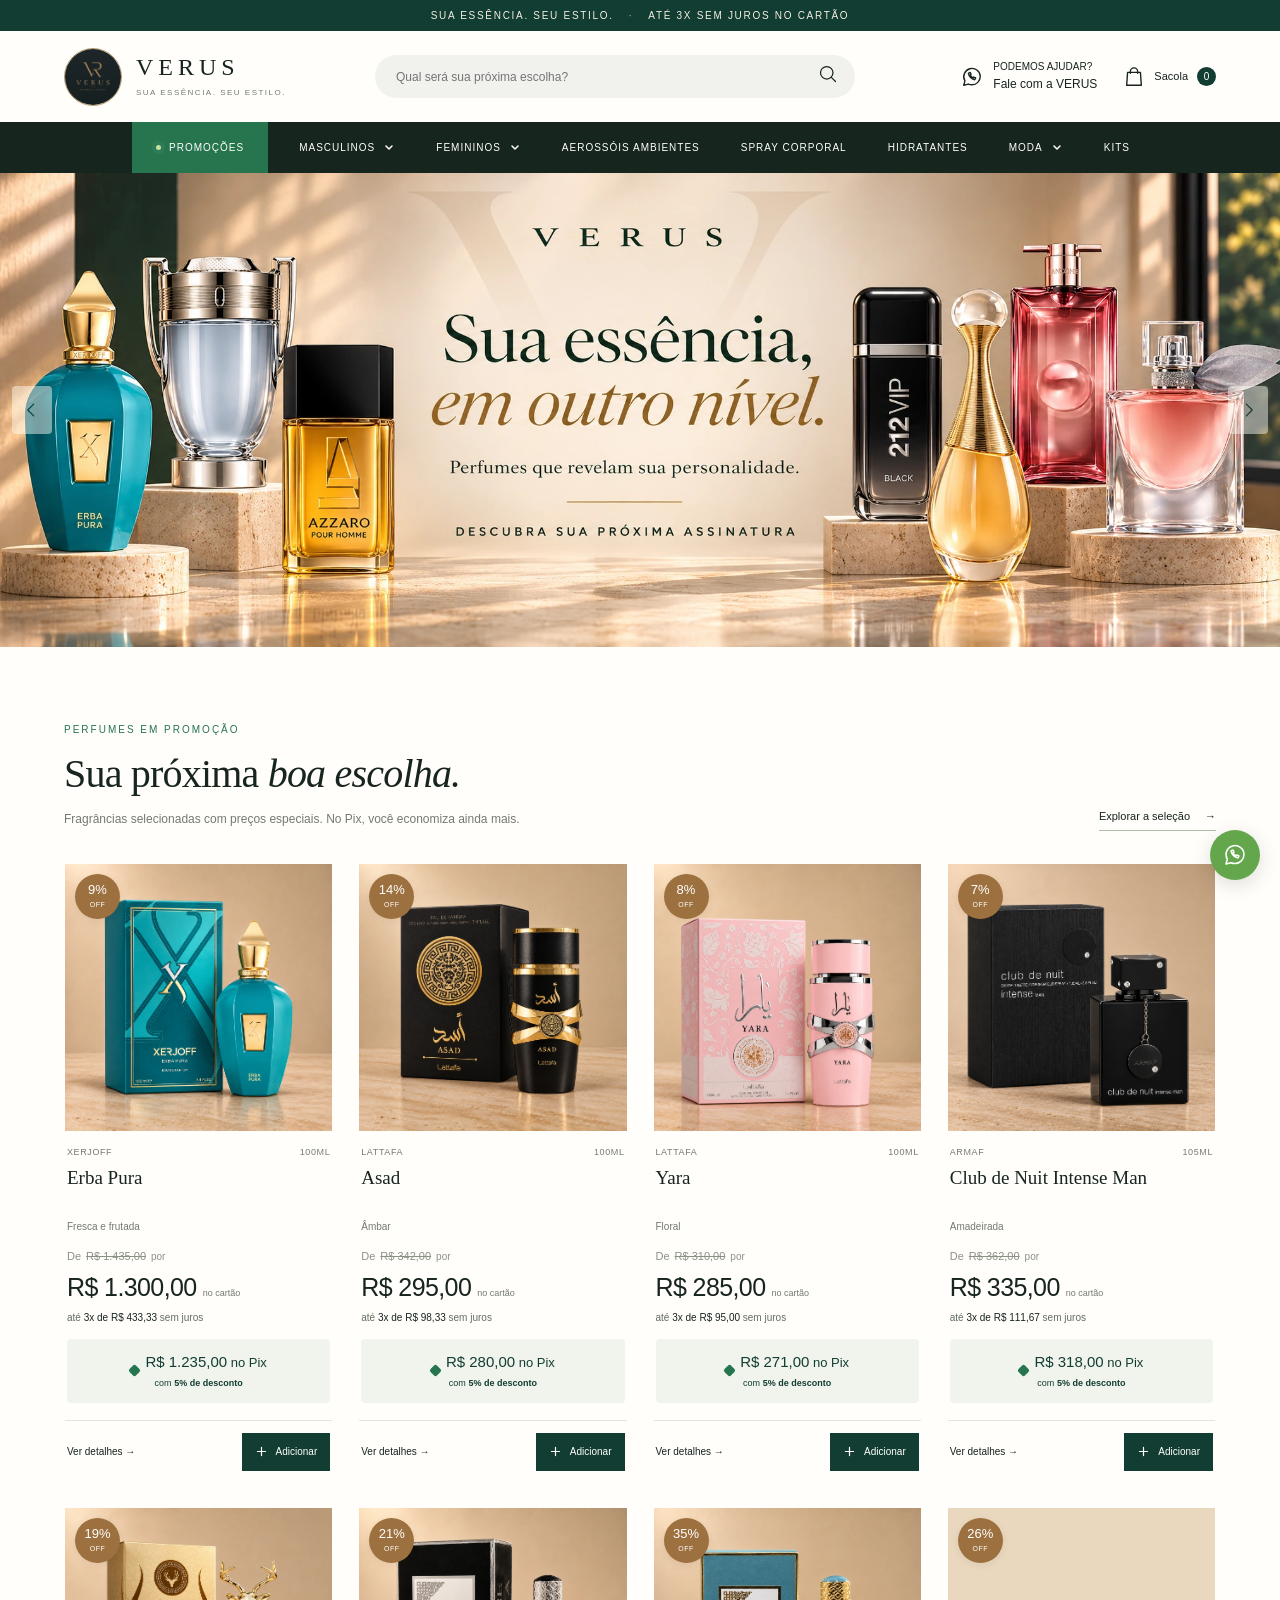
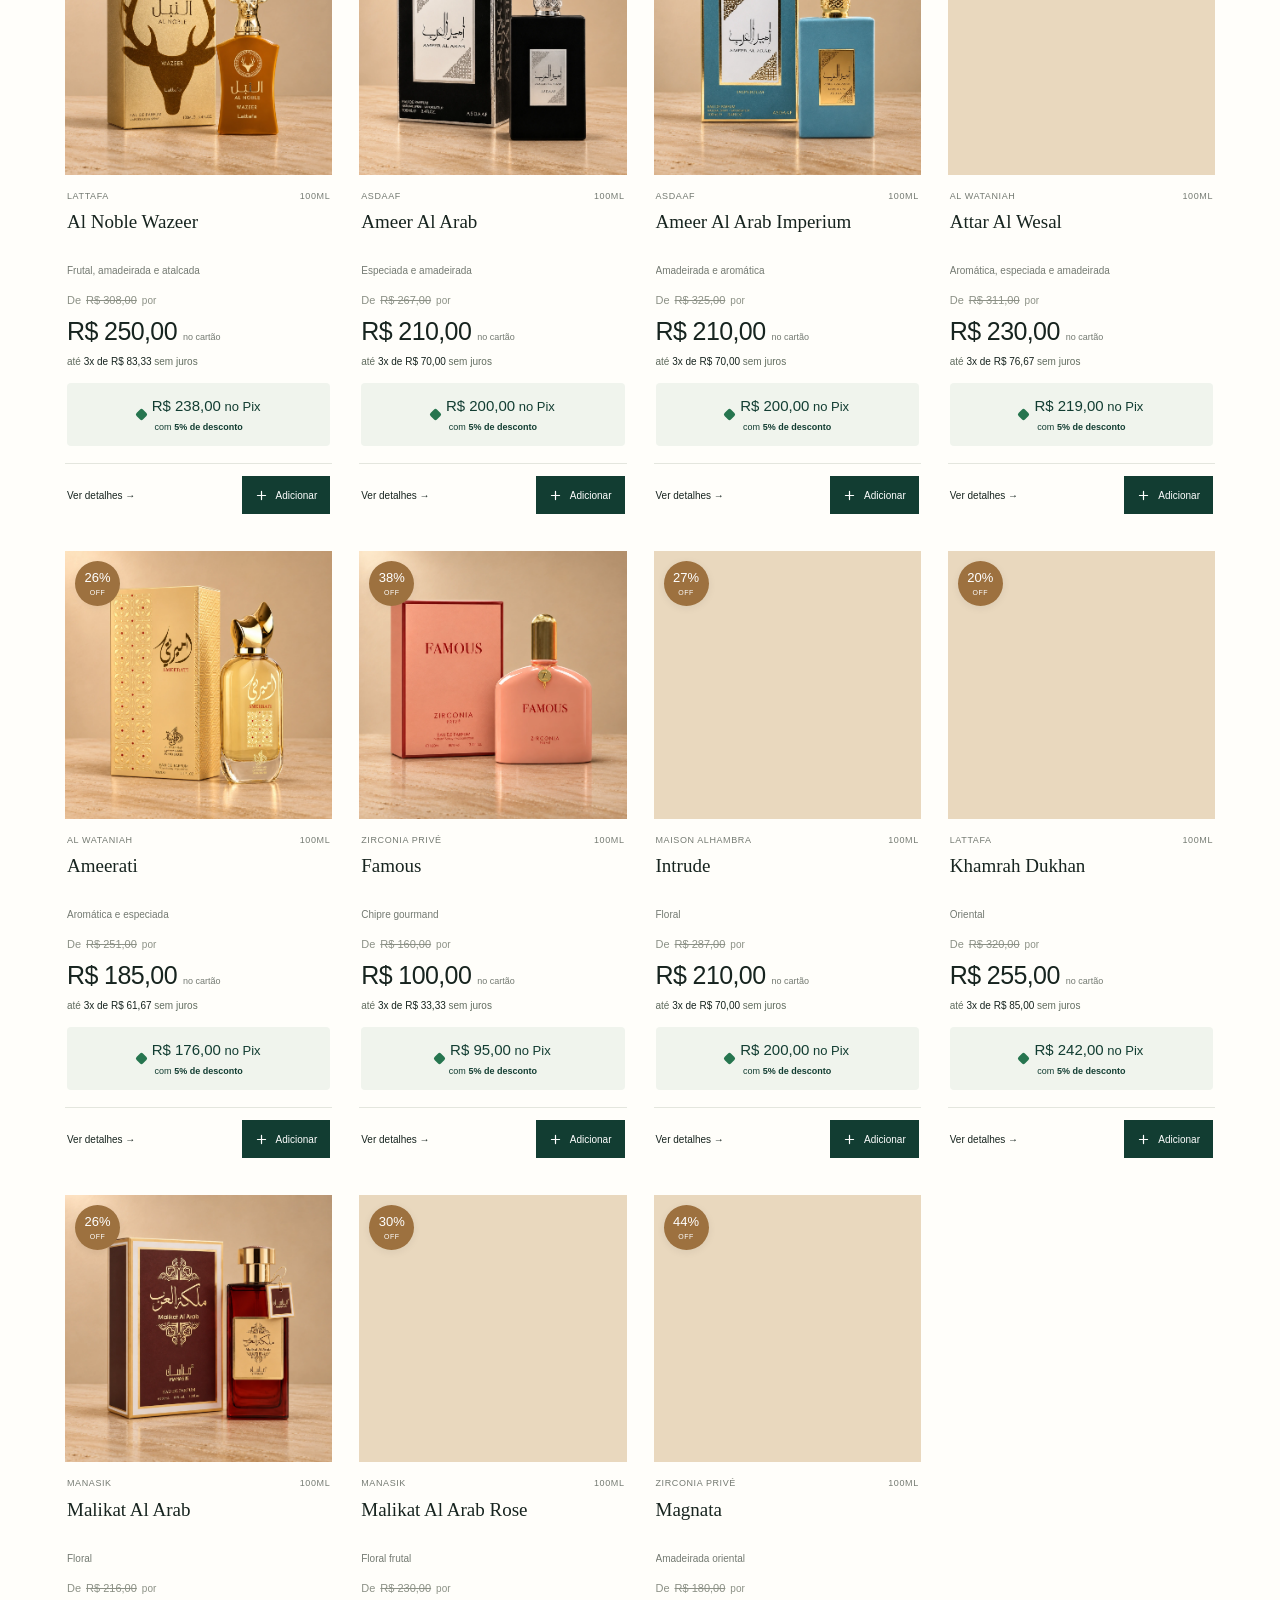
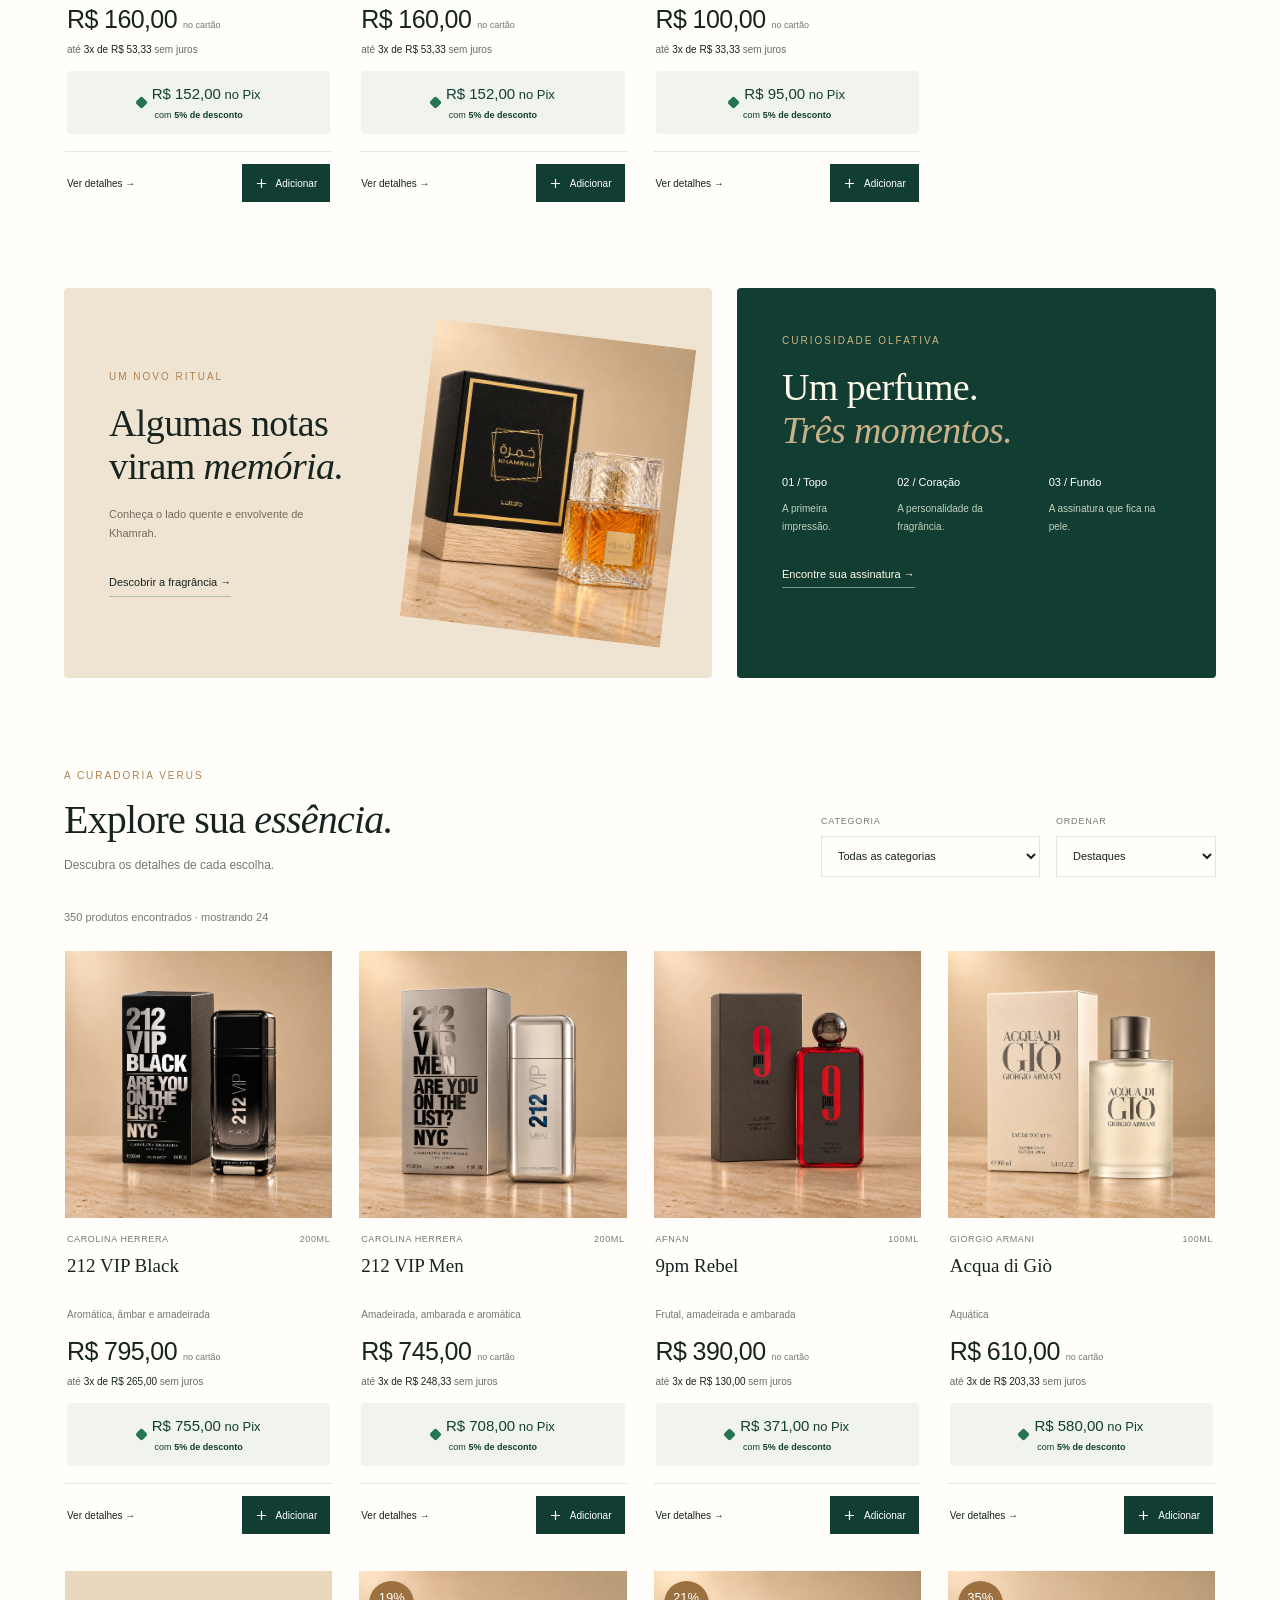
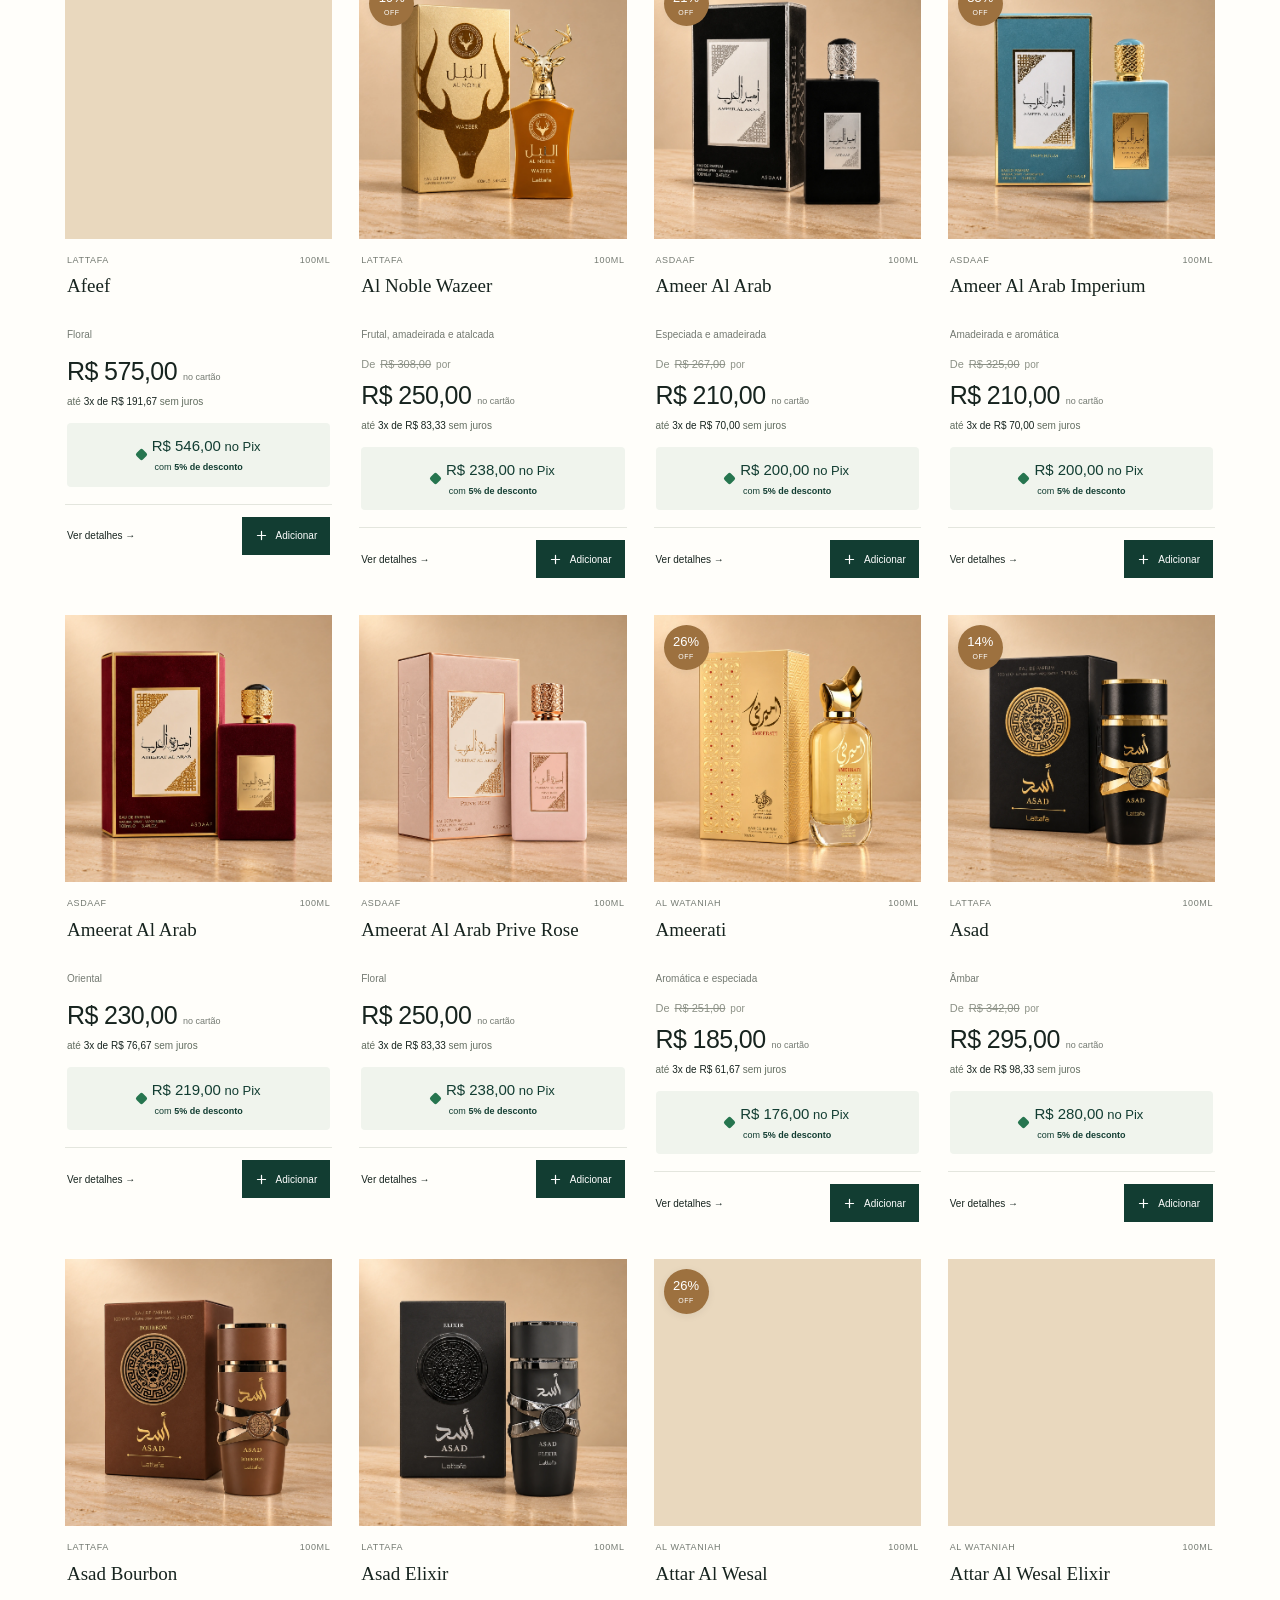
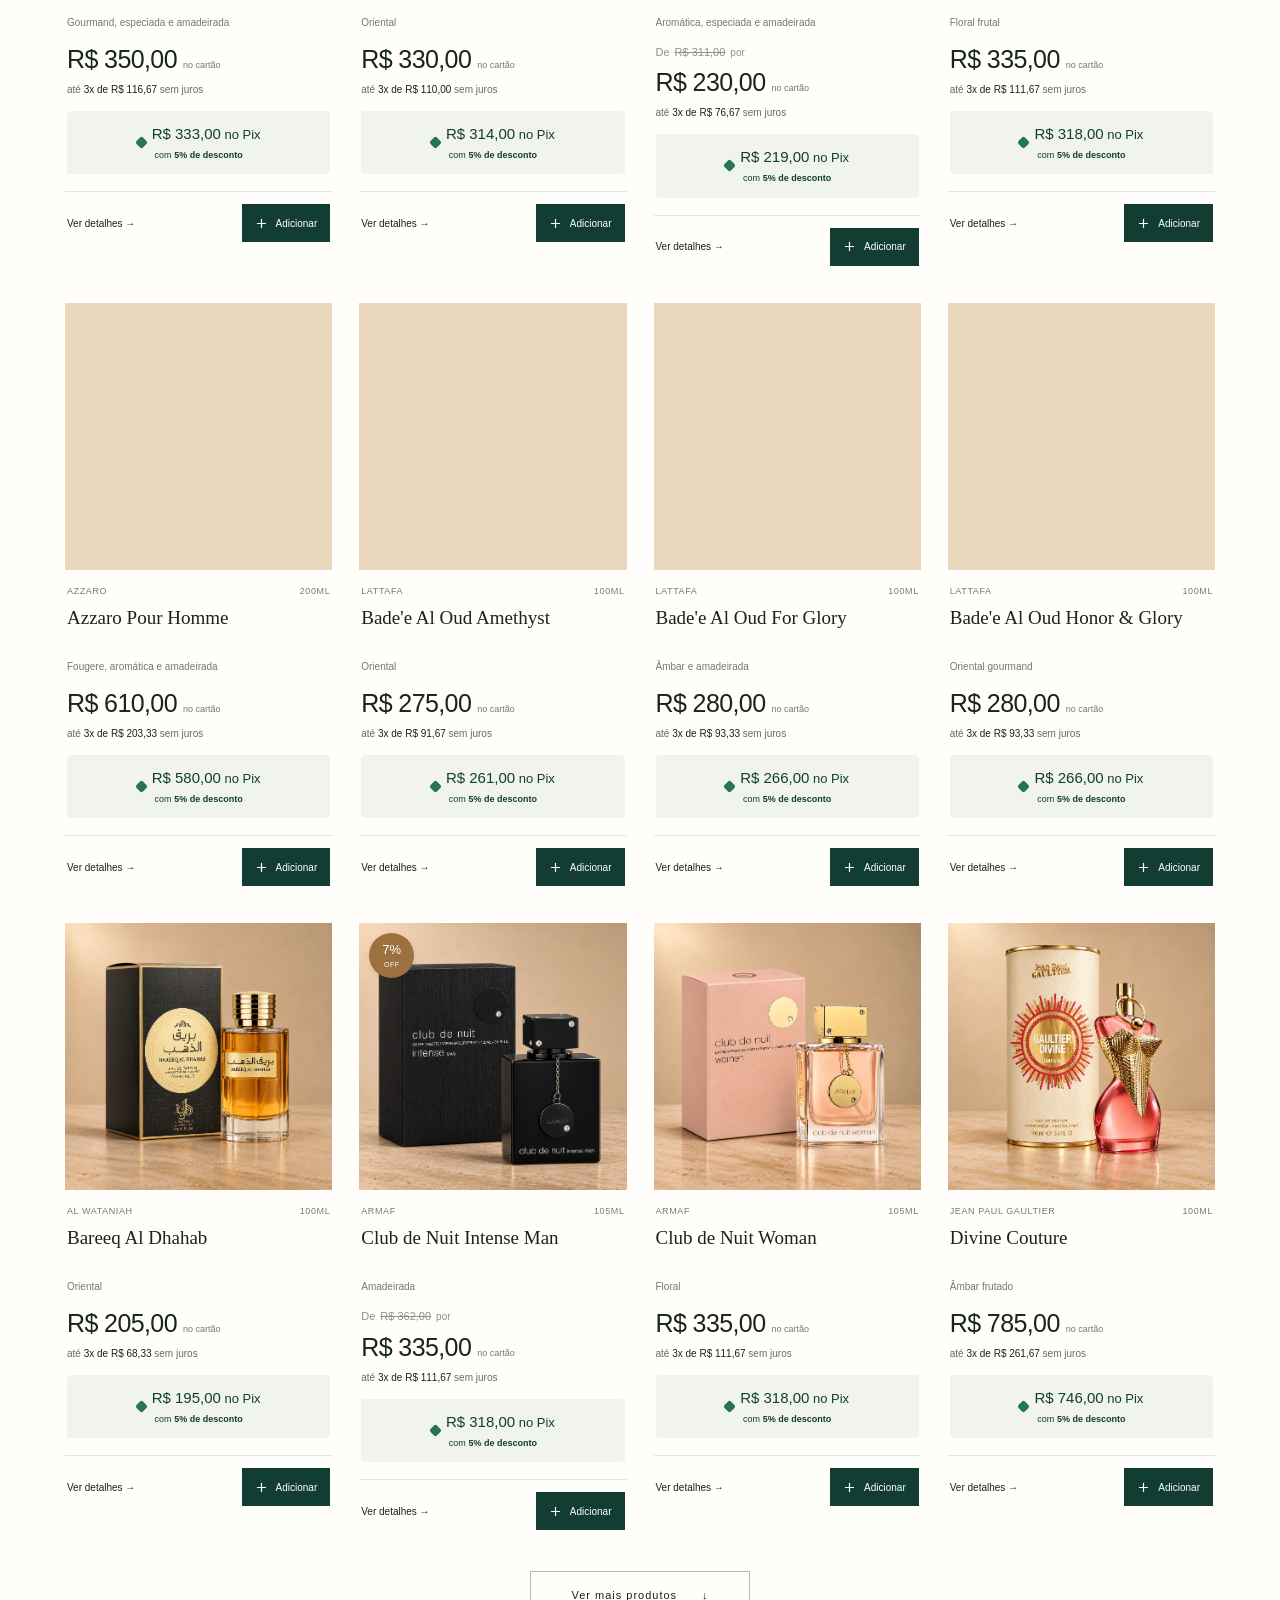
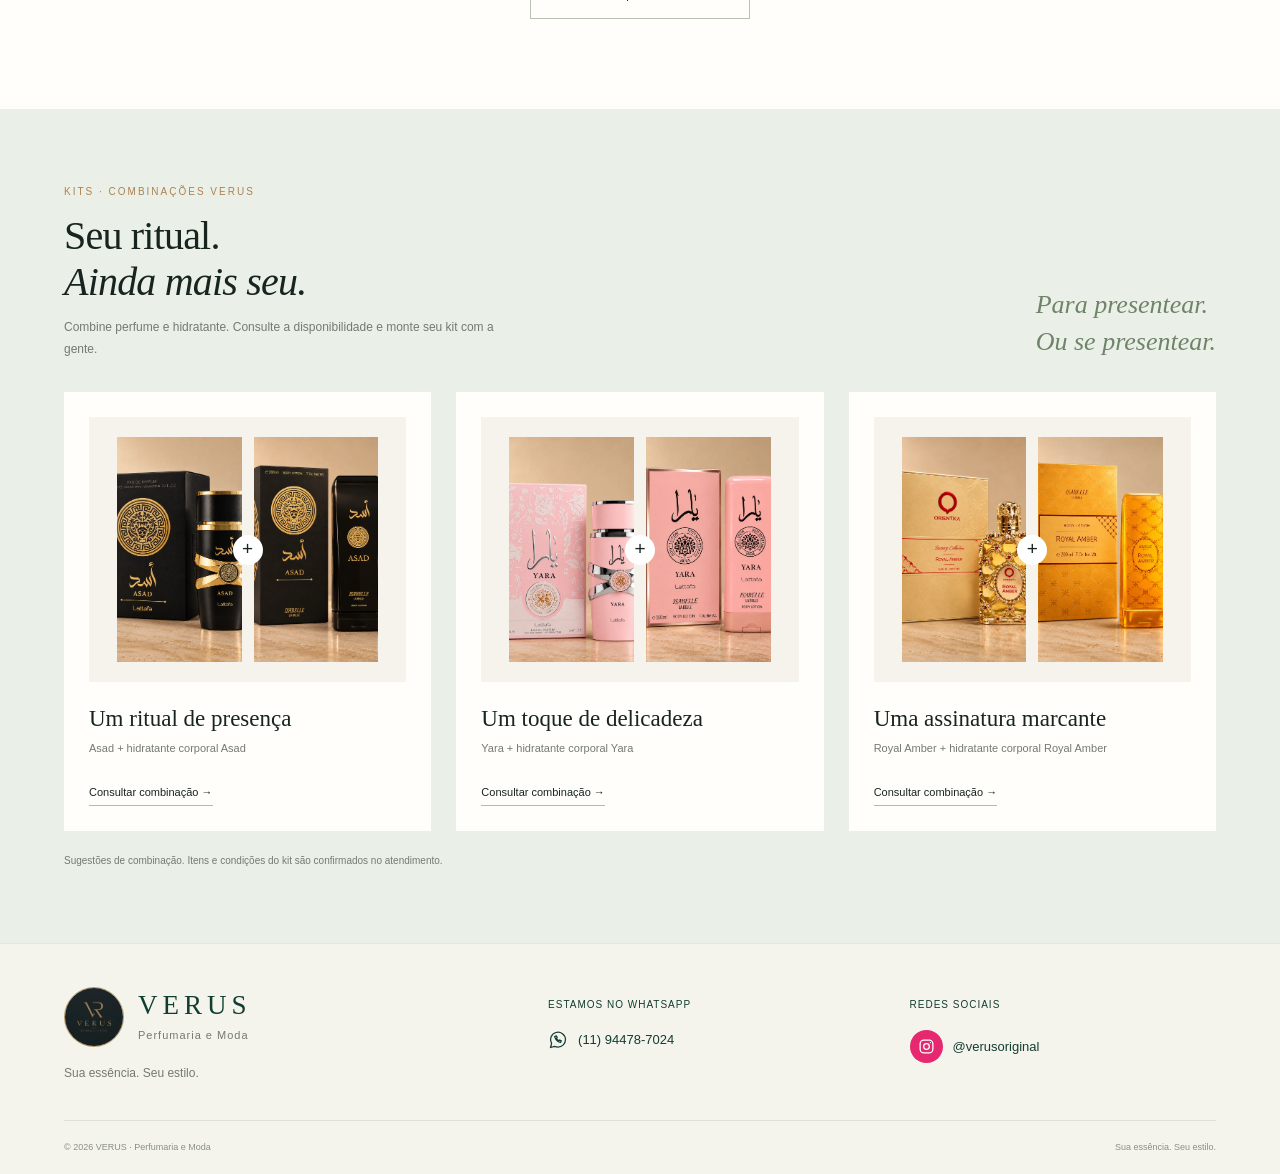
==== index.html @ 846abaea "Remove sobras douradas dos recortes das fotos de moda" ====
<!doctype html>
<html lang="pt-BR">
<head>
  <meta charset="utf-8">
  <meta name="viewport" content="width=device-width, initial-scale=1">
  <meta name="theme-color" content="#123d32">
  <meta name="description" content="Descubra a curadoria VERUS de perfumes árabes, perfumes de nicho, cuidados e moda. Sua essência. Seu estilo.">
  <title>VERUS — Sua essência. Seu estilo.</title>
  <link rel="icon" href="verus-assets/logo.webp" type="image/webp">
  <link rel="stylesheet" href="styles.css?v=galeria-frente-verso">
  <script src="products.js?v=20261105-moda-cores-tamanhos" defer></script>
  <script src="store.js?v=moda-sem-moldura" defer></script>
</head>
<body data-page="home">
  <a class="skip-link" href="#conteudo">Pular para o conteúdo</a>
  <div id="site-header"></div>
  <main id="conteudo">
    <section class="campaign" aria-roledescription="carrossel" aria-label="Inspire-se com a VERUS">
      <div id="campaign-slides"></div>
      <button class="banner-arrow banner-arrow-previous" type="button" data-action="slide-previous" aria-label="Destaque anterior"><svg viewBox="0 0 24 24" aria-hidden="true"><path d="m14 5-7 7 7 7"/></svg></button>
      <button class="banner-arrow banner-arrow-next" type="button" data-action="slide-next" aria-label="Próximo destaque"><svg viewBox="0 0 24 24" aria-hidden="true"><path d="m10 5 7 7-7 7"/></svg></button>
    </section>
    <section class="section wrap" id="promocoes" aria-labelledby="promocoes-heading">
      <div class="section-heading"><div><span class="eyebrow green">PERFUMES EM PROMOÇÃO</span><h2 id="promocoes-heading">Sua próxima <em>boa escolha.</em></h2><p>Fragrâncias selecionadas com preços especiais. No Pix, você economiza ainda mais.</p></div><a class="text-link" href="index.html?colecao=promocoes#loja">Explorar a seleção <span aria-hidden="true">→</span></a></div>
      <div class="product-grid" id="featured-grid"></div>
    </section>
    <section class="editorial wrap" aria-label="Um pouco mais sobre sua essência">
      <a class="editorial-card editorial-warm" href="produto.html?id=41"><div class="editorial-copy"><span class="eyebrow">UM NOVO RITUAL</span><h2>Algumas notas<br>viram <em>memória.</em></h2><p>Conheça o lado quente e envolvente de Khamrah.</p><span class="text-link">Descobrir a fragrância →</span></div><div class="editorial-photo" data-photo="41"></div></a>
      <article class="editorial-card editorial-green"><span class="eyebrow">CURIOSIDADE OLFATIVA</span><h2>Um perfume.<br><em>Três momentos.</em></h2><div class="scent-steps"><p><b>01 / Topo</b>A primeira impressão.</p><p><b>02 / Coração</b>A personalidade da fragrância.</p><p><b>03 / Fundo</b>A assinatura que fica na pele.</p></div><a class="text-link" href="index.html?colecao=perfumes#loja">Encontre sua assinatura →</a></article>
    </section>
    <section class="section wrap catalogue" id="loja" aria-labelledby="catalogue-heading">
      <div class="section-heading"><div><span class="eyebrow">A CURADORIA VERUS</span><h2 id="catalogue-heading">Explore sua <em>essência.</em></h2><p>Descubra os detalhes de cada escolha.</p></div><div class="catalogue-controls"><label>Categoria<select id="collection" aria-label="Filtrar categoria"></select></label><label>Ordenar<select id="sort" aria-label="Ordenar produtos"><option value="featured">Destaques</option><option value="low">Menor preço no Pix</option><option value="high">Maior preço no Pix</option><option value="az">Nome de A a Z</option></select></label></div></div>
      <aside class="collection-description" id="collection-description" aria-label="Sobre a categoria" hidden></aside>
      <div class="catalogue-summary"><p id="results-summary" aria-live="polite"></p><button class="text-link" id="clear-filters" type="button" data-action="clear-filters" hidden>Limpar filtros ×</button></div>
      <div class="product-grid" id="product-grid"></div>
      <div class="load-more"><button class="button button-outline" type="button" data-action="load-more" id="load-more">Ver mais produtos <span aria-hidden="true">↓</span></button></div>
    </section>
    <section class="kit-section" id="kits" aria-labelledby="kits-heading"><div class="wrap"><div class="section-heading"><div><span class="eyebrow">KITS · COMBINAÇÕES VERUS</span><h2 id="kits-heading">Seu ritual.<br><em>Ainda mais seu.</em></h2><p>Combine perfume e hidratante. Consulte a disponibilidade e monte seu kit com a gente.</p></div><span class="kit-caption">Para presentear.<br>Ou se presentear.</span></div><div class="kit-grid" id="kit-grid"></div><p class="kit-disclaimer">Sugestões de combinação. Itens e condições do kit são confirmados no atendimento.</p></div></section>
  </main>
  <div id="site-footer"></div>
  <div id="cart-root"></div>
  <div class="toast" id="toast" role="status" aria-live="polite"></div>
  <noscript><p class="wrap">Ative o JavaScript para explorar o catálogo e a sacola. Você também pode <a href="https://wa.me/5511944787024">falar com a VERUS pelo WhatsApp</a>.</p></noscript>
</body>
</html>
---- styles.css ----
:root{--ink:#17241f;--forest:#123d32;--green:#26754f;--mint:#e9f0e9;--gold:#ae8150;--cream:#f7f5ef;--paper:#fffefa;--muted:#747a72;--line:#e4e6de;--serif:Georgia,'Times New Roman',serif;--shadow:0 18px 45px #1836290c}
*{box-sizing:border-box}html{scroll-behavior:smooth;scroll-padding-top:150px}body{margin:0;color:var(--ink);background:var(--paper);font:14px/1.5 Arial,Helvetica,sans-serif}button,input,select{font:inherit}button,a,input,select{-webkit-tap-highlight-color:transparent}button,a{touch-action:manipulation}button{cursor:pointer}button:disabled{cursor:default}a{color:inherit;text-decoration:none}button{color:inherit}img{display:block;max-width:100%}button,input,select{border-radius:0}h1,h2,h3,p{margin:0}button:focus-visible,a:focus-visible,input:focus-visible,select:focus-visible{outline:2px solid var(--green);outline-offset:5px}button svg,a svg{pointer-events:none}svg{width:22px;height:22px;fill:none;stroke:currentColor;stroke-width:1.5;stroke-linecap:round;stroke-linejoin:round}button[hidden],[hidden]{display:none!important}.wrap{width:min(1320px,90%);margin-inline:auto}.skip-link{position:fixed;top:-100px;left:20px;z-index:30;background:white;padding:15px}.skip-link:focus{top:12px}.announcement{background:var(--forest);color:#f5efe2;min-height:30px;display:flex;align-items:center;justify-content:center;gap:15px;font-size:10px;letter-spacing:1.7px;text-align:center;padding:8px 15px}.announcement span+span::before{content:'·';margin-right:15px;color:#c9ad79}.header-shell{position:sticky;top:0;background:#fffefaed;backdrop-filter:blur(15px);z-index:12}.header-main{height:91px;display:grid;grid-template-columns:270px 1fr 320px;align-items:center;gap:35px}.brand{display:flex;gap:14px;align-items:center;width:fit-content}.brand img{height:58px;width:58px;object-fit:cover;border-radius:50%;border:1px solid #b99b69;background:#10201c}.brand-name{display:block;font:24px/1.1 var(--serif);letter-spacing:5px}.brand-tagline{display:block;font-size:8px;letter-spacing:1.5px;margin-top:6px;color:var(--muted)}.search-form{display:flex;align-items:center;border:1px solid transparent;background:#f1f2ed;border-radius:30px;max-width:480px;width:100%;height:43px;margin:auto}.search-form:focus-within{border-color:var(--green)}.search-form input{width:100%;min-width:0;background:none;border:0;padding:12px 20px;font-size:12px;outline:none}.search-form button{border:0;background:none;padding:9px 16px}.search-form svg{width:20px;height:20px}.header-actions{display:flex;align-items:center;justify-content:flex-end;gap:26px}.service-link{display:flex;gap:10px;align-items:center;font-size:10px;line-height:1.6}.service-link strong{display:block;font-size:12px;font-weight:500}.bag-button{background:transparent;border:0;display:flex;align-items:center;gap:9px;font-size:11px;white-space:nowrap}.bag-count{background:var(--forest);color:white;min-width:19px;height:19px;border-radius:50%;display:grid;place-items:center;font-size:10px}.mobile-menu-toggle{display:none}.primary-navigation{background:#17251f;color:#fffefa}.nav-inner{display:flex;align-items:stretch;justify-content:center;gap:5px;min-height:51px}.nav-link,.nav-toggle{display:flex;align-items:center;justify-content:center;gap:8px;font-size:10px;letter-spacing:1px;padding:17px 18px;white-space:nowrap;border:0;background:none;color:inherit}.nav-link:hover,.nav-toggle:hover{background:#ffffff0c}.nav-promo{background:var(--green);padding-inline:24px;margin-right:8px}.nav-promo::before{content:'';width:5px;height:5px;background:#c3e2a0;border-radius:100%;box-shadow:0 0 0 4px #ffffff0b}.nav-toggle svg{width:12px;height:12px;transition:transform .25s}.nav-toggle[aria-expanded=true] svg{transform:rotate(180deg)}.nav-group{position:relative;display:flex}.submenu{position:absolute;left:0;top:100%;background:var(--paper);color:var(--ink);width:275px;box-shadow:0 15px 35px #0002;padding:18px;border-top:3px solid var(--gold);z-index:15}.submenu a{display:flex;justify-content:space-between;align-items:center;padding:14px 10px;border-bottom:1px solid var(--line);font-size:13px}.submenu a:last-child{border:0}.submenu a:hover{background:var(--mint);color:var(--forest)}.submenu small{font:italic 12px var(--serif);color:var(--muted)}
.eyebrow{font-size:10px;letter-spacing:2px;font-weight:500;color:var(--gold);display:block}.eyebrow.green{color:var(--green)}.campaign{position:relative;overflow:hidden;background:#e8dfcd;min-height:620px}.campaign-slide{position:relative;min-height:620px;display:grid;grid-template-columns:1fr 1fr;align-items:center;padding-block:55px 82px;isolation:isolate}.campaign-slide::before{content:'';position:absolute;inset:0;z-index:-1;background:radial-gradient(ellipse at 80% 50%,#e9d7b5 0,transparent 57%),linear-gradient(105deg,#f7f2e6,#d6c29e)}.campaign-slide::after{content:'V';position:absolute;right:-50px;bottom:-220px;color:#fff4;font:800px/.9 var(--serif);z-index:-1;pointer-events:none}.campaign-slide[data-theme=rose]::before{background:radial-gradient(ellipse at 80% 40%,#fae0d6 0,transparent 60%),linear-gradient(105deg,#fbf4ef,#dbb5aa)}.campaign-slide[data-theme=green]::before{background:radial-gradient(ellipse at 80% 50%,#5c7665 0,transparent 58%),linear-gradient(105deg,#102f26,#49604c)}.campaign-slide[data-theme=green]{color:#fffdf2}.campaign-slide[data-theme=green] .eyebrow{color:#d8c393}.campaign-copy{position:relative;z-index:3;padding-left:max(5vw,calc((100vw - 1320px)/2));padding-right:35px;max-width:730px}.campaign-copy h1,.campaign-copy h2{font:clamp(45px,4.7vw,74px)/1.08 var(--serif);font-weight:400;letter-spacing:-2px;margin:22px 0}.campaign-copy h1 em,.campaign-copy h2 em{font-weight:400;color:#826441}.campaign-slide[data-theme=green] h2 em{color:#d8c393}.campaign-copy p{font-size:13px;line-height:1.9;max-width:330px;opacity:.8}.campaign-copy .button{margin-top:30px}.button{display:inline-flex;align-items:center;justify-content:center;gap:25px;min-height:48px;padding:13px 24px;background:var(--forest);color:white;border:1px solid var(--forest);font-size:11px;letter-spacing:1px;transition:background .25s,transform .25s,box-shadow .25s}.button:hover{background:#205b45;border-color:#205b45;box-shadow:0 7px 18px #10382b20;transform:translateY(-2px)}.button-outline{background:none;color:var(--ink);border-color:#b9bfb2}.button-outline:hover{background:var(--forest);color:white}.campaign-slide[data-theme=green] .button{background:#efe8d7;color:var(--forest);border-color:#efe8d7}.campaign-art{height:480px;position:relative;max-width:670px;display:flex;align-items:center;justify-content:center;padding-right:6vw}.campaign-art::before{content:'';position:absolute;bottom:8px;left:6%;right:3%;height:45px;background:#102f2726;border-radius:50%;filter:blur(20px)}.campaign-photo{position:relative;height:440px;width:310px;border-radius:150px 150px 24px 24px;overflow:hidden;box-shadow:0 20px 45px #35271126;transform:rotate(5deg);z-index:2;animation:float-main 8s ease-in-out infinite}.campaign-photo .photo-window{border-radius:inherit}.campaign-photo.secondary{position:absolute;height:340px;width:240px;left:-5px;bottom:0;z-index:1;transform:rotate(-9deg);animation:float-secondary 9s ease-in-out infinite}.campaign-label{position:absolute;right:3vw;top:90px;font-size:10px;letter-spacing:2px;writing-mode:vertical-rl;opacity:.6}.campaign-controls{position:absolute;bottom:25px;left:5%;right:5%;display:flex;align-items:center;justify-content:space-between;z-index:4;color:var(--ink)}.campaign[data-current-theme=green] .campaign-controls{color:#fffdf2}.campaign-index{font-size:10px;letter-spacing:2px}.campaign-dots{display:flex;gap:10px;position:absolute;left:50%;transform:translateX(-50%)}.campaign-dots button{width:7px;height:7px;padding:0;border-radius:20px;background:currentColor;opacity:.25;border:0;transition:width .4s,opacity .4s;position:relative}.campaign-dots button::before{content:'';position:absolute;inset:-9px}.campaign-dots button[aria-pressed=true]{width:30px;opacity:.85}.campaign-arrows{display:flex;gap:8px;align-items:center}.campaign-arrows button{display:grid;place-items:center;width:34px;height:34px;border:1px solid #a6a99a6b;border-radius:50%;background:#ffffff30;color:inherit;font-size:15px}.campaign-arrows button:hover{background:#ffffff80}.campaign-arrows button:nth-child(2){font-size:10px}.benefits{display:grid;grid-template-columns:repeat(3,1fr);padding-block:28px;border-bottom:1px solid var(--line);gap:30px}.benefits>div{display:flex;gap:15px;align-items:center;justify-content:center;border-right:1px solid var(--line)}.benefits>div:last-child{border:0}.benefit-symbol{font:italic 28px var(--serif);color:var(--gold)}.benefits p{display:flex;flex-direction:column;gap:3px;font-size:10px;color:var(--muted)}.benefits strong{font-size:12px;color:var(--ink);font-weight:500}
.section{padding-block:75px}.section-heading{display:flex;justify-content:space-between;align-items:end;gap:35px;margin-bottom:32px}.section-heading h2{font:40px/1.15 var(--serif);font-weight:400;letter-spacing:-.8px;margin-top:14px}.section-heading h2 em{font-weight:400}.section-heading p{color:var(--muted);font-size:12px;max-width:510px;margin-top:12px;line-height:1.8}.text-link{display:inline-flex;gap:15px;align-items:center;font-size:11px;border:0;border-bottom:1px solid #b3bca9;padding:5px 0;background:none;white-space:nowrap;width:fit-content;transition:color .2s,gap .2s}.text-link:hover{color:var(--green);gap:22px}.product-grid{display:grid;grid-template-columns:repeat(4,minmax(0,1fr));gap:35px 25px}.product-card{position:relative;min-width:0;transition:transform .35s cubic-bezier(.2,.8,.2,1),box-shadow .35s;background:var(--paper);border:1px solid transparent}.product-picture{position:relative;display:flex;align-items:center;justify-content:center;background:#f0eee7;height:310px;padding:14px;overflow:hidden;transition:background .3s;border-radius:4px}.product-picture::after{content:'Conhecer a fragrância ↗';position:absolute;left:12px;right:12px;bottom:12px;background:#fffefaed;color:var(--forest);font-size:10px;letter-spacing:.5px;text-align:center;padding:10px;transform:translateY(60px);opacity:0;transition:transform .3s,opacity .3s;pointer-events:none}.product-card[data-kind=Roupa] .product-picture::after{content:'Ver modelo e detalhes ↗'}.product-card[data-kind=Hidratante] .product-picture::after{content:'Conhecer o hidratante ↗'}.product-card[data-kind^=Spray] .product-picture::after{content:'Ver detalhes ↗'}.product-picture .photo-window{transition:transform .5s ease}.product-card:focus-within .product-picture::after{transform:translateY(0);opacity:1}.product-card:focus-within{box-shadow:var(--shadow)}.photo-window{display:block;position:relative;aspect-ratio:705/1005;height:100%;max-width:100%;overflow:hidden;border-radius:18px;background:#c8b082}.photo-window img{position:absolute;width:283.69%;height:140.3%;max-width:none;left:-173.76%;top:-23.88%;object-fit:fill}.photo-window.fashion-photo{aspect-ratio:1;height:auto;width:100%;border-radius:10px}.photo-window.fashion-photo img{width:277.78%;height:195.83%;left:-29.86%;top:-73.33%}.photo-pending{width:100%;height:100%;display:flex;flex-direction:column;justify-content:center;align-items:center;text-align:center;gap:12px;color:#917854;background:#efebe0;font:25px var(--serif)}.photo-pending small{font:11px Arial}.product-flags{position:absolute;left:10px;top:10px;display:flex;gap:6px;z-index:2}.product-flag{color:var(--forest);background:#fafff5ed;padding:5px 9px;font-size:8px;letter-spacing:.5px;border:1px solid #d5dfcb}.product-meta{display:flex;justify-content:space-between;gap:10px;font-size:9px;color:var(--muted);padding:15px 2px 0;text-transform:uppercase;letter-spacing:.6px}.product-card h3{font:19px/1.25 var(--serif);font-weight:400;margin:7px 2px 0;min-height:48px}.product-card h3 a:hover{color:var(--green)}.product-profile{font-size:10px;color:var(--muted);margin:5px 2px 14px;min-height:15px;overflow:hidden;white-space:nowrap;text-overflow:ellipsis}.price-block{padding:0 2px}.price-pix{font-size:21px;letter-spacing:-.6px;font-weight:500;color:var(--forest)}.price-pix small{font-size:10px;letter-spacing:0;font-weight:400;color:var(--muted);margin-left:5px}.price-card{font-size:10px;color:var(--muted);margin-top:4px}.price-card b{color:#495147;font-weight:500}.pix-saving{font-size:9px;color:var(--green);margin-top:5px}.card-actions{display:flex;gap:10px;justify-content:space-between;align-items:center;margin-top:17px;padding:12px 2px 0;border-top:1px solid var(--line)}.card-actions .text-link{font-size:10px;border:0}.add-small{background:var(--forest);color:white;border:0;display:flex;gap:8px;align-items:center;justify-content:center;padding:10px 13px;font-size:10px;transition:background .25s,transform .25s;min-height:38px}.add-small svg{width:13px;height:13px}.add-small:hover{background:var(--green)}.add-small:active{transform:scale(.96)}.editorial{display:grid;grid-template-columns:1.15fr .85fr;gap:25px;padding-block:10px 15px}.editorial-card{min-height:390px;position:relative;border-radius:4px;padding:45px;overflow:hidden}.editorial-warm{background:#efe4d2;display:grid;grid-template-columns:1fr .9fr;align-items:center;gap:5px}.editorial-copy{z-index:2}.editorial-card h2{font:38px/1.12 var(--serif);font-weight:400;letter-spacing:-.6px;margin-top:18px}.editorial-card p{font-size:11px;line-height:1.8;max-width:210px;margin-top:17px;color:#746b5d}.editorial-card .text-link{margin-top:25px}.editorial-photo{height:300px;transform:rotate(7deg);position:relative;right:-12px;transition:transform .5s}.editorial-warm:hover .editorial-photo{transform:rotate(3deg) translateY(-7px)}.editorial-green{background:var(--forest);color:#fffbea}.editorial-green .eyebrow{color:#ccb483}.editorial-green h2 em{color:#c9b28b}.editorial-green .text-link{color:#fffbea;border-color:#749183}.scent-steps{display:flex;gap:25px;margin-top:22px}.scent-steps p{font-size:10px;color:#c0d0bd;margin:0}.scent-steps b{display:block;font-size:11px;font-weight:400;color:white;margin-bottom:7px}.catalogue{padding-top:75px}.catalogue-controls{display:flex;gap:16px}.catalogue-controls label{font-size:9px;letter-spacing:.8px;text-transform:uppercase;color:var(--muted);display:flex;flex-direction:column;gap:7px}.catalogue-controls select{background:var(--paper);color:var(--ink);border:1px solid var(--line);padding:12px 30px 12px 12px;font-size:11px;max-width:230px;min-height:41px}.catalogue-summary{display:flex;justify-content:space-between;align-items:center;margin-bottom:25px;color:var(--muted);font-size:11px}.catalogue-summary .text-link{font-size:10px}.load-more{text-align:center;margin-top:40px}.load-more .button{min-width:220px}.empty-state{grid-column:1/-1;padding:70px 25px;background:var(--cream);text-align:center}.empty-state h3{font:28px var(--serif);margin-bottom:10px}.empty-state p{font-size:12px;color:var(--muted);margin-bottom:20px}
.kit-section{background:#eaf0e7;padding-block:75px;margin-top:15px}.kit-section .section-heading p{max-width:430px}.kit-caption{font:italic 26px/1.4 var(--serif);color:#6f8369}.kit-grid{display:grid;grid-template-columns:repeat(3,1fr);gap:25px}.kit-card{background:var(--paper);padding:25px}.kit-pictures{height:265px;display:flex;gap:10px;align-items:center;justify-content:center;background:#f5f3ec;padding:20px;position:relative}.kit-pictures .photo-window{max-width:45%;height:100%;flex:1}.kit-plus{background:white;border-radius:50%;min-width:30px;height:30px;display:grid;place-items:center;font-size:19px;z-index:2;margin-inline:-19px}.kit-card h3{font:23px var(--serif);font-weight:400;margin-top:24px}.kit-card p{font-size:11px;color:var(--muted);margin-top:8px}.kit-card .text-link{margin-top:22px}.kit-disclaimer{font-size:10px;color:var(--muted);margin-top:22px}.footer{background:#112c24;color:#e8e7d8;padding-block:48px 20px}.footer-main{display:grid;grid-template-columns:1.5fr 1fr 1fr;gap:60px;padding-bottom:35px}.footer .brand-name{font-size:26px;color:#d2bb90}.footer .brand-tagline{color:#b7c0b0}.footer p{font-size:11px;line-height:1.9;color:#b6c0b0;max-width:280px;margin-top:18px}.footer h3{font-size:11px;letter-spacing:1px;font-weight:400;color:#e4d2ae;margin-bottom:15px}.footer-links{display:flex;gap:10px;flex-direction:column;font-size:11px;color:#b6c0b0}.footer-links a:hover{color:#e4d2ae}.footer-bottom{border-top:1px solid #ffffff15;display:flex;justify-content:space-between;gap:20px;padding-top:20px;font-size:9px;color:#a1b09b}.whatsapp-float{position:fixed;right:22px;bottom:22px;height:47px;width:47px;display:grid;place-items:center;background:var(--green);color:white;border-radius:50%;box-shadow:0 5px 20px #0002;z-index:8;transition:transform .25s}.whatsapp-float:hover{transform:translateY(-5px)}.whatsapp-float svg{width:24px;height:24px}
.product-page{min-height:50vh}.breadcrumbs{display:flex;flex-wrap:wrap;gap:9px;font-size:10px;color:var(--muted);padding-top:28px}.breadcrumbs a:hover{color:var(--forest)}.product-layout{display:grid;grid-template-columns:1fr 1fr;gap:85px;align-items:start;margin-block:30px 65px}.product-gallery{background:#f2efe5;min-height:590px;display:flex;align-items:center;justify-content:center;padding:30px;border-radius:4px;position:relative}.product-gallery>.photo-window{height:530px;max-width:100%;width:auto}.product-gallery>.fashion-photo{height:auto;width:100%;max-width:530px}.gallery-caption{position:absolute;bottom:12px;left:0;right:0;text-align:center;font-size:9px;letter-spacing:1.3px;color:#87816f}.product-info{padding-top:20px}.product-info h1{font:48px/1.1 var(--serif);font-weight:400;letter-spacing:-1px;margin-top:14px;overflow-wrap:anywhere}.product-chips{display:flex;gap:7px;flex-wrap:wrap;margin-top:20px}.chip{border:1px solid var(--line);padding:6px 11px;font-size:10px;color:#606e5e}.product-intro{font-size:13px;line-height:1.9;color:var(--muted);margin-top:23px;max-width:455px}.size-options{margin-top:23px;display:flex;align-items:center;gap:10px}.size-options span{font-size:11px;color:var(--muted);margin-right:5px}.size-options a{border:1px solid var(--line);padding:8px 15px;font-size:11px}.size-options a[aria-current=page]{border-color:var(--forest);background:var(--mint);color:var(--forest)}.product-buy-box{border-top:1px solid var(--line);margin-top:26px;padding-top:25px}.product-buy-box .price-block{padding:0}.product-buy-box .price-pix{font-size:34px;letter-spacing:-1px}.product-buy-box .price-pix small{font-size:12px}.product-buy-box .price-card{font-size:12px;margin-top:9px}.product-buy-box .pix-saving{font-size:11px;margin-top:10px}.product-purchase-actions{display:flex;gap:12px;margin-top:25px}.quantity{display:flex;align-items:center;justify-content:center;border:1px solid #c9cfc2;min-height:49px;min-width:105px}.quantity button{width:33px;background:none;border:0;font-size:19px;min-height:45px}.quantity output{min-width:24px;text-align:center;font-size:12px}.product-purchase-actions .button{flex:1;letter-spacing:.6px}.purchase-note{color:var(--muted);font-size:10px;line-height:1.8;margin-top:14px}.product-help{display:flex;align-items:center;gap:10px;margin-top:22px;font-size:11px;color:var(--forest)}.product-help svg{height:19px;width:19px}.fragrance-story{padding-block:55px 0;border-top:1px solid var(--line)}.fragrance-story .section-heading{margin-bottom:30px}.notes-grid{display:grid;grid-template-columns:repeat(3,1fr);gap:22px}.note-card{padding:30px;background:#f6f5ee;position:relative;min-height:185px;overflow:hidden}.note-number{font:italic 46px var(--serif);color:#c8d0bd;position:absolute;right:18px;top:12px}.note-card h3{font:23px var(--serif);font-weight:400;margin-block:20px 13px}.note-card p{font-size:12px;color:#68725e;line-height:1.8;max-width:300px}.occasion{display:grid;grid-template-columns:.8fr 1.2fr;gap:50px;align-items:center;margin-top:25px;padding:45px;background:var(--forest);color:var(--paper)}.occasion .eyebrow{color:#ccb484}.occasion h2{font:34px var(--serif);font-weight:400;margin-top:13px}.occasion p{font-size:13px;line-height:1.9;color:#d5dfcf}.product-description{max-width:900px;padding:35px;background:var(--cream);font-size:14px;line-height:2;color:#64715e}.product-description h3{font:25px var(--serif);color:var(--ink);margin-bottom:15px}.size-tags{display:flex;flex-wrap:wrap;gap:10px;margin-top:20px}.size-tags span{border:1px solid #cbd3c1;padding:8px 13px;color:var(--forest);font-size:12px;background:white}.variants-copy{font-size:12px;line-height:2;margin-top:20px}.related-section{padding-block:70px}.error-page{text-align:center;padding:100px 20px}.error-page h1{font:40px var(--serif)}.error-page p{margin:20px 0;color:var(--muted)}
.cart-panel{position:fixed;inset:0 0 0 auto;margin:0;width:min(440px,100%);height:100dvh;max-height:100dvh;max-width:100%;border:0;background:var(--paper);padding:26px;box-shadow:-20px 0 60px #0001}.cart-panel::backdrop{background:#0b201b80;backdrop-filter:blur(3px)}.cart-heading{display:flex;align-items:center;justify-content:space-between;border-bottom:1px solid var(--line);padding-bottom:20px}.cart-heading h2{font:26px var(--serif);font-weight:400}.icon-button{border:0;background:none;display:grid;place-items:center;padding:5px;min-width:35px;min-height:35px}.cart-line{padding-block:18px;border-bottom:1px solid var(--line);display:grid;grid-template-columns:70px 1fr;gap:16px}.cart-photo{height:98px;display:flex;align-items:center;justify-content:center;background:var(--cream)}.cart-photo .photo-window{max-width:100%}.cart-photo .fashion-photo{height:70px;width:70px}.cart-photo .photo-pending{font-size:10px;gap:3px}.cart-photo .photo-pending small{font-size:8px}.cart-line h3{font:17px var(--serif);font-weight:400;margin-bottom:5px}.cart-line p{font-size:10px;color:var(--muted);margin-top:5px}.cart-line .quantity{min-height:30px;width:95px;min-width:95px;margin-top:12px}.cart-line .quantity button{min-height:28px;font-size:15px}.cart-line .quantity output{font-size:11px}.cart-line-actions{display:flex;justify-content:space-between;align-items:center;gap:10px}.remove-item{background:none;border:0;font-size:10px;color:var(--muted);text-decoration:underline}.cart-total{display:flex;justify-content:space-between;align-items:center;margin-block:25px 15px;font-size:13px}.cart-total b{font-size:22px;font-weight:500}.cart-panel .button{width:100%}.cart-notice{font-size:10px;color:var(--muted);line-height:1.8;margin-top:14px}.cart-empty{text-align:center;padding:60px 0}.cart-empty p{color:var(--muted);font-size:12px;margin-top:12px}.toast{position:fixed;bottom:25px;left:50%;transform:translate(-50%,15px);opacity:0;background:var(--forest);color:white;padding:13px 23px;z-index:25;font-size:12px;pointer-events:none;transition:opacity .25s,transform .25s}.toast.visible{opacity:1;transform:translate(-50%,0)}body:has(dialog[open]){overflow:hidden}.reveal-ready{opacity:0;transform:translateY(18px);transition:opacity .8s,transform .8s}.reveal-ready.is-visible{opacity:1;transform:translateY(0)}
@keyframes float-main{0%,100%{transform:rotate(5deg) translateY(0)}50%{transform:rotate(3deg) translateY(-10px)}}@keyframes float-secondary{0%,100%{transform:rotate(-9deg) translateY(0)}50%{transform:rotate(-7deg) translateY(-12px)}}
@media(hover:hover){.product-card:hover{transform:translateY(-7px);box-shadow:var(--shadow)}.product-card:hover .product-picture{background:#e9ebdf}.product-card:hover .product-picture .photo-window{transform:rotate(-1.5deg) translateY(-3px)}.product-card:hover .product-picture::after{transform:translateY(0);opacity:1}.product-card[data-kind=Roupa]:hover .fashion-photo img{left:-147.92%}}
@media(min-width:1500px){.campaign-copy{padding-left:max(5vw,calc((100vw - 1320px)/2))}.campaign-art{max-width:740px}.campaign-photo{height:470px;width:330px}.campaign-photo.secondary{height:370px;width:260px}}
@media(max-width:1150px){.header-main{grid-template-columns:230px 1fr 230px;gap:20px}.header-actions{gap:14px}.service-link{font-size:9px}.service-link strong{font-size:10px}.nav-link,.nav-toggle{padding-inline:12px;font-size:9px}.nav-promo{padding-inline:17px}.campaign-photo{height:400px;width:280px}.campaign-photo.secondary{height:300px;width:210px;left:-5px}.campaign-art{height:440px}.campaign-slide,.campaign{min-height:570px}.product-picture{height:275px}.product-grid{gap:30px 18px}.editorial-card{padding:30px}.editorial-card h2{font-size:33px}.editorial-photo{height:270px;right:0}.product-layout{gap:45px}.product-gallery{min-height:520px}.product-gallery>.photo-window{height:460px}.product-gallery>.fashion-photo{height:auto}.product-info h1{font-size:40px}.kit-pictures{height:225px;padding:12px}.kit-card{padding:18px}}
@media(max-width:1000px){html{scroll-padding-top:155px}.header-main{grid-template-columns:1fr auto;height:auto;min-height:125px;padding-block:15px;gap:13px}.brand img{width:47px;height:47px}.brand-name{font-size:21px}.brand-tagline{font-size:7px}.header-actions .service-link{display:none}.header-actions{gap:17px}.mobile-menu-toggle{display:grid;place-items:center;background:none;border:0;padding:5px}.mobile-menu-toggle svg{width:24px;height:24px}.search-form{grid-row:2;grid-column:1/-1;max-width:none;height:38px}.search-form input{font-size:12px}.primary-navigation{display:none;max-height:calc(100dvh - 125px);overflow:auto}.primary-navigation[data-open=true]{display:block}.nav-inner{display:flex;flex-direction:column;padding-block:8px 15px;width:90%;gap:0}.nav-group{display:block}.nav-link,.nav-toggle{font-size:11px;min-height:46px;padding:13px 15px;width:100%;justify-content:space-between;border-bottom:1px solid #ffffff12}.nav-promo{margin-right:0;justify-content:flex-start;gap:12px;margin-bottom:4px}.submenu{position:static;width:100%;box-shadow:none;background:#e9ede3;border-top:0;padding:8px 15px}.submenu a{padding:13px 15px}.campaign-slide,.campaign{min-height:540px}.campaign-copy{padding-left:5vw;padding-right:15px}.campaign-copy h1,.campaign-copy h2{font-size:49px;letter-spacing:-1px}.campaign-copy p{max-width:270px;font-size:12px}.campaign-art{height:390px;padding-right:0}.campaign-photo{height:340px;width:239px}.campaign-photo.secondary{height:260px;width:182px;left:-15px}.campaign-label{display:none}.campaign-copy .button{font-size:10px;padding:12px 16px;gap:15px}.benefits{gap:15px;padding-block:22px}.benefits>div{gap:10px;justify-content:flex-start}.benefit-symbol{font-size:23px}.benefits strong{font-size:10px}.benefits p{font-size:9px}.section{padding-block:55px}.section-heading h2{font-size:34px}.product-grid{grid-template-columns:repeat(3,minmax(0,1fr));gap:30px 17px}.product-picture{height:265px;padding:10px}.product-card h3{font-size:17px}.product-meta{font-size:8px}.product-profile{font-size:9px}.price-pix{font-size:19px}.card-actions{gap:5px}.add-small{padding:10px;font-size:9px}.editorial{gap:18px;grid-template-columns:1fr 1fr}.editorial-warm{grid-template-columns:1fr}.editorial-photo{position:absolute;right:-25px;bottom:-35px;height:230px;opacity:.35}.editorial-copy{align-self:start}.editorial-card h2{font-size:34px}.editorial-card{min-height:360px;padding:25px}.scent-steps{flex-direction:column;gap:10px}.scent-steps p{font-size:10px;margin:0}.scent-steps b{margin-bottom:2px}.catalogue-controls{gap:9px}.catalogue-controls select{max-width:185px;font-size:10px;padding:10px}.section-heading{gap:25px}.kit-grid{gap:15px}.kit-card{padding:12px}.kit-pictures{height:180px;padding:8px;gap:0}.kit-card h3{font-size:21px}.kit-card p{font-size:10px}.kit-card .text-link{font-size:10px}.kit-section{padding-block:55px}.footer-main{gap:35px}.footer p{font-size:10px}.product-layout{gap:28px;margin-top:25px}.product-gallery{min-height:440px;padding:20px}.product-gallery>.photo-window{height:390px}.product-gallery>.fashion-photo{height:auto}.product-info{padding-top:0}.product-info h1{font-size:36px}.product-buy-box .price-pix{font-size:30px}.product-purchase-actions{flex-wrap:wrap}.product-purchase-actions .button{padding:13px 12px;font-size:10px}.quantity{min-width:95px}.product-intro{font-size:12px}.note-card{padding:22px}.note-card h3{font-size:21px}.occasion{padding:32px;gap:30px}.occasion h2{font-size:29px}.occasion p{font-size:12px}.announcement{font-size:8px;letter-spacing:1px}}
@media(max-width:600px){.wrap{width:90%}.announcement{padding:7px 10px;min-height:27px;gap:9px;font-size:8px;letter-spacing:.7px}.announcement span+span::before{margin-right:9px}.header-main{padding-block:12px;min-height:116px}.brand img{height:44px;width:44px}.brand{gap:10px}.brand-name{font-size:21px}.bag-button{gap:6px}.bag-label{display:none}.header-actions{gap:13px}.campaign{min-height:700px}.campaign-slide{min-height:700px;grid-template-columns:1fr;padding-top:30px;padding-bottom:66px;align-content:start}.campaign-slide::after{font-size:580px;bottom:-130px;right:-80px}.campaign-copy{padding-inline:6%;max-width:100%;text-align:center}.campaign-copy .eyebrow{font-size:8px;letter-spacing:1.6px}.campaign-copy h1,.campaign-copy h2{font-size:43px;letter-spacing:-1px;margin-block:14px}.campaign-copy p{max-width:290px;margin:auto;font-size:11px;line-height:1.8}.campaign-copy .button{margin-top:18px;min-height:41px;font-size:9px;gap:18px}.campaign-art{height:310px;max-width:380px;width:100%;margin:auto;padding:0 0 0 25px}.campaign-photo{height:278px;width:195px;transform:rotate(5deg);margin-left:50px}.campaign-photo.secondary{height:225px;width:160px;left:28px;bottom:5px}.campaign-controls{bottom:16px}.campaign-arrows button{width:30px;height:30px}.campaign-index{font-size:8px}.campaign-dots{gap:9px}.benefits{grid-template-columns:1fr;gap:12px;padding-block:20px}.benefits>div{justify-content:flex-start;border:0;gap:14px}.benefit-symbol{font-size:22px;min-width:27px}.benefits strong{font-size:11px}.benefits p{font-size:10px;gap:1px}.section{padding-block:45px}.section-heading{flex-wrap:wrap;gap:18px;margin-bottom:26px;align-items:flex-start}.eyebrow{font-size:8px;letter-spacing:1.5px}.section-heading h2{font-size:32px;margin-top:10px;letter-spacing:-.7px}.section-heading p{font-size:11px;margin-top:10px;max-width:320px}.section-heading>.text-link{font-size:10px}.product-grid{grid-template-columns:repeat(2,minmax(0,1fr));gap:28px 12px}.product-picture{height:224px;padding:9px 6px;border-radius:3px}.photo-window{border-radius:12px}.product-picture::after{display:none}.product-flags{top:7px;left:5px}.product-flag{padding:4px 6px;font-size:7px;letter-spacing:0}.product-meta{font-size:7px;letter-spacing:.3px;padding-top:12px;gap:5px}.product-meta span:last-child{white-space:nowrap}.product-card h3{font-size:17px;min-height:43px;margin-top:6px}.product-profile{font-size:8px;margin-block:5px 10px}.price-pix{font-size:19px}.price-pix small{font-size:8px;margin-left:3px}.price-card{font-size:8px;line-height:1.8}.pix-saving{font-size:8px;line-height:1.7}.card-actions{margin-top:12px;padding-top:10px;gap:6px}.card-actions .text-link{font-size:9px}.add-small{padding:9px 8px;font-size:8px;gap:4px;min-height:34px}.add-small svg{width:11px;height:11px}.editorial{grid-template-columns:1fr;padding-block:10px;gap:15px}.editorial-card{min-height:310px;padding:30px}.editorial-warm{grid-template-columns:1.1fr .9fr;gap:0}.editorial-card h2{font-size:34px}.editorial-card p{font-size:10px}.editorial-photo{position:relative;right:-5px;bottom:auto;opacity:1;height:235px}.editorial-card .text-link{font-size:10px;margin-top:18px}.scent-steps{flex-direction:row;gap:15px;margin-top:25px}.editorial-green h2{font-size:38px}.scent-steps p{font-size:9px}.scent-steps b{font-size:10px;margin-bottom:5px}.catalogue-controls{width:100%;display:grid;grid-template-columns:1fr 1fr;gap:10px}.catalogue-controls label{min-width:0;font-size:8px}.catalogue-controls select{max-width:none;width:100%;padding:11px 8px;font-size:10px}.catalogue-summary{font-size:10px;gap:15px;align-items:flex-start}.catalogue-summary .text-link{font-size:9px}.load-more{margin-top:30px}.load-more .button{font-size:10px;min-height:44px;min-width:200px}.kit-section{padding-block:45px;margin-top:0}.kit-section .section-heading{flex-wrap:nowrap;gap:15px}.kit-caption{font-size:19px;min-width:90px;padding-top:20px}.kit-grid{grid-template-columns:1fr;gap:17px}.kit-card{padding:22px}.kit-pictures{height:270px;padding:15px;gap:10px}.kit-card h3{font-size:25px;margin-top:20px}.kit-card p{font-size:11px}.kit-card .text-link{font-size:11px;margin-top:17px}.kit-disclaimer{font-size:9px;line-height:1.8}.footer{padding-top:35px}.footer-main{grid-template-columns:1fr 1fr;gap:30px;padding-bottom:28px}.footer-main>div:first-child{grid-column:1/-1}.footer p{font-size:11px;margin-top:14px}.footer-links{font-size:10px}.footer h3{font-size:10px}.footer-bottom{font-size:8px;flex-direction:column;gap:10px}.whatsapp-float{right:15px;bottom:15px;height:43px;width:43px}.breadcrumbs{font-size:9px;padding-top:22px;gap:7px}.product-layout{grid-template-columns:1fr;gap:27px;margin-block:20px 40px}.product-gallery{min-height:440px;padding:20px}.product-gallery>.photo-window{height:400px}.product-gallery>.fashion-photo{height:auto;max-width:100%;width:100%}.product-info h1{font-size:39px;letter-spacing:-.7px}.product-chips{margin-top:17px}.product-intro{font-size:12px;margin-top:18px;max-width:none}.product-buy-box{margin-top:22px;padding-top:22px}.product-buy-box .price-pix{font-size:32px}.product-purchase-actions{flex-wrap:nowrap}.product-purchase-actions .button{font-size:10px;min-height:49px}.quantity{min-width:102px}.product-help{font-size:11px}.purchase-note{font-size:9px}.fragrance-story{padding-top:35px}.notes-grid{grid-template-columns:1fr;gap:13px}.note-card{padding:25px;min-height:140px}.note-card h3{font-size:23px;margin-top:10px}.note-card p{max-width:none;font-size:12px}.note-number{font-size:45px}.occasion{grid-template-columns:1fr;padding:28px;gap:20px;margin-top:18px}.occasion h2{font-size:30px}.occasion p{font-size:12px}.related-section{padding-block:45px}.product-description{padding:25px;font-size:12px}.variants-copy{font-size:11px}.cart-panel{padding:22px}.cart-heading h2{font-size:25px}.cart-line h3{font-size:17px}.toast{width:90%;text-align:center;bottom:20px;font-size:11px}.empty-state{padding:45px 20px}.empty-state h3{font-size:25px}}
@media(max-width:360px){.brand-tagline{display:none}.brand-name{font-size:19px;letter-spacing:3px}.header-actions{gap:9px}.campaign-copy h1,.campaign-copy h2{font-size:38px}.product-picture{height:195px}.price-pix{font-size:17px}.card-actions .text-link{font-size:8px}.add-small{padding:9px 6px}.kit-caption{font-size:16px;min-width:75px}.editorial-card{padding:24px}.editorial-card h2{font-size:29px}.product-buy-box .price-pix{font-size:29px}.product-purchase-actions .button{font-size:9px;padding-inline:8px}}
@media(prefers-reduced-motion:reduce){html{scroll-behavior:auto}*,*::before,*::after{animation:none!important;transition:none!important}.reveal-ready{opacity:1;transform:none}}
#site-header{position:sticky;top:-31px;z-index:12}.header-shell{position:static}.photo-window-link{display:block;height:100%;max-width:45%;flex:1}.kit-pictures .photo-window-link>.photo-window{width:100%;max-width:100%;height:100%}.product-purchase-actions .button svg{width:17px;height:17px;flex-shrink:0}.button:disabled{opacity:.45;pointer-events:none}.cart-panel[open]{animation:cart-enter .25s ease-out}@keyframes cart-enter{from{transform:translateX(100%)}to{transform:translateX(0)}}
.kit-grid{grid-template-columns:repeat(3,minmax(0,1fr))}.kit-card,.photo-window-link{min-width:0}@media(max-width:600px){.kit-grid{grid-template-columns:minmax(0,1fr)}}
/* Product photos follow the original photograph's silhouette, with no gold corners. */
.photo-window{border-radius:25% / 17.5%;background:transparent}
.photo-window:not(.fashion-photo) img{width:287.356%;height:141.141%;left:-176.724%;top:-24.424%}
.photo-window.fashion-photo{border-radius:10px}
.product-picture{background:#faf9f5;padding:12px}
.product-gallery{background:#faf9f5}
.product-card:hover .product-picture{background:#f6f7ef}
.price-main{font-size:25px;font-weight:500;letter-spacing:-.6px;color:var(--ink);display:flex;align-items:baseline;flex-wrap:wrap;gap:6px;line-height:1.2}
.price-main small{font-size:9px;letter-spacing:0;color:var(--muted);font-weight:400;white-space:nowrap}
.price-installment{font-size:10px;color:#626d60;margin-top:8px;line-height:1.6}
.price-installment b{font-weight:500;color:var(--ink)}
.pix-offer{background:#f0f4ed;color:var(--forest);padding:12px 8px;margin-top:13px;text-align:center;border-radius:4px;line-height:1.5}
.pix-offer>span{font-size:13px;display:block}
.pix-offer b{font-weight:500;font-size:15px}
.pix-offer>small{display:block;font-size:9px;margin-top:2px}
.pix-offer strong{font-weight:600}
.pix-symbol{display:inline-block;width:9px;height:9px;transform:rotate(45deg);background:var(--green);border-radius:2px;font-size:0;vertical-align:1px;margin-right:6px}
.discount-badge{height:45px;width:45px;border-radius:50%;background:#9d713f;color:white;display:flex;align-items:center;justify-content:center;flex-direction:column;font-size:12px;line-height:1.15;box-shadow:0 2px 8px #0001}
.discount-badge b{font-size:13px;font-weight:500}
.discount-badge small{font-size:7px;margin-top:3px;letter-spacing:.5px}
.product-buy-box .price-main{font-size:38px;letter-spacing:-1px}
.product-buy-box .price-main small{font-size:11px}
.product-buy-box .price-installment{font-size:12px;margin-top:10px}
.product-buy-box .pix-offer{padding:16px;text-align:left;margin-top:18px}
.product-buy-box .pix-offer>span{font-size:14px}
.product-buy-box .pix-offer b{font-size:22px}
.product-buy-box .pix-offer>small{font-size:11px}
.footer{background:#f4f4ed;color:var(--ink);border-top:1px solid var(--line);padding-top:43px}
.footer .brand-name{color:var(--forest);font-size:27px}
.footer .brand img{width:60px;height:60px}
.footer-brand-description{font-size:11px;color:var(--muted);display:block;margin-top:6px;letter-spacing:1px}
.footer .footer-main{grid-template-columns:1.4fr 1fr 1fr;gap:55px;align-items:start}
.footer h3{color:var(--forest);font-size:10px;margin-block:10px 18px}
.footer p{color:var(--muted);font-size:12px;margin-top:15px}
.footer-contact,.instagram-link{display:inline-flex;align-items:center;gap:10px;font-size:13px;color:var(--forest)}
.footer-contact svg{width:20px;height:20px}
.instagram-link svg{background:#e62870;color:white;width:33px;height:33px;padding:8px;border-radius:50%;stroke-width:1.8}
.footer-contact:hover,.instagram-link:hover{color:var(--green)}
.footer-bottom{border-top-color:#dce1d4;color:#87917f}
.whatsapp-float{bottom:calc(20px + env(safe-area-inset-bottom));right:calc(20px + env(safe-area-inset-right));background:#63a64b;height:50px;width:50px}
.toast{gap:20px;display:flex;align-items:center;justify-content:center;line-height:1.6;max-width:90vw}
.toast.visible{pointer-events:auto}
.toast a{color:#e9d7a7;text-decoration:underline;white-space:nowrap}
.cart-page{padding-bottom:70px;min-height:60vh}
.cart-page-heading{display:flex;justify-content:space-between;align-items:end;gap:25px;padding-block:38px 30px;border-bottom:1px solid var(--line)}
.cart-page-heading h1{font:44px/1.15 var(--serif);font-weight:400;letter-spacing:-1px;margin-top:13px}
.cart-page-heading p{font-size:11px;color:var(--muted)}
.cart-layout{display:grid;grid-template-columns:minmax(0,1.7fr) minmax(300px,1fr);gap:45px;margin-top:30px;align-items:start}
.cart-page-item{display:grid;grid-template-columns:105px minmax(0,1fr) 130px;gap:22px;padding-block:25px;border-bottom:1px solid var(--line);align-items:start}
.cart-item-photo{height:150px;background:#faf9f5;display:flex;justify-content:center;padding:5px;overflow:hidden}
.cart-item-photo .photo-window{max-width:100%;height:100%}
.cart-item-photo .fashion-photo{width:100%;height:auto;align-self:center}
.cart-item-photo .photo-pending{font-size:13px;gap:6px}
.cart-item-photo .photo-pending small{font-size:8px}
.cart-item-description .eyebrow{font-size:8px;letter-spacing:1px}
.cart-item-description h2{font:23px/1.15 var(--serif);font-weight:400;margin-top:8px}
.cart-item-description>p{font-size:10px;color:var(--muted);margin-top:9px}
.cart-unit-price{margin-top:16px;font-size:16px;color:var(--ink)}
.cart-unit-price small{font-size:9px;color:var(--muted)}
.cart-item-description>.cart-unit-pix{color:var(--green);font-size:10px;margin-top:4px}
.cart-item-controls{display:flex;align-items:center;gap:22px;margin-top:18px}
.cart-item-controls .quantity{min-height:36px;min-width:95px}
.cart-item-controls .quantity button{min-height:34px;font-size:16px}
.cart-item-subtotal{text-align:right;padding-top:25px}
.cart-item-subtotal small{display:block;font-size:9px;color:var(--muted);margin-bottom:8px}
.cart-item-subtotal b{font-size:18px;font-weight:500}
.cart-bottom-actions{display:flex;align-items:center;justify-content:space-between;gap:20px;padding-top:25px}
.cart-summary{background:#f6f6ef;padding:30px;position:sticky;top:170px;border:1px solid var(--line)}
.cart-summary h2{font:28px var(--serif);font-weight:400;margin-top:13px}
.cart-summary-row{display:flex;justify-content:space-between;gap:15px;font-size:12px;color:var(--muted);border-bottom:1px solid #dce0d2;padding-block:25px 20px}
.cart-summary-total{padding-top:22px;display:flex;flex-direction:column;gap:8px}
.cart-summary-total>span{font-size:11px;color:var(--muted)}
.cart-summary-total strong{font-size:31px;font-weight:500;letter-spacing:-1px}
.cart-summary-total small{font-size:11px;color:var(--muted)}
.cart-summary .pix-offer{background:#e7eddf;padding:15px;margin-top:25px}
.cart-summary .pix-offer b{font-size:20px}
.cart-summary .pix-offer>small{font-size:10px;margin-top:5px}
.cart-summary>.button{width:100%;font-size:10px;padding:16px 10px;letter-spacing:.4px;margin-top:25px;min-height:50px;gap:10px}
.cart-summary-note{font-size:10px;color:var(--muted);line-height:1.8;margin-top:15px}
.cart-empty-page{text-align:center;padding:80px 20px}
.cart-empty-page h2{font:38px var(--serif);font-weight:400;margin-top:15px}
.cart-empty-page p{font-size:13px;color:var(--muted);margin-top:15px}
.cart-empty-page .button{margin-top:30px}
@media(max-width:1000px){.cart-layout{gap:25px;grid-template-columns:minmax(0,1.5fr) minmax(280px,1fr)}.cart-page-item{grid-template-columns:85px minmax(0,1fr);gap:18px}.cart-item-subtotal{grid-column:2;padding-top:0;text-align:left}.cart-item-photo{height:125px}.cart-summary{padding:23px}.footer .footer-main{gap:30px}.footer-contact,.instagram-link{font-size:12px}}
@media(max-width:1000px){.footer .footer-main{grid-template-columns:1.2fr 1fr;gap:35px}.footer .footer-main>div:first-child{grid-row:1/3}.cart-layout{grid-template-columns:1fr}.cart-summary{position:static;max-width:none;margin-top:10px}.cart-page-item{grid-template-columns:100px minmax(0,1fr) 150px}.cart-item-subtotal{grid-column:auto;text-align:right;padding-top:25px}.cart-item-photo{height:143px}.price-main{font-size:23px}}
@media(max-width:600px){.price-main{font-size:21px;gap:4px}.price-main small{font-size:8px}.price-installment{font-size:9px;margin-top:7px}.pix-offer{padding:10px 5px;margin-top:10px}.pix-offer>span{font-size:10px}.pix-offer b{font-size:12px}.pix-offer>small{font-size:8px}.pix-symbol{width:7px;height:7px;margin-right:4px}.discount-badge{height:38px;width:38px}.discount-badge b{font-size:11px}.discount-badge small{font-size:6px}.product-picture{padding:10px 6px}.product-buy-box .price-main{font-size:34px}.product-buy-box .price-main small{font-size:10px}.product-buy-box .price-installment{font-size:11px}.product-buy-box .pix-offer b{font-size:20px}.product-buy-box .pix-offer>small{font-size:10px}.campaign-arrows{margin-right:53px}.campaign-dots{left:42%}.footer .footer-main{grid-template-columns:1fr;gap:30px}.footer .footer-main>div:first-child{grid-row:auto;grid-column:auto}.footer h3{margin-top:0}.footer .brand img{width:53px;height:53px}.footer-contact,.instagram-link{font-size:14px}.footer-bottom{gap:8px}.whatsapp-float{bottom:calc(15px + env(safe-area-inset-bottom));right:calc(15px + env(safe-area-inset-right));height:46px;width:46px}.cart-page-heading{padding-block:30px 25px;gap:15px}.cart-page-heading h1{font-size:38px}.cart-page-heading p{font-size:10px}.cart-layout{margin-top:15px;gap:20px}.cart-page-item{grid-template-columns:85px minmax(0,1fr);gap:18px;padding-block:23px}.cart-item-photo{height:125px}.cart-item-description h2{font-size:22px}.cart-item-subtotal{grid-column:2;text-align:left;padding:0}.cart-item-subtotal small{font-size:8px;margin-bottom:4px}.cart-item-subtotal b{font-size:17px}.cart-item-description .eyebrow{font-size:7px}.cart-unit-price{font-size:15px;display:flex;flex-direction:column;gap:5px}.cart-unit-price small{font-size:8px}.cart-item-controls{gap:18px;margin-top:14px}.cart-bottom-actions{gap:15px}.cart-bottom-actions .text-link{font-size:10px}.cart-summary{padding:24px}.cart-summary h2{font-size:29px}.cart-summary>.button{font-size:11px}.cart-summary .pix-offer b{font-size:21px}.cart-empty-page{padding-block:60px}.cart-empty-page h2{font-size:30px}.cart-empty-page p{font-size:12px;line-height:1.8}.toast{font-size:10px;gap:12px;padding:12px 15px}.toast a{font-size:10px}}
@media(max-width:360px){.price-main{font-size:19px}.price-main small{font-size:7px}.price-installment{font-size:8px}.pix-offer b{font-size:11px}.pix-offer>small{font-size:7px}.cart-page-heading{align-items:start;flex-direction:column}.cart-bottom-actions{align-items:start;flex-direction:column}.cart-item-controls{gap:12px}.cart-item-description h2{font-size:20px}}
.product-layout{grid-template-columns:repeat(2,minmax(0,1fr))}.product-layout>*{min-width:0}.product-gallery>.photo-window:not(.fashion-photo){width:min(100%,370px);height:auto;aspect-ratio:696/999}@media(max-width:600px){.product-layout{grid-template-columns:minmax(0,1fr)}}
/* Standalone product photographs are shown in full, with straight corners. */
.photo-window.original-photo{width:100%;height:100%;aspect-ratio:auto;border-radius:0;background:transparent;overflow:visible;display:flex;align-items:center;justify-content:center}
.photo-window.original-photo img{position:static;inset:auto;width:100%;height:100%;max-width:100%;max-height:100%;object-fit:contain;border-radius:0;clip-path:none;mask-image:none}
.product-gallery>.photo-window.original-photo{width:min(100%,370px);height:auto;aspect-ratio:var(--photo-ratio);border-radius:0}
.campaign-photo:has(.original-photo){border-radius:0;overflow:visible;background:transparent;box-shadow:none}
.price-before{font-size:11px;line-height:1.6;color:#8c9186;margin-bottom:6px;display:flex;align-items:baseline;gap:5px;flex-wrap:wrap}.price-before del{text-decoration-thickness:1px}.price-before>span{font-size:10px}.product-buy-box .price-before{font-size:14px;margin-bottom:10px}.product-buy-box .price-before>span{font-size:12px}@media(max-width:600px){.price-before{font-size:10px;gap:4px;margin-bottom:5px}.price-before>span{font-size:9px}.product-buy-box .price-before{font-size:13px}}

.collection-description{background:var(--sage,#eff3ed);border-left:3px solid #a6793e;padding:22px 26px;margin:0 0 28px;max-width:900px}.collection-description[hidden]{display:none}.collection-description h3{margin:0 0 10px;font-size:24px}.collection-description p{margin:0;line-height:1.8;font-size:14px}

/* Banners fornecidos pela VERUS: arte completa, sem recortes. */
.campaign.campaign-banners{min-height:0;height:auto;padding:0;background:#f5ede1;overflow:hidden}
.campaign-banners::before,.campaign-banners::after{display:none}
.campaign-banners .campaign-slide{display:block;min-height:0;height:auto;padding:0;width:100%;max-width:none;margin:0}
.campaign-banners .campaign-slide[hidden]{display:none}
.campaign-banner-link{display:block;width:100%}
.campaign-banner{display:block;width:100%;height:auto;aspect-ratio:2.75;object-fit:contain;background:#f5ede1}
.campaign-banners .campaign-controls{position:relative;bottom:auto;left:auto;transform:none;min-height:52px;color:#123d32}
.campaign-banners .campaign-arrows{margin-right:0}
.campaign-banners .campaign-dots{left:50%}
netlify-badge,[id*="netlify-badge"],[class*="netlify-badge"],iframe[title="Powered by Netlify"],a[aria-label="Powered by Netlify"]{display:none!important}

.campaign-banners .campaign-slide::before,.campaign-banners .campaign-slide::after{display:none}.campaign-banners .campaign-controls{width:calc(100% - 48px);max-width:1296px;margin:0 auto}

/* Navegação discreta sobre as laterais do banner. */
.campaign-banners .campaign-banner{aspect-ratio:2.7;object-fit:cover}
.banner-arrow{position:absolute;top:50%;transform:translateY(-50%);z-index:5;display:grid;place-items:center;width:40px;height:48px;padding:10px;border:0;border-radius:4px;background:#fffdf6a6;color:#123d32;cursor:pointer;opacity:.72;transition:opacity .2s,background .2s}
.banner-arrow-previous{left:12px}.banner-arrow-next{right:12px}
.banner-arrow svg{display:block;width:20px;height:20px;fill:none;stroke:currentColor;stroke-width:1.5;stroke-linecap:round;stroke-linejoin:round}
.banner-arrow:hover,.banner-arrow:focus-visible{opacity:1;background:#fffdf6ed}.banner-arrow:focus-visible{outline:2px solid #123d32;outline-offset:2px}
@media(max-width:600px){.campaign-banners .campaign-banner{aspect-ratio:2.6}.banner-arrow{width:30px;height:44px;padding:8px;background:#fffdf67a}.banner-arrow-previous{left:3px}.banner-arrow-next{right:3px}.banner-arrow svg{width:16px;height:16px}}

/* Fotos padronizadas de perfumes e hidratantes: toda a área do cartão. */
.product-picture:has(.standard-photo){padding:0;height:auto;aspect-ratio:1;border-radius:0;background:#e9d8be}
.photo-window.standard-photo{overflow:hidden;background:#e9d8be;border-radius:0}
.photo-window.standard-photo img{width:100%;height:100%;object-fit:cover}
.product-card:hover .product-picture .standard-photo{transform:none}
.product-gallery:has(>.standard-photo){padding:0;min-height:0;aspect-ratio:1;overflow:hidden;align-self:start;border-radius:0;background:#e9d8be}
.product-gallery>.photo-window.standard-photo{width:100%;height:100%;aspect-ratio:1}
.cart-item-photo:has(.standard-photo){padding:0}

/* Produtos de moda por cor, galeria e escolha de tamanho. */
.photo-window.fashion-gallery-photo{display:block;position:relative;width:100%;height:100%;aspect-ratio:1;overflow:hidden;border-radius:10px;background:#ededeb}
.photo-window.fashion-gallery-photo img{position:absolute;max-width:none;width:var(--crop-width);height:var(--crop-height);left:var(--crop-left);top:var(--crop-top);object-fit:fill}
.product-card[data-kind=Roupa] .product-picture{height:auto;aspect-ratio:1;padding:0}
.product-card[data-kind=Roupa] .card-actions{gap:10px}
.clothing-choose{white-space:nowrap;justify-content:center;font-size:10px}
.product-gallery.fashion-product-gallery{display:flex;flex-direction:column;align-items:center;justify-content:flex-start;min-height:0;padding:24px;gap:16px}
.fashion-gallery-main{width:100%;max-width:530px;aspect-ratio:1;min-width:0}
.fashion-gallery-main>.photo-window{width:100%;height:100%}
.gallery-thumbs{display:flex;gap:12px;align-items:flex-start;justify-content:center;width:100%}
.gallery-thumb{width:82px;padding:5px;border:1px solid #d1d7cc;background:white;color:var(--forest);cursor:pointer}
.gallery-thumb[aria-pressed=true]{border:2px solid var(--forest);padding:4px}
.gallery-thumb>.photo-window{height:70px;border-radius:4px;aspect-ratio:1}
.gallery-thumb>span:last-child{display:block;margin-top:6px;font-size:10px;text-align:center}
.gallery-thumb:focus-visible{outline:2px solid var(--gold);outline-offset:3px}
.photo-reference-note{font-size:10px;color:#6c7566;line-height:1.7;text-align:center;margin:0;max-width:450px}
.clothing-options{margin:23px 0 25px;min-width:0}
.current-color{font-size:13px;margin-bottom:10px}
.other-colors{display:flex;gap:8px;flex-wrap:wrap}
.other-colors a{border:1px solid #d5d9ce;padding:9px 13px;font-size:11px;line-height:1.5;transition:border-color .2s,background .2s}
.other-colors a[aria-current]{border-color:var(--forest);background:#eff3ed;color:var(--forest)}
.other-colors a:hover{border-color:var(--forest)}
.clothing-size{border:0;padding:0;margin:23px 0 0;min-width:0;overflow:visible}
.clothing-size legend{font-size:12px;margin-bottom:12px}
.clothing-size-choices{display:flex;gap:9px;flex-wrap:wrap}
.size-option{position:relative;display:inline-block}
.size-button{display:grid;place-items:center;position:relative;cursor:pointer;width:46px;height:42px;padding:0;background:transparent;border:1px solid #c7cfc3;color:var(--forest);font-size:12px;transition:background .2s,border-color .2s}
.size-button[aria-checked=true]{background:var(--forest);color:white;border-color:var(--forest)}
.size-button[aria-disabled=true]{border-color:#e3e4df;background:#f5f5f0;color:#aaa;cursor:not-allowed}
.size-button[aria-disabled=true]>span{opacity:.55;text-decoration:line-through}
.size-button:focus-visible{outline:2px solid var(--gold);outline-offset:3px}
.size-hint{position:absolute;left:0;bottom:calc(100% + 9px);z-index:10;width:max-content;max-width:190px;padding:9px 11px;background:var(--forest);color:white;font-size:10px;line-height:1.5;white-space:nowrap;border-radius:4px;box-shadow:0 4px 14px #102f2726;pointer-events:none}
.size-option:last-child .size-hint{left:auto;right:0}
.size-hint[hidden]{display:none}
.fashion-whatsapp{width:100%;margin-top:12px;gap:10px}
.fashion-whatsapp svg{width:18px;height:18px}
.button:disabled{cursor:not-allowed;opacity:.45;transform:none;box-shadow:none}
.selected-size-note{font-size:11px;line-height:1.8;color:var(--forest);margin-top:12px}
.cart-edit-link{display:inline-block;font-size:11px;margin:4px 0 12px}
.cart-needs-selection{background:#faf7ef;padding-inline:12px}
.cart-selection-note{color:#8a5a20;font-size:11px;line-height:1.7;margin-top:12px}
@media(max-width:600px){.product-card[data-kind=Roupa] .card-actions>.text-link{display:none}.clothing-choose{width:100%;font-size:10px;padding:12px 7px}.product-gallery.fashion-product-gallery{padding:12px;gap:12px}.other-colors a{font-size:10px;padding:9px 11px}.size-button{width:44px;height:44px}.size-hint{font-size:10px}.cart-needs-selection{padding-inline:8px}}

/* Dissolução suave entre os banners, sem deslocar o conteúdo da página. */
.campaign-banners #campaign-slides{display:grid}
.campaign-banners .campaign-slide{grid-area:1 / 1;opacity:0;visibility:hidden;pointer-events:none;z-index:0;transition:opacity .9s ease-in-out,visibility 0s linear .9s}
.campaign-banners .campaign-slide.is-active{opacity:1;visibility:visible;pointer-events:auto;z-index:1;transition:opacity .9s ease-in-out,visibility 0s linear 0s}
@media(prefers-reduced-motion:reduce){.campaign-banners .campaign-slide{transition:none}}

/* Artes próprias para o celular; benefícios exibidos apenas em telas maiores. */
.campaign-banner-link picture{display:block;width:100%}
.benefit-label-mobile{display:none}
@media(max-width:600px){
 .campaign-banners .campaign-banner{aspect-ratio:3 / 2;object-fit:cover}
 .benefits{display:none}
}

/* iOS evita o zoom de foco quando o campo usa pelo menos 16 px. */
@media(max-width:1000px), (hover:none) and (pointer:coarse){
 .search-form input{font-size:16px;line-height:20px;padding-block:8px}
}

/* Miniaturas ao lado da imagem no computador e abaixo no celular. */
.fashion-gallery-stage{position:relative;width:100%;min-width:0}
.fashion-gallery-main{max-width:none}
.product-gallery.fashion-product-gallery:has(.gallery-thumbs){display:grid;grid-template-columns:68px minmax(0,1fr);align-items:start;padding:16px;gap:14px}
.fashion-product-gallery:has(.gallery-thumbs) .fashion-gallery-stage{grid-column:2;grid-row:1}
.fashion-product-gallery .gallery-thumbs{grid-column:1;grid-row:1;flex-direction:column;gap:10px}
.fashion-product-gallery .gallery-thumb{width:68px;flex-shrink:0;border-radius:5px}
.fashion-product-gallery .gallery-thumb>.photo-window{width:100%;height:auto;aspect-ratio:1}
.fashion-product-gallery .photo-reference-note{grid-column:1/-1;justify-self:center}
.gallery-arrows{position:absolute;right:12px;bottom:12px;display:flex;gap:8px}
.gallery-arrows button{display:grid;place-items:center;width:36px;height:36px;padding:0;border:1px solid #153c2f18;border-radius:50%;background:#fffffff0;color:var(--forest);font-size:27px;line-height:1;cursor:pointer}
.gallery-arrows button:hover{background:#edf1e9}
.gallery-arrows button:focus-visible{outline:2px solid var(--gold);outline-offset:3px}
@media(max-width:600px){
 .product-gallery.fashion-product-gallery:has(.gallery-thumbs){grid-template-columns:minmax(0,1fr);padding:12px;gap:12px}
 .fashion-product-gallery:has(.gallery-thumbs) .fashion-gallery-stage{grid-column:1;grid-row:1}
 .fashion-product-gallery .gallery-thumbs{grid-column:1;grid-row:2;flex-direction:row;justify-content:flex-start}
}
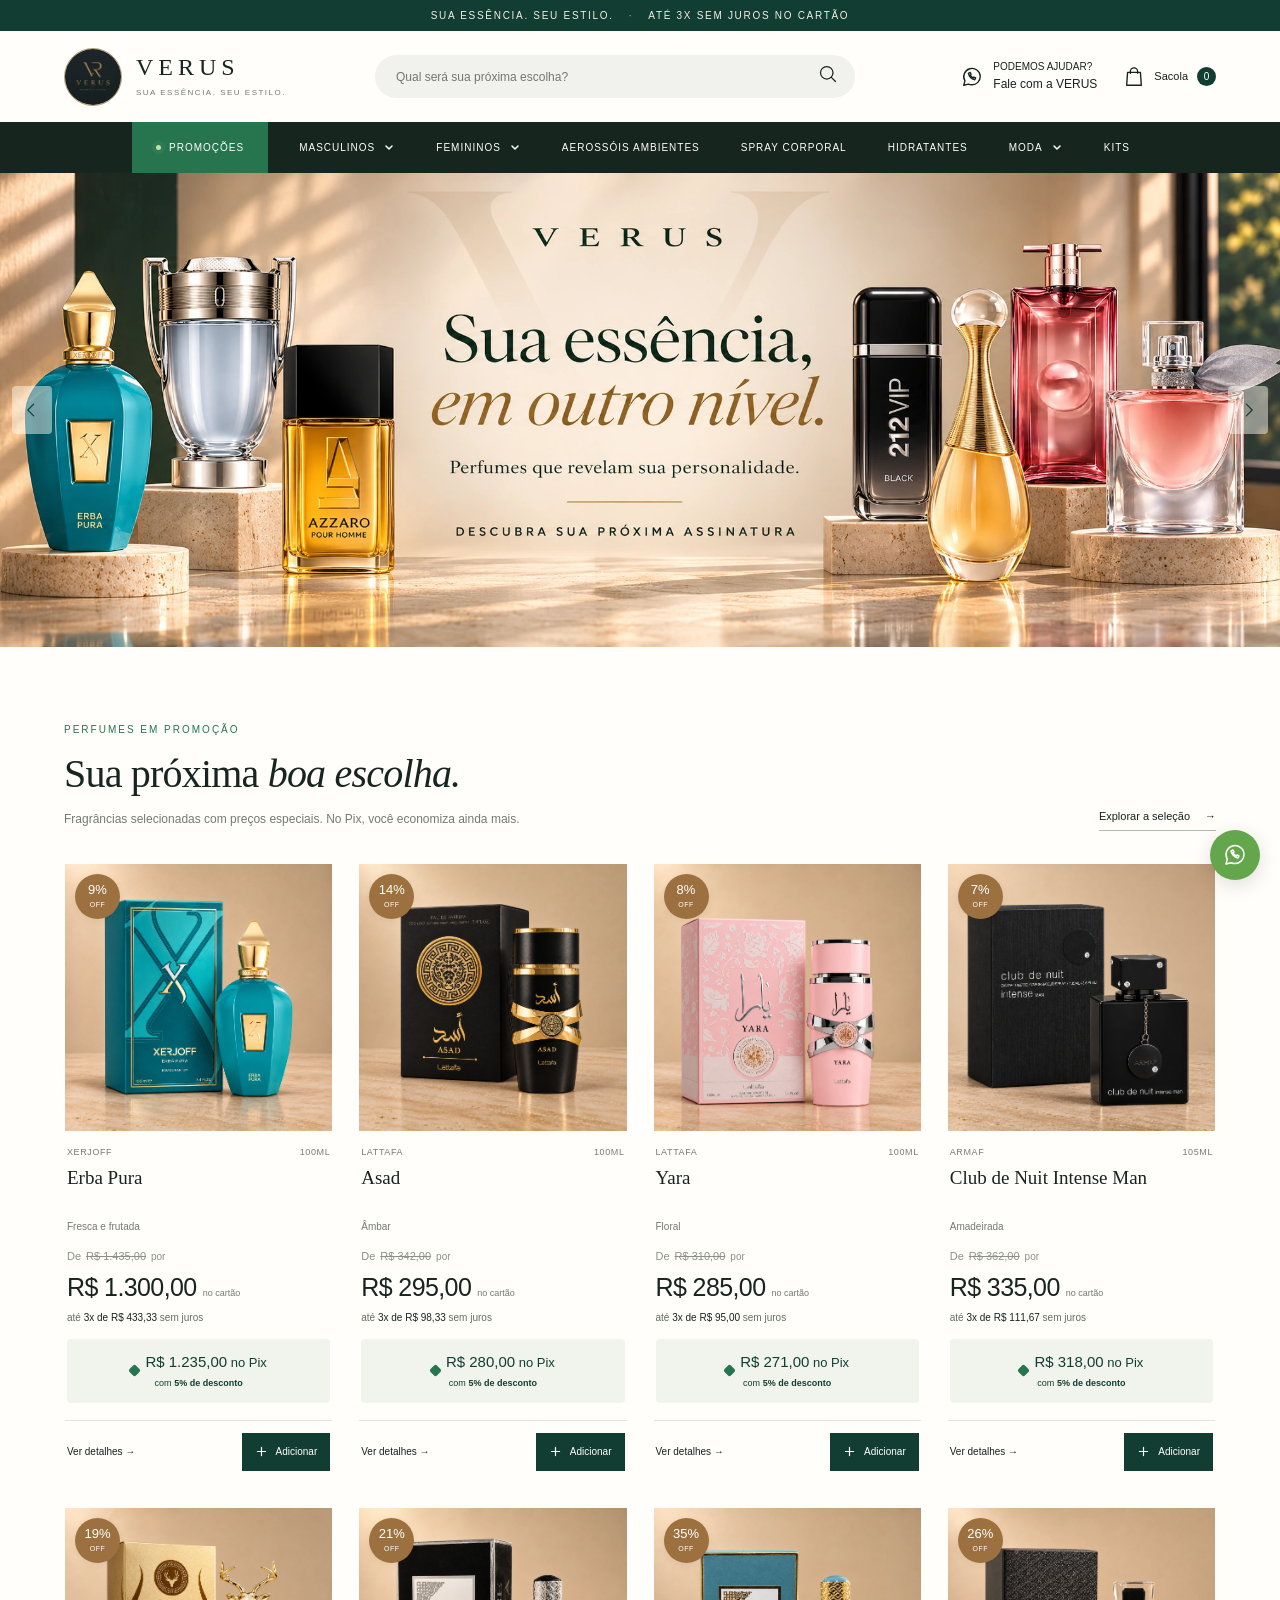
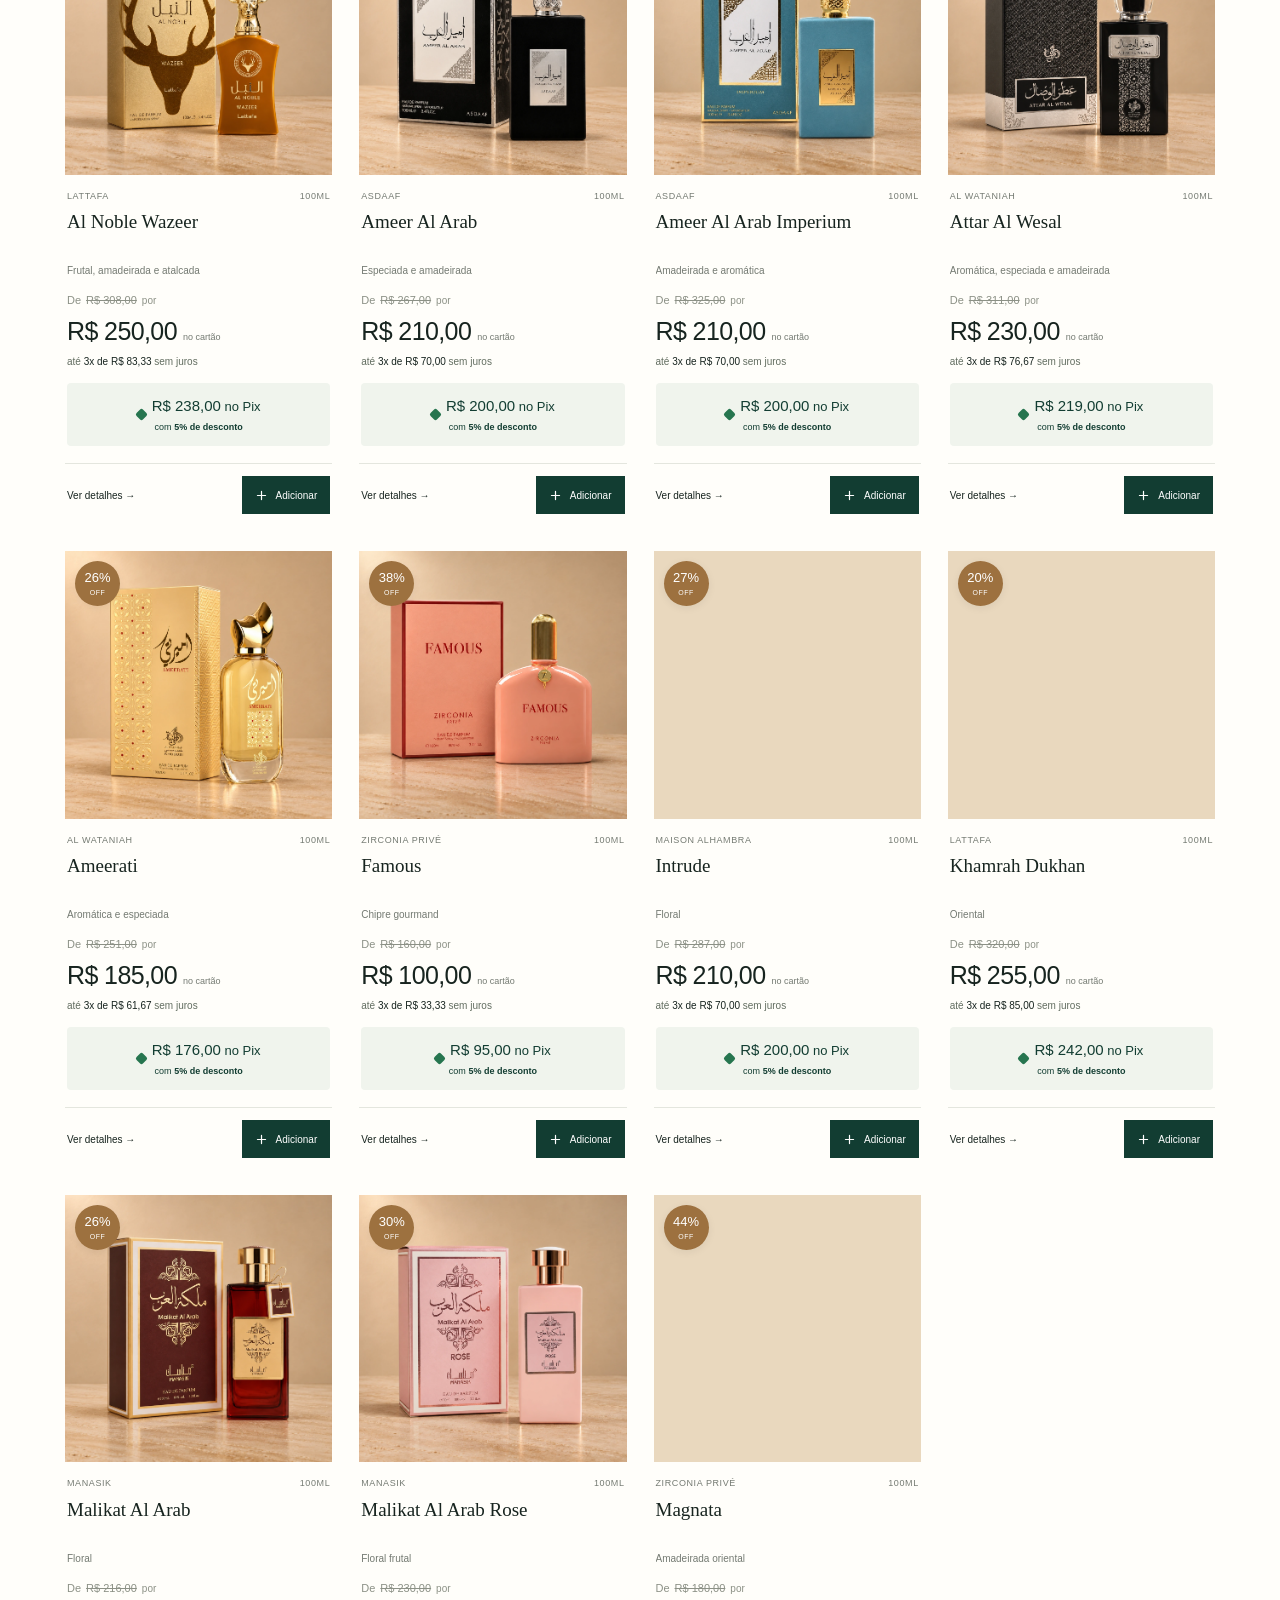
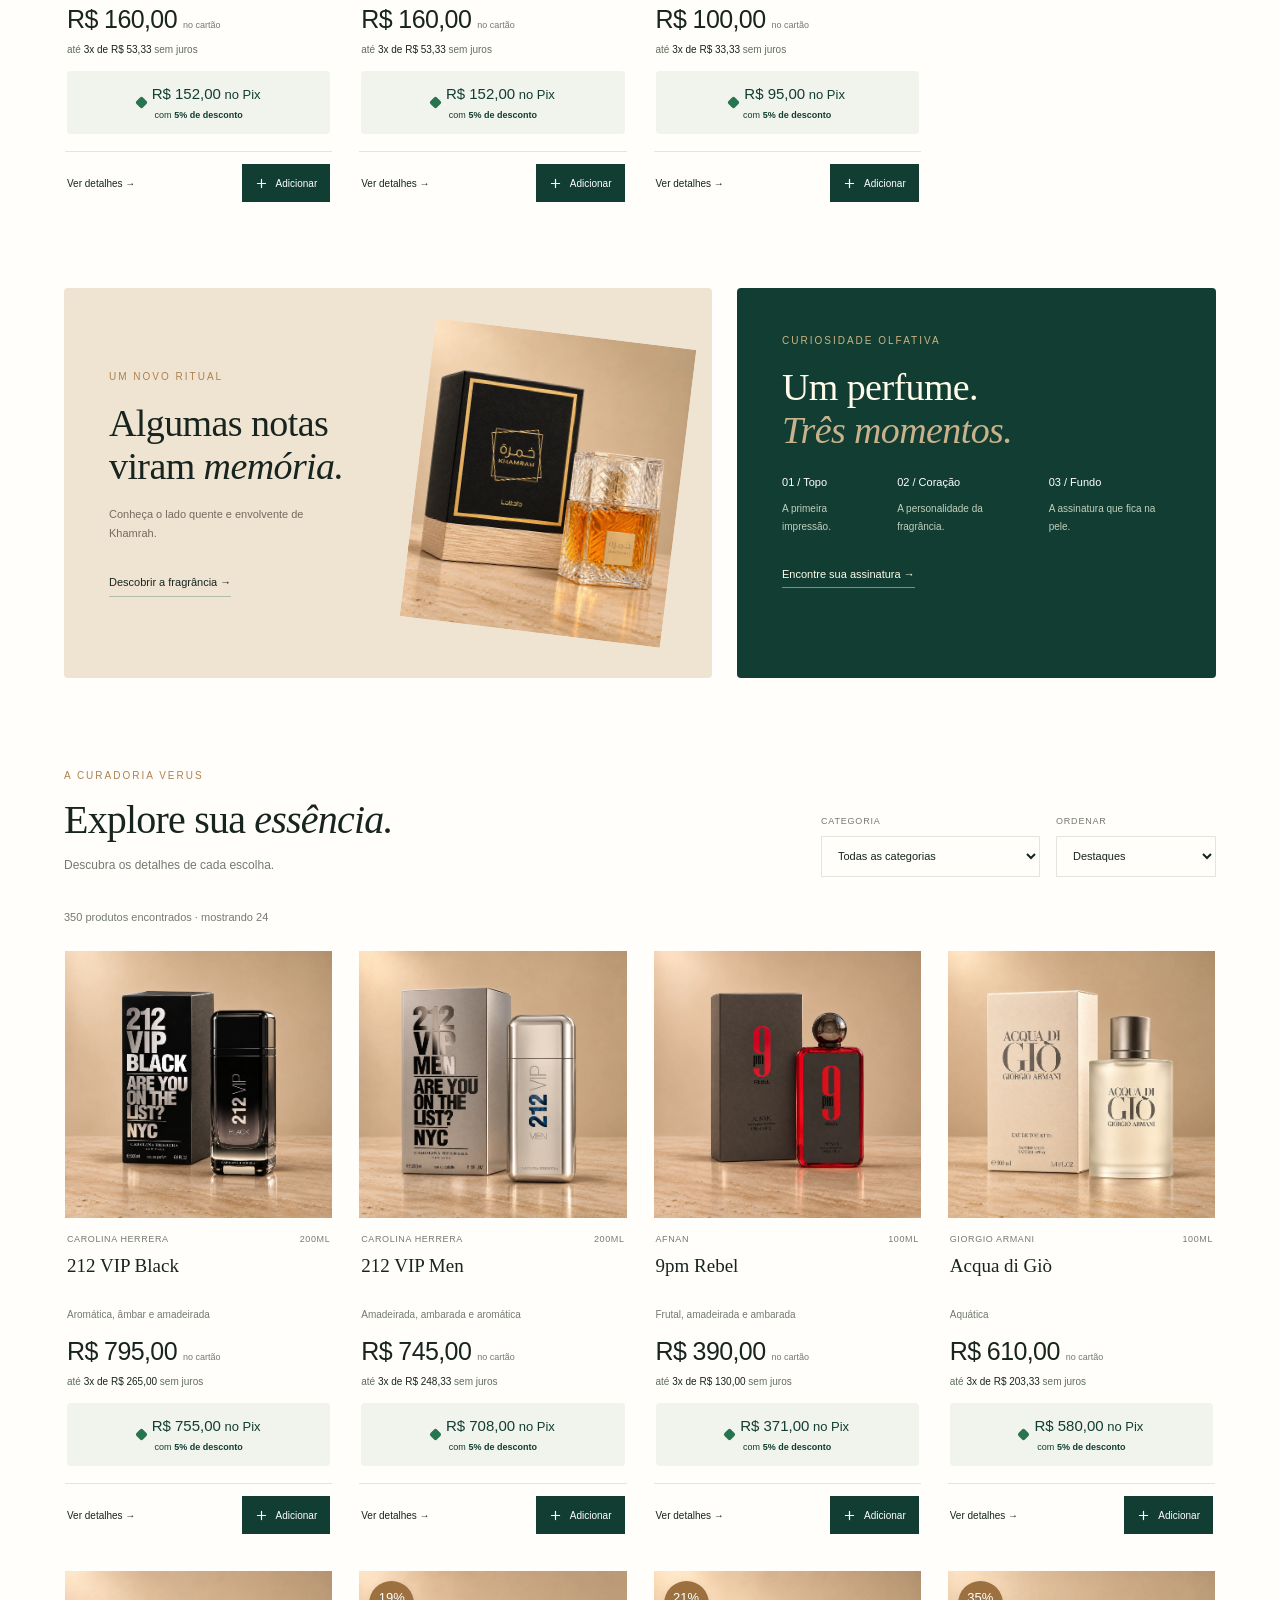
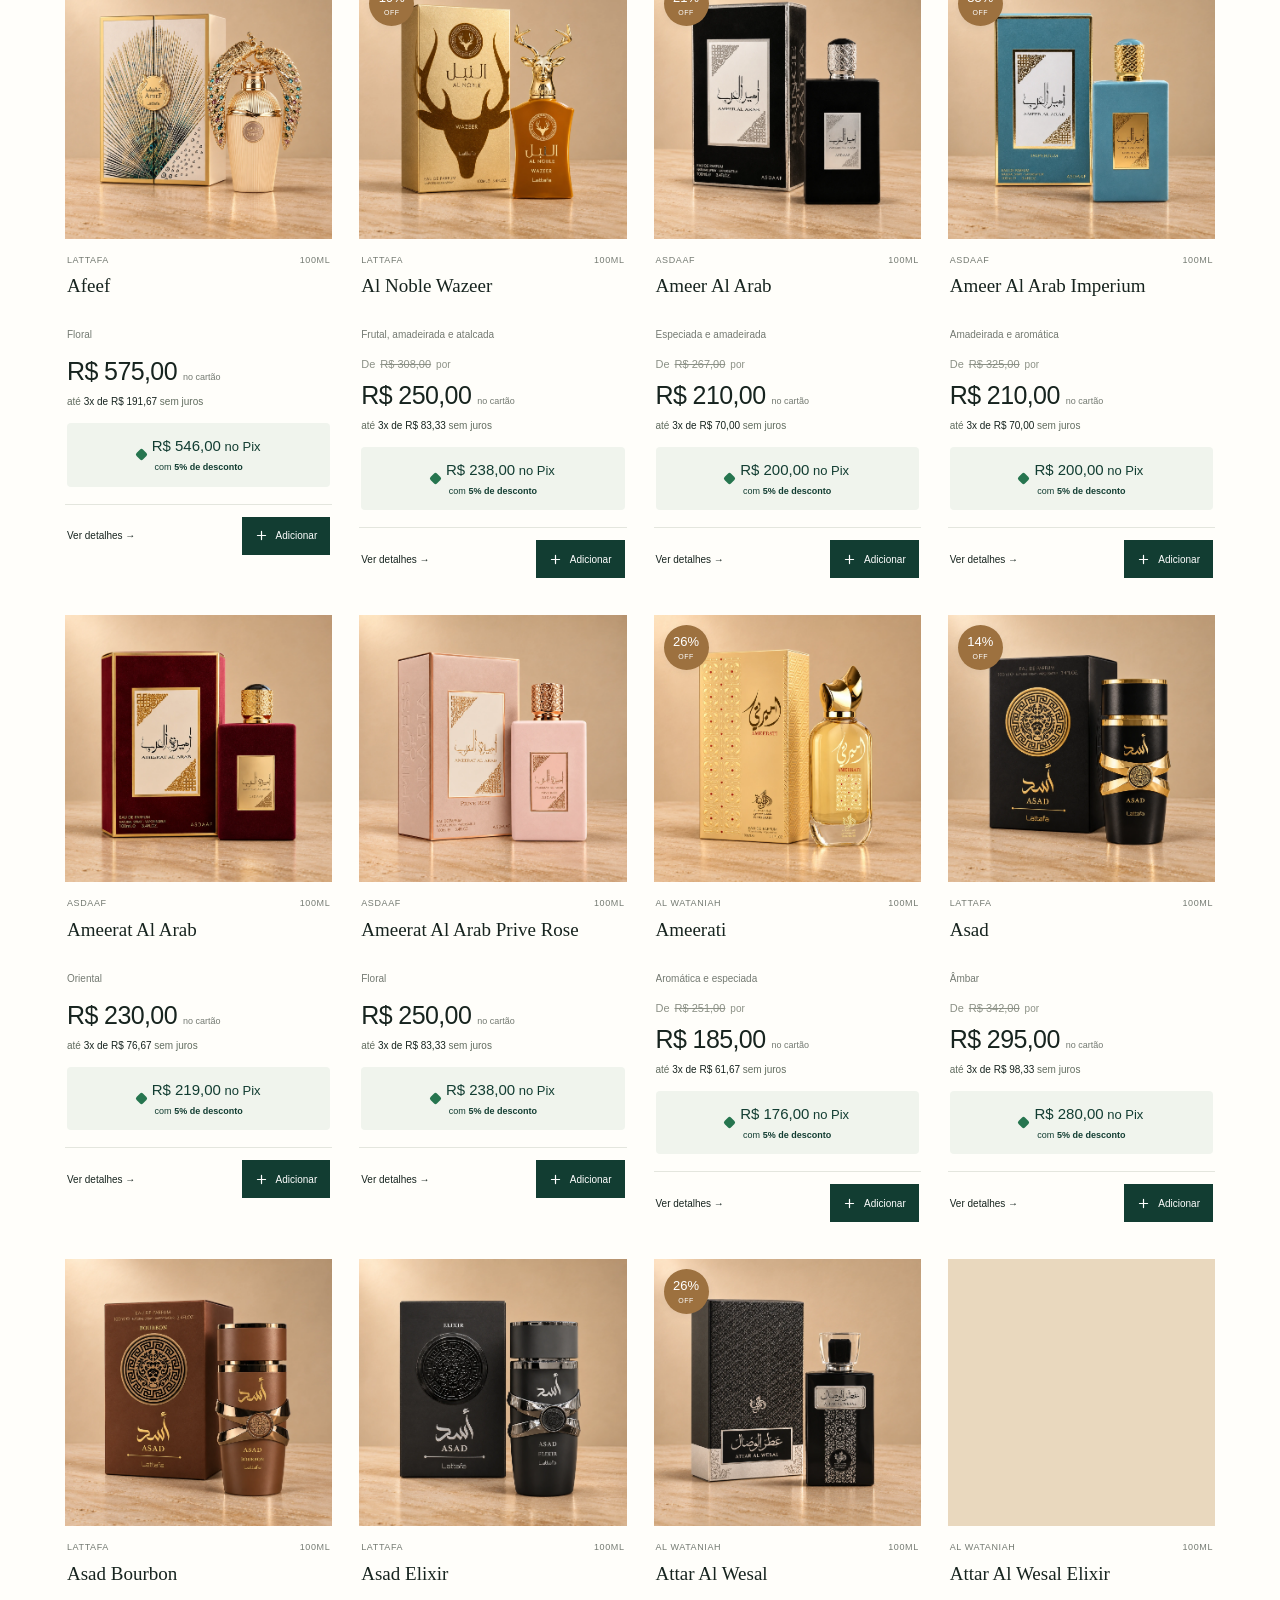
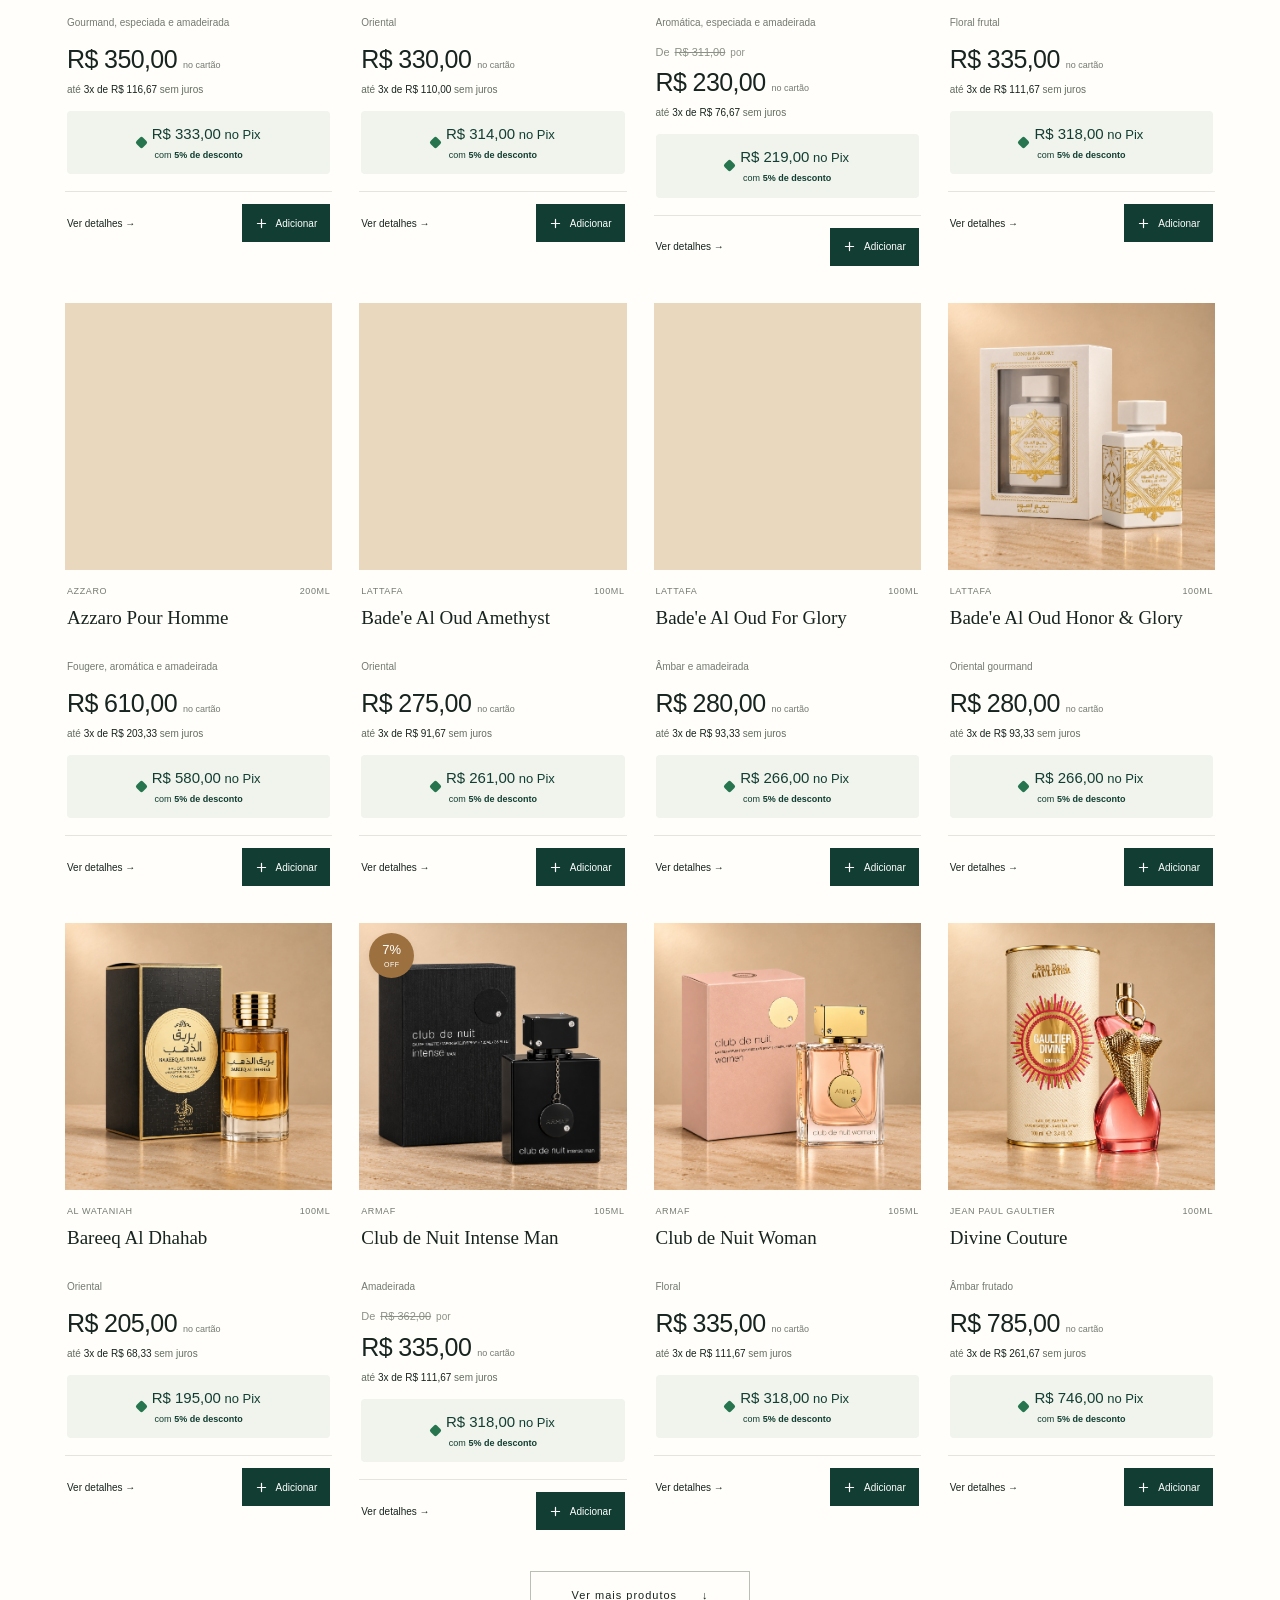
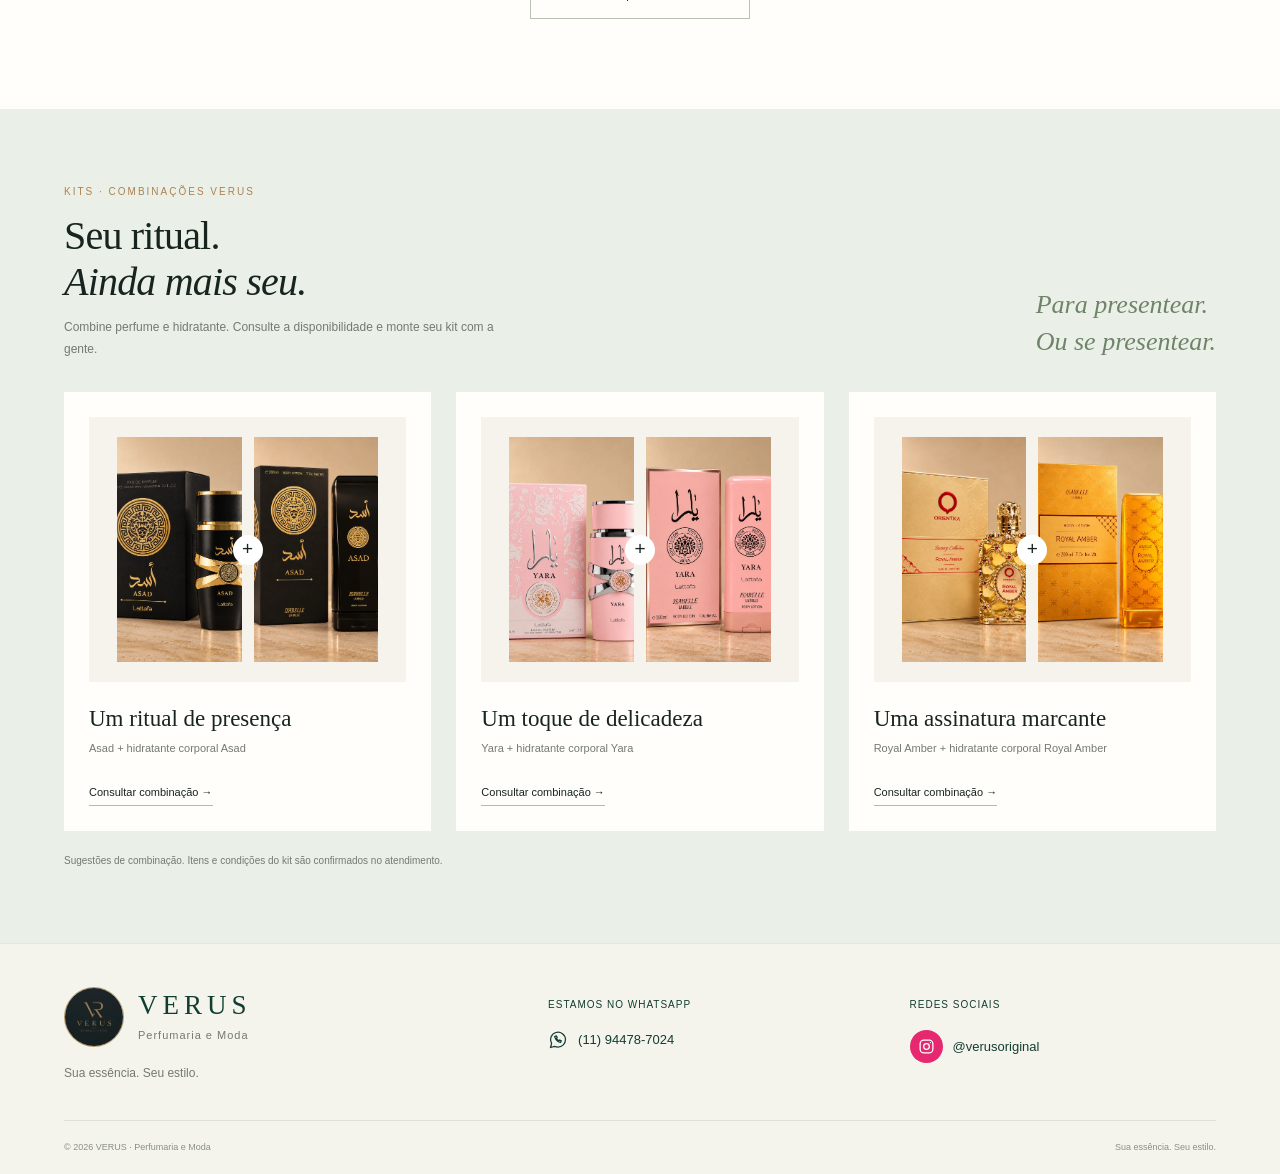
==== commit e9c85edb: "Usa fotos reais por cor e miniaturas nas camisetas do catálogo" ====
--- a/index.html
+++ b/index.html
@@ -7,9 +7,9 @@
   <meta name="description" content="Descubra a curadoria VERUS de perfumes árabes, perfumes de nicho, cuidados e moda. Sua essência. Seu estilo.">
   <title>VERUS — Sua essência. Seu estilo.</title>
   <link rel="icon" href="verus-assets/logo.webp" type="image/webp">
-  <link rel="stylesheet" href="styles.css?v=galeria-frente-verso">
-  <script src="products.js?v=20261105-moda-cores-tamanhos" defer></script>
-  <script src="store.js?v=moda-sem-moldura" defer></script>
+  <link rel="stylesheet" href="styles.css?v=cores-com-fotos">
+  <script src="products.js?v=cores-com-fotos" defer></script>
+  <script src="store.js?v=cores-com-fotos" defer></script>
 </head>
 <body data-page="home">
   <a class="skip-link" href="#conteudo">Pular para o conteúdo</a>
--- a/styles.css
+++ b/styles.css
@@ -223,3 +223,14 @@
  .fashion-product-gallery:has(.gallery-thumbs) .fashion-gallery-stage{grid-column:1;grid-row:1}
  .fashion-product-gallery .gallery-thumbs{grid-column:1;grid-row:2;flex-direction:row;justify-content:flex-start}
 }
+
+/* Fotos reais por cor, com recortes proporcionais do catálogo. */
+.photo-window.fashion-gallery-photo{display:grid;place-items:center}
+.fashion-crop-frame,.fashion-crop-image{display:block;position:relative;overflow:hidden}
+.fashion-crop-image{width:100%;height:100%}
+.other-colors{align-items:stretch;gap:9px}
+.other-colors .color-choice-photo{display:flex;flex-direction:column;align-items:center;justify-content:flex-start;width:80px;padding:4px;gap:6px;text-align:center;border-radius:4px;font-size:10px}
+.color-choice-photo>.photo-window{width:70px;height:70px;flex-shrink:0;border-radius:2px}
+.color-choice-photo>span:last-child{padding:0 2px 3px;line-height:1.35}
+.other-colors .color-choice-photo[aria-current]{outline:1px solid var(--forest)}
+.other-colors .color-choice:focus-visible{outline:2px solid var(--gold);outline-offset:3px}
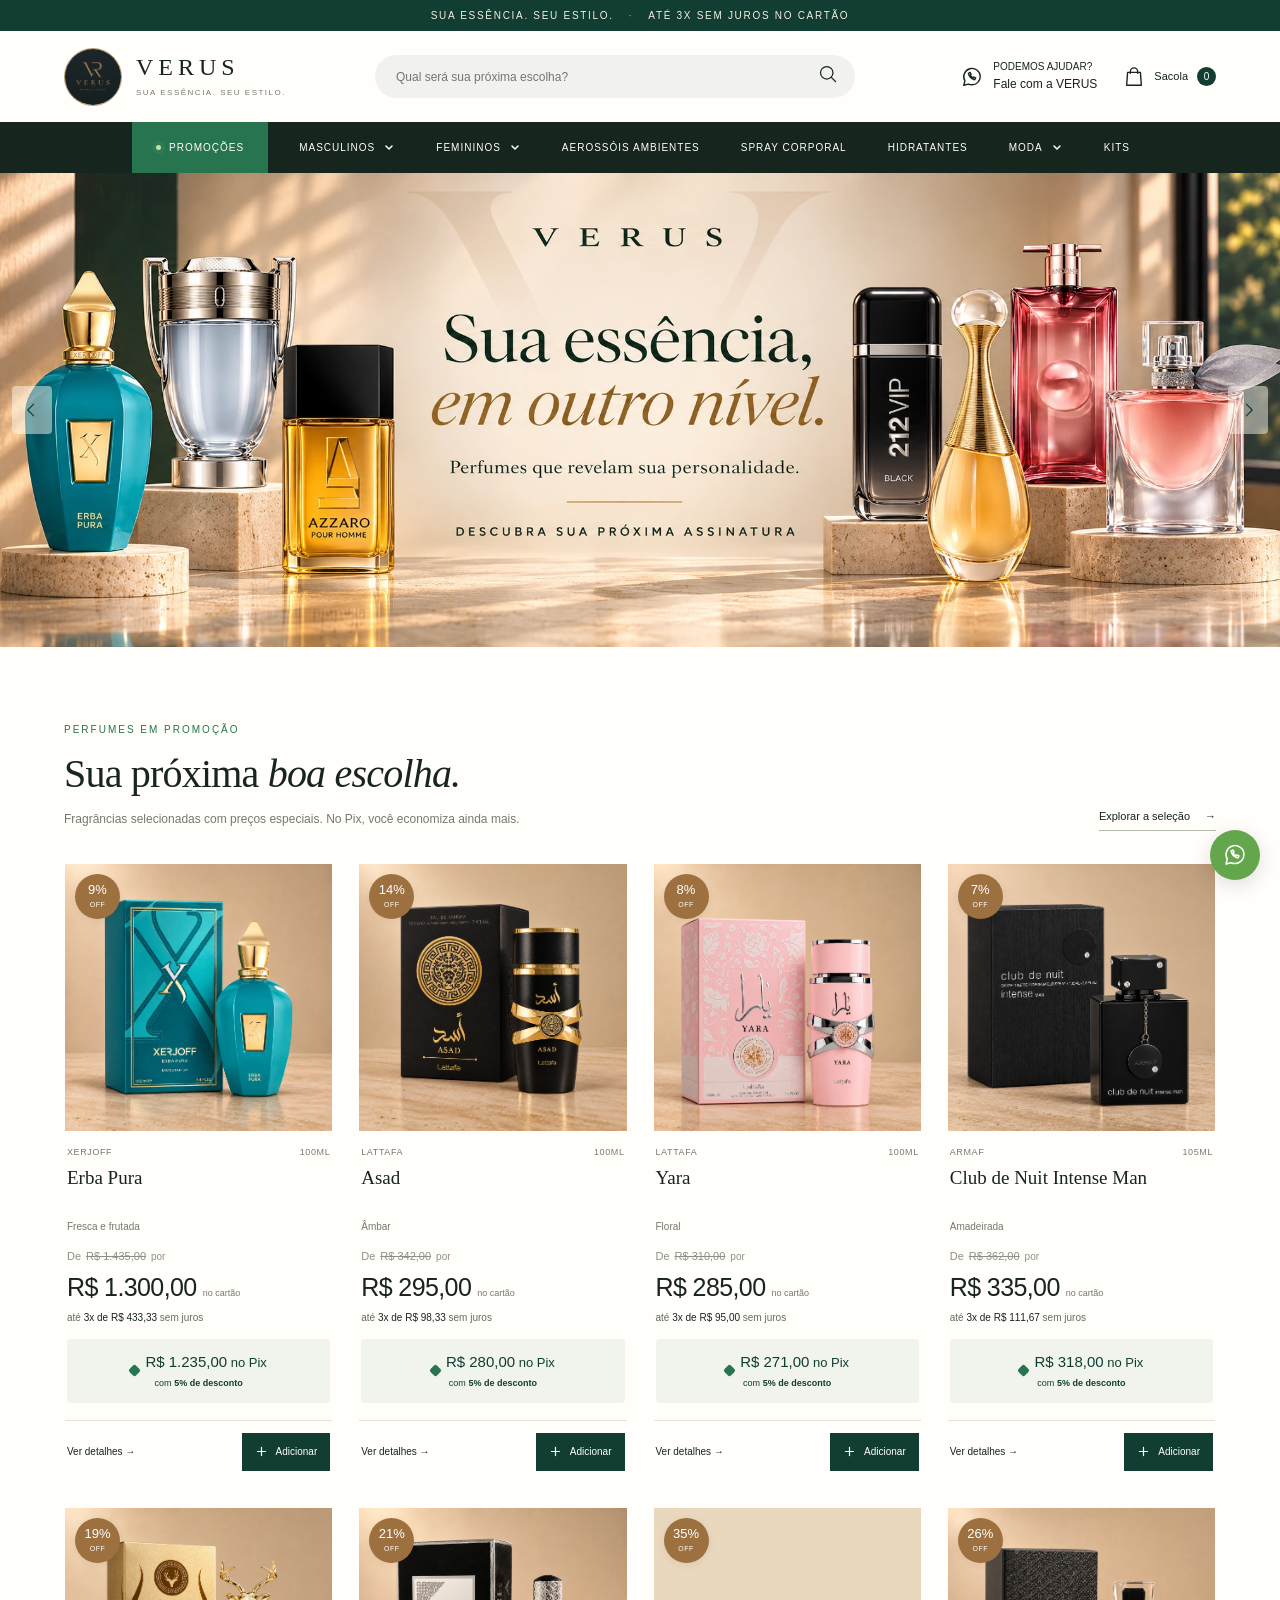
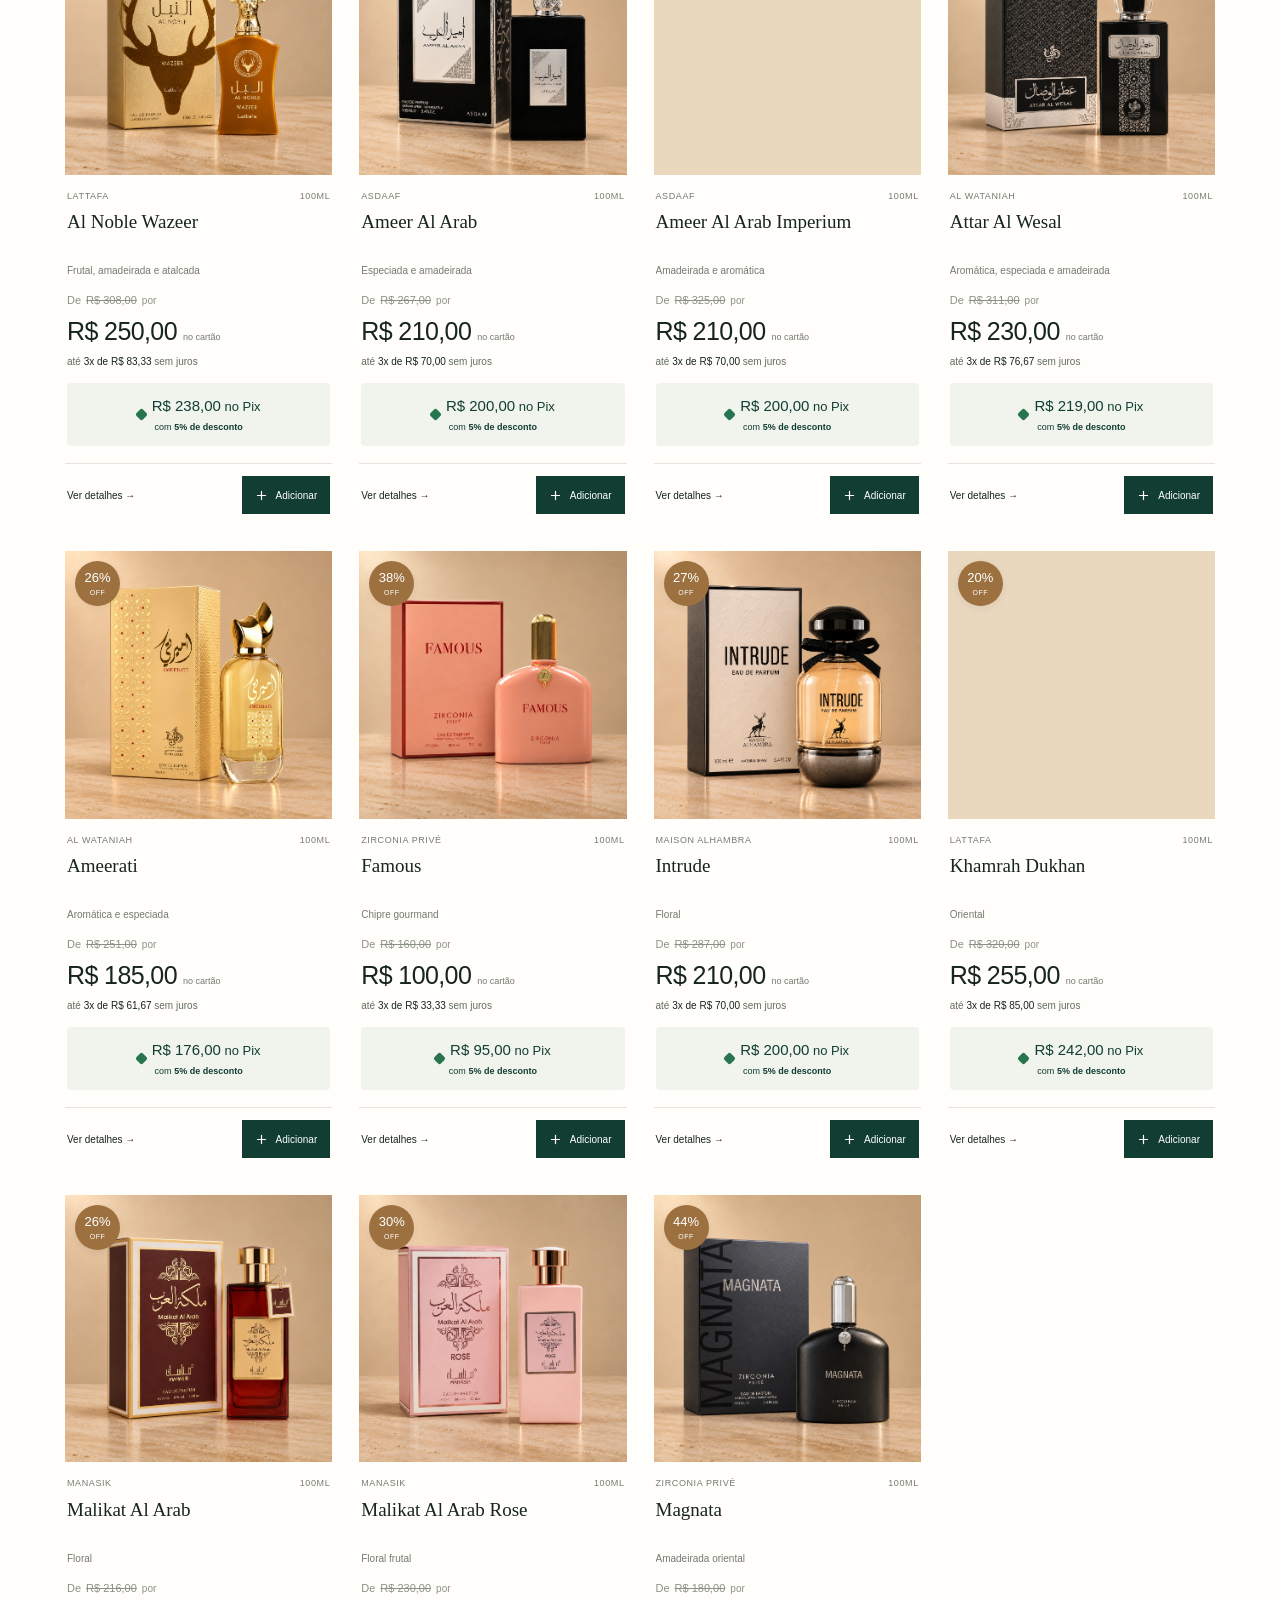
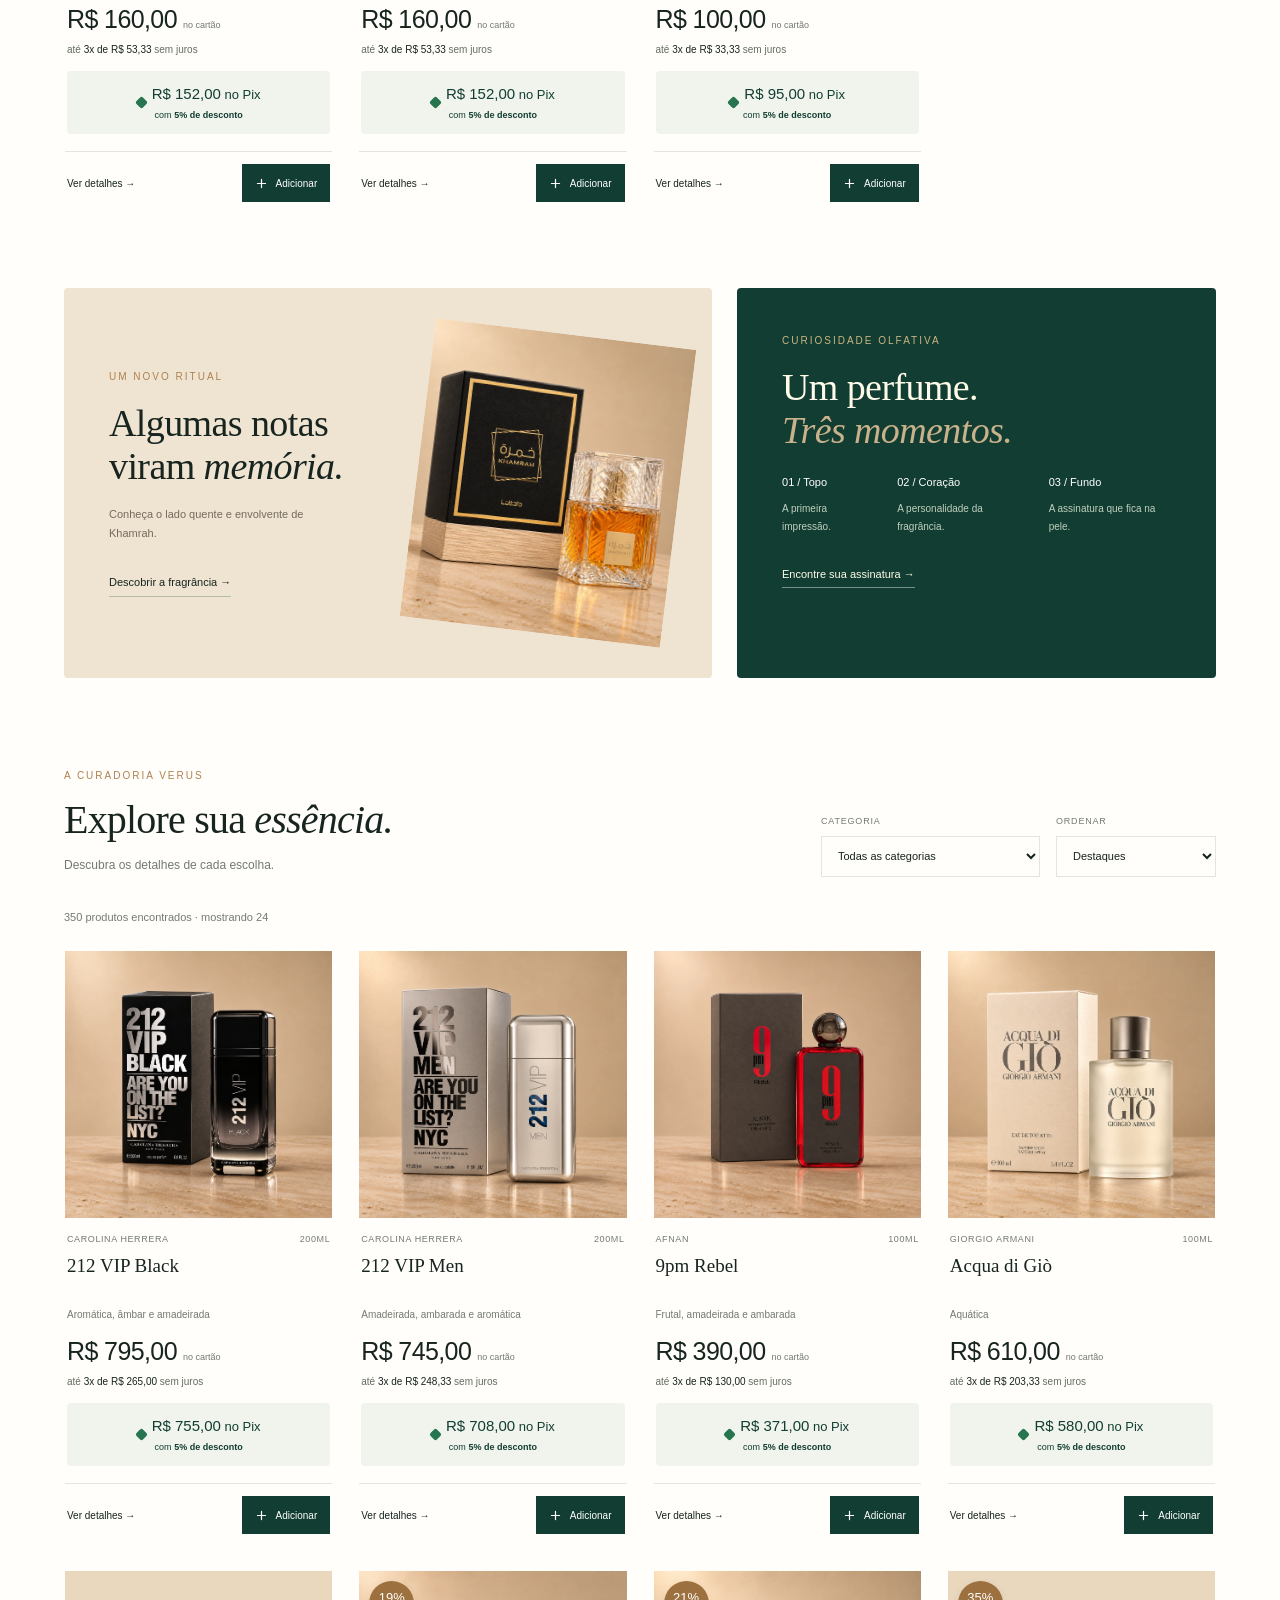
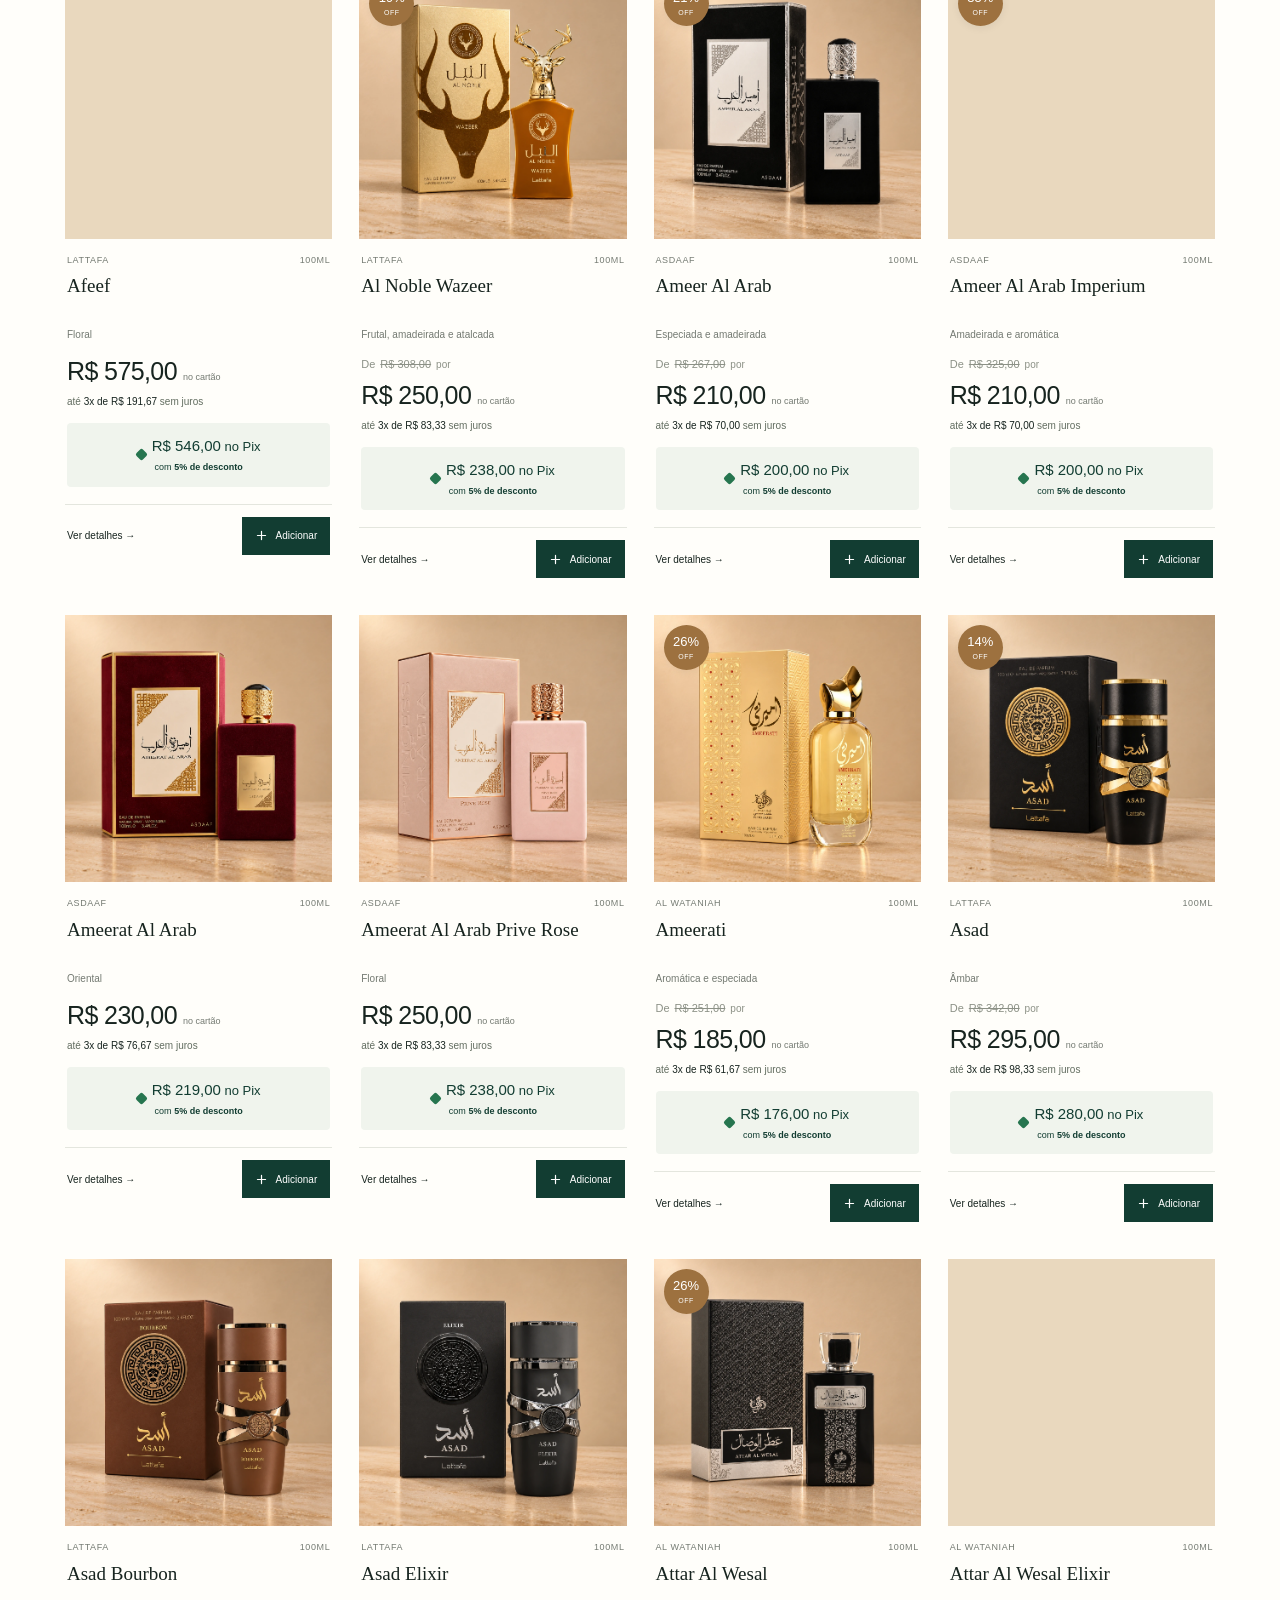
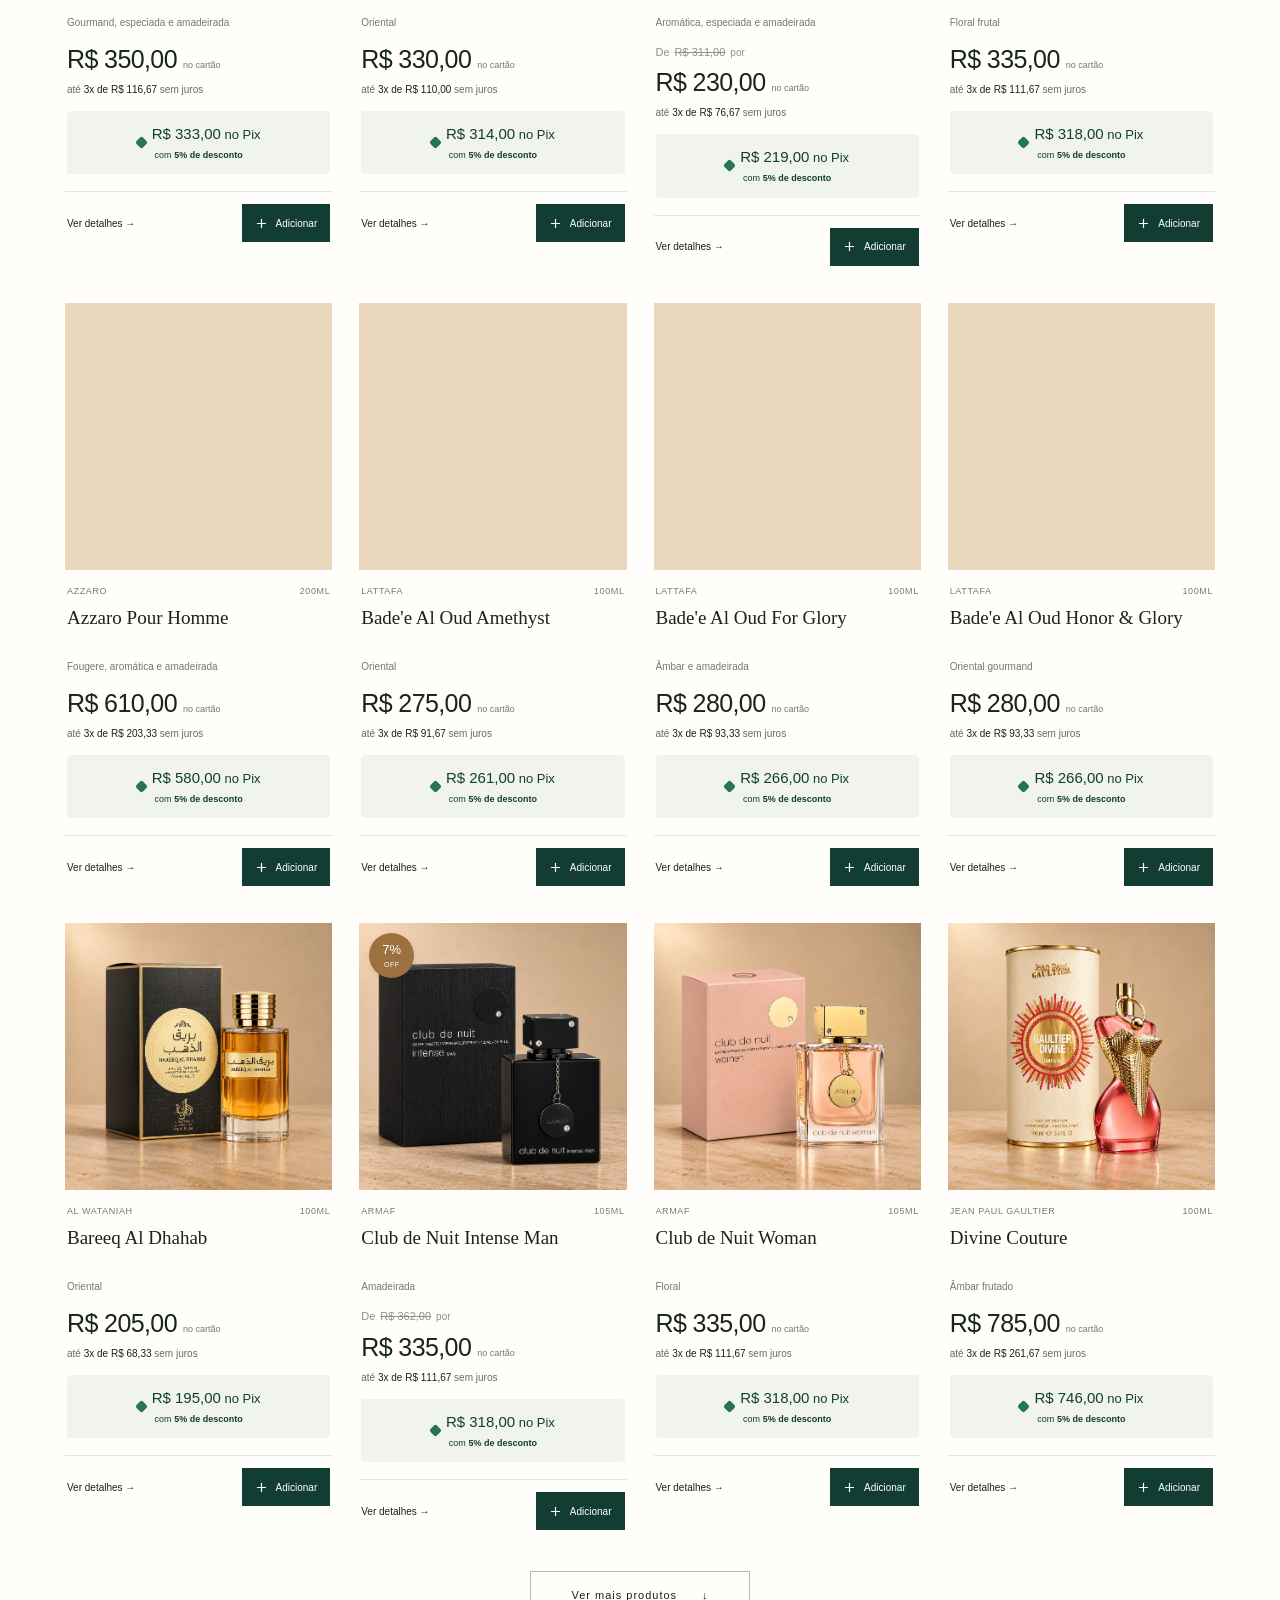
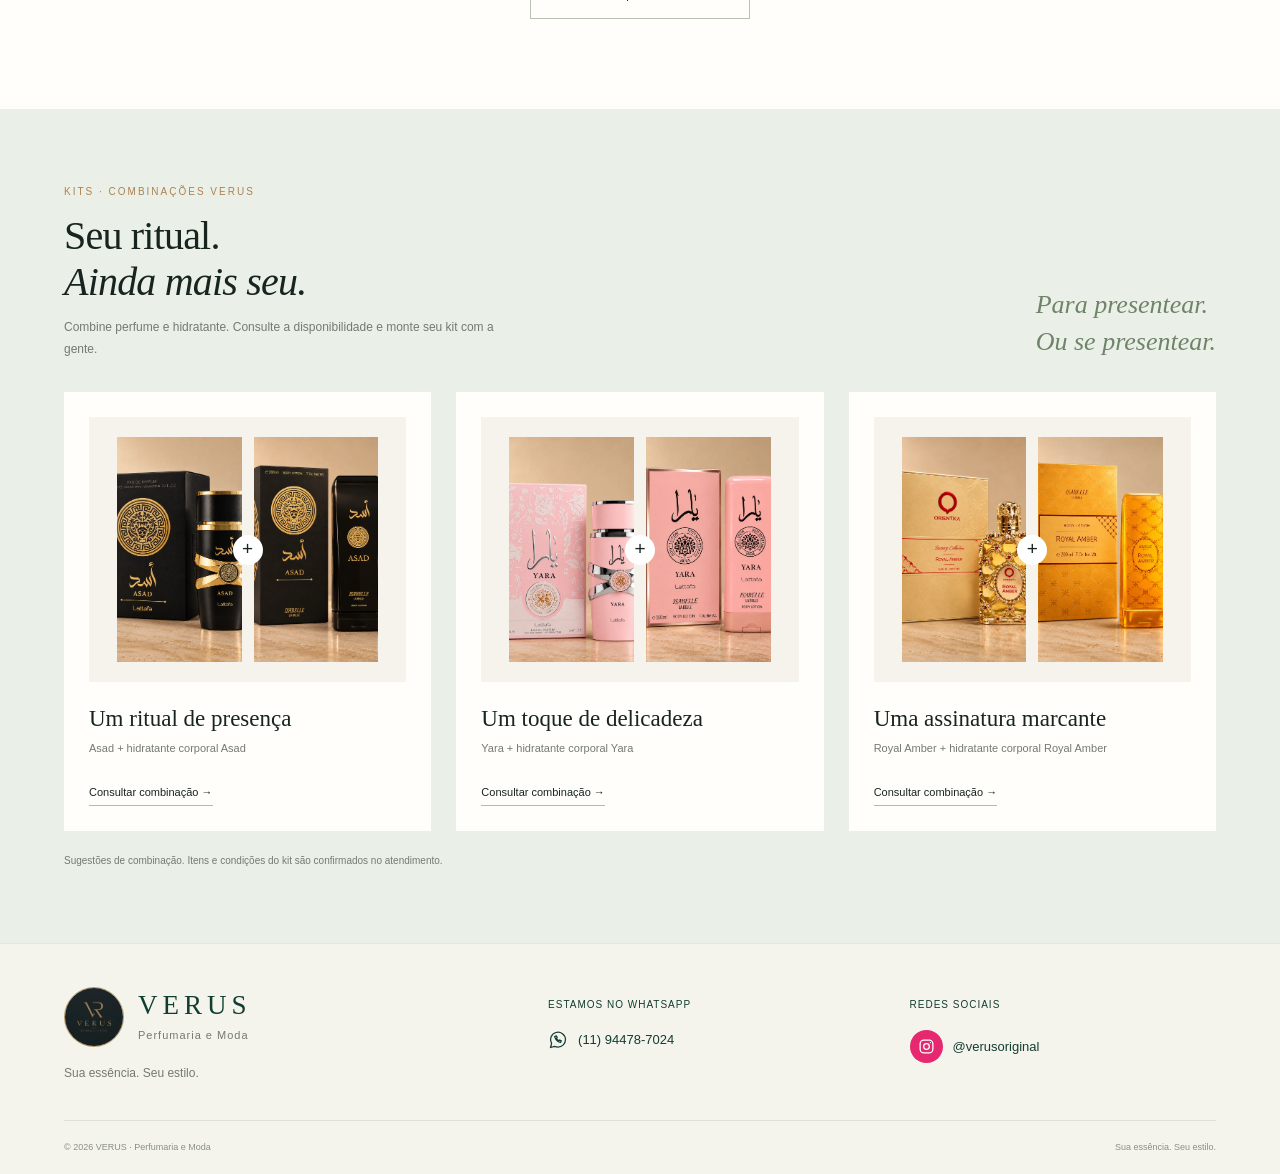
==== commit f5022ed1: "Adiciona versos lisos ilustrativos somente às camisetas sem foto traseira" ====
--- a/index.html
+++ b/index.html
@@ -7,9 +7,9 @@
   <meta name="description" content="Descubra a curadoria VERUS de perfumes árabes, perfumes de nicho, cuidados e moda. Sua essência. Seu estilo.">
   <title>VERUS — Sua essência. Seu estilo.</title>
   <link rel="icon" href="verus-assets/logo.webp" type="image/webp">
-  <link rel="stylesheet" href="styles.css?v=cores-com-fotos">
-  <script src="products.js?v=cores-com-fotos" defer></script>
-  <script src="store.js?v=cores-com-fotos" defer></script>
+  <link rel="stylesheet" href="styles.css?v=versos-ilustrativos">
+  <script src="products.js?v=versos-ilustrativos" defer></script>
+  <script src="store.js?v=versos-ilustrativos" defer></script>
 </head>
 <body data-page="home">
   <a class="skip-link" href="#conteudo">Pular para o conteúdo</a>
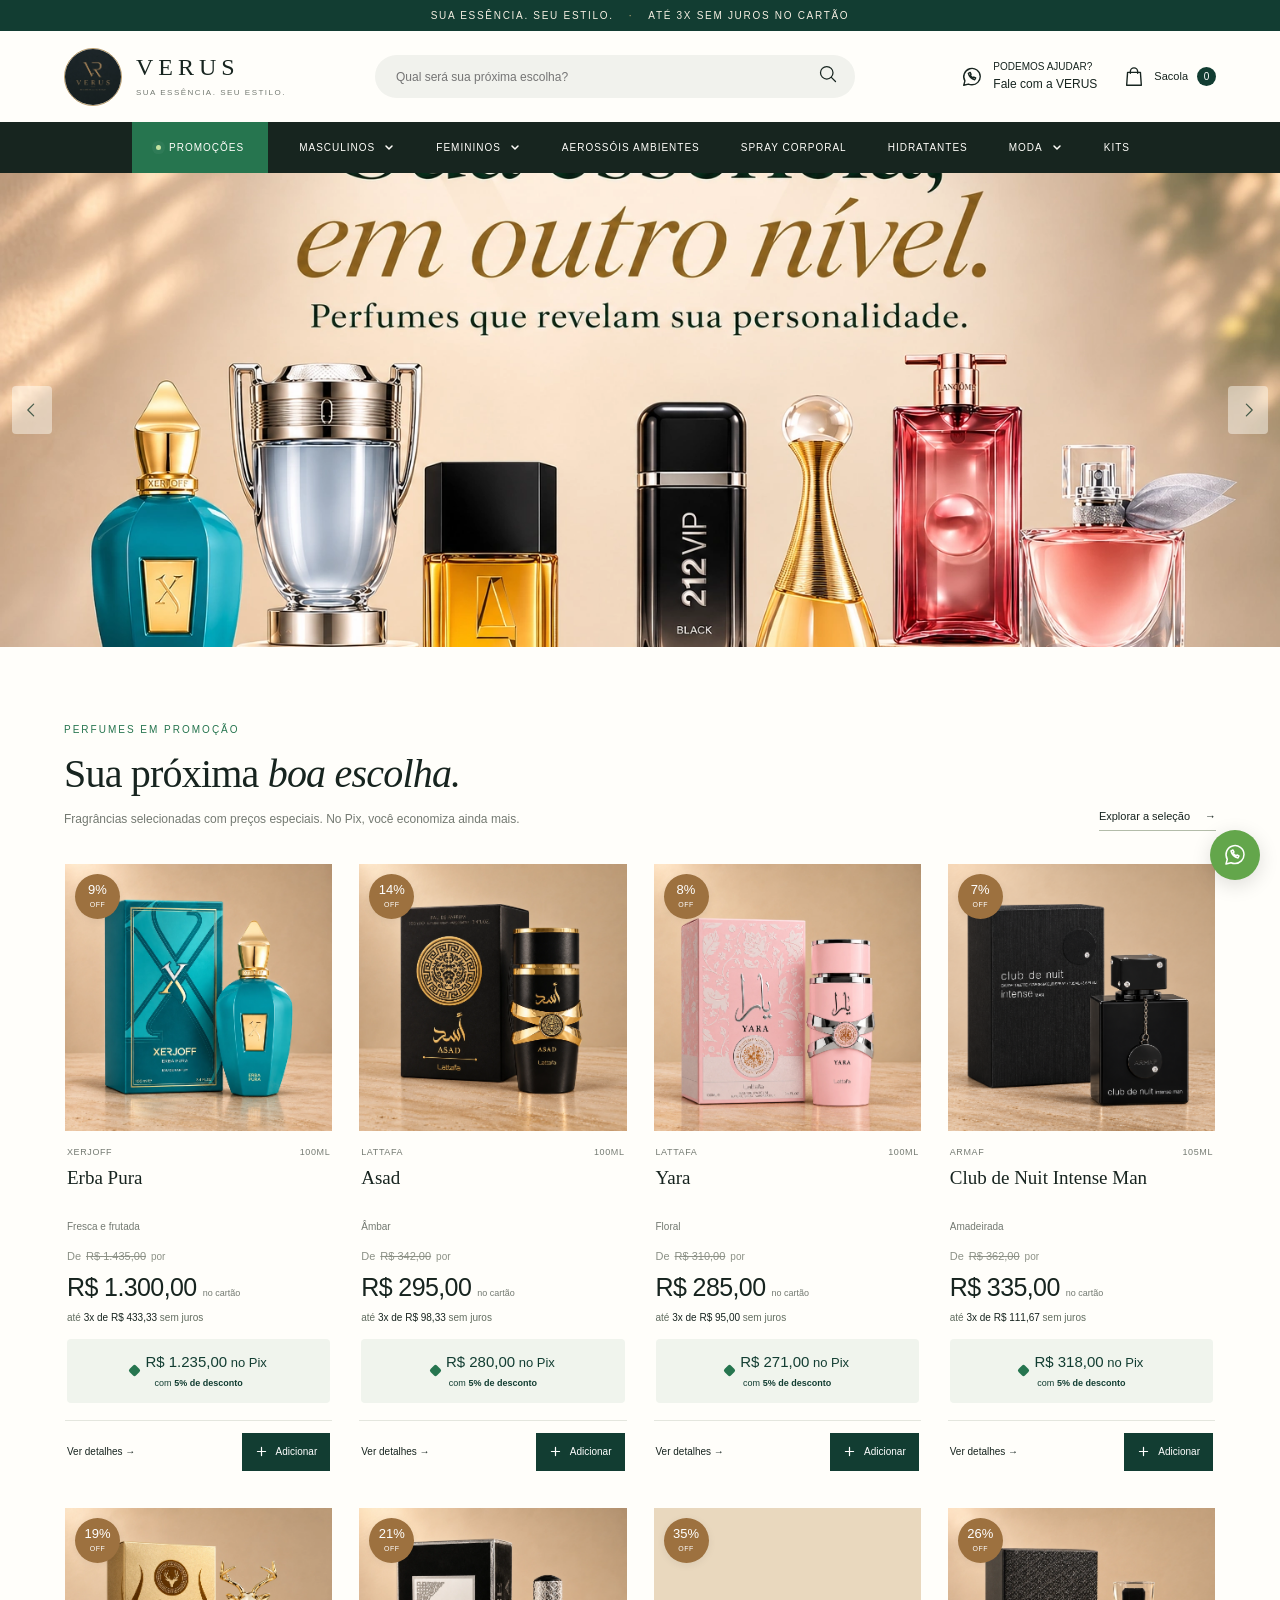
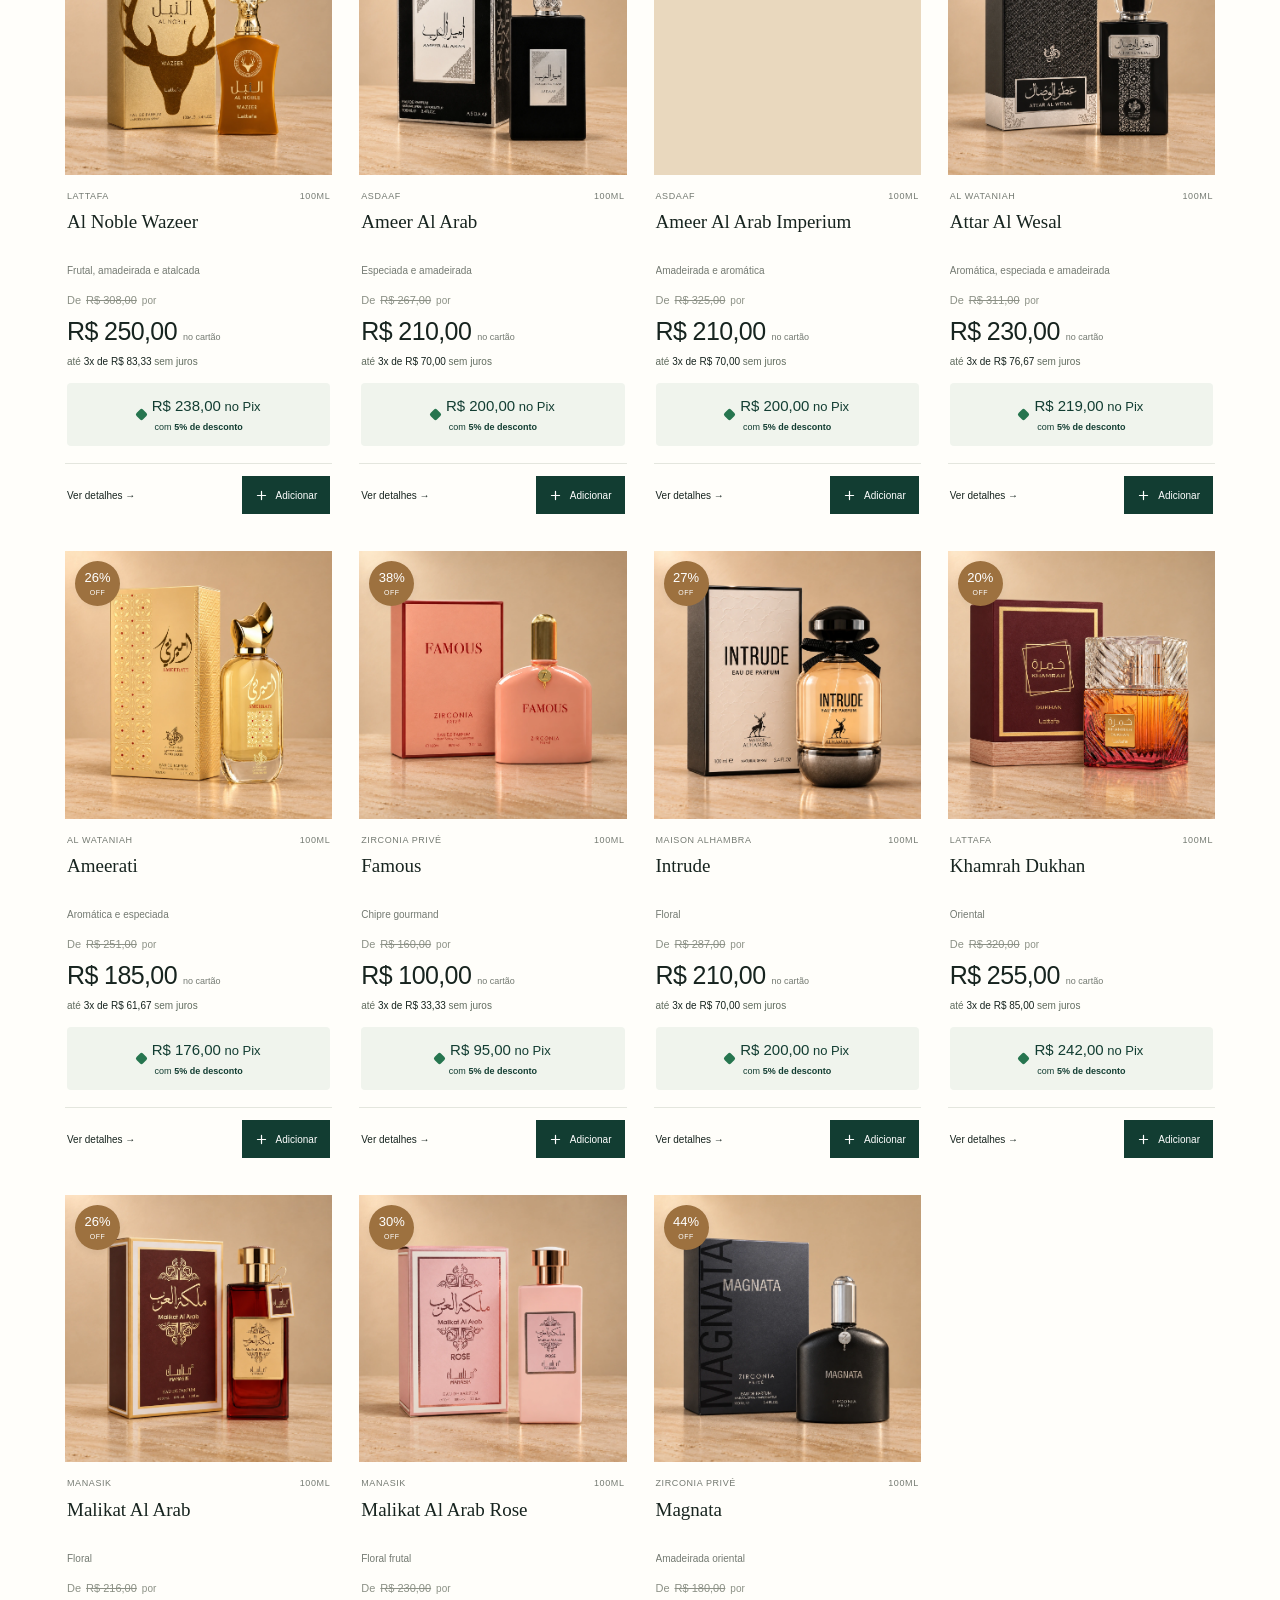
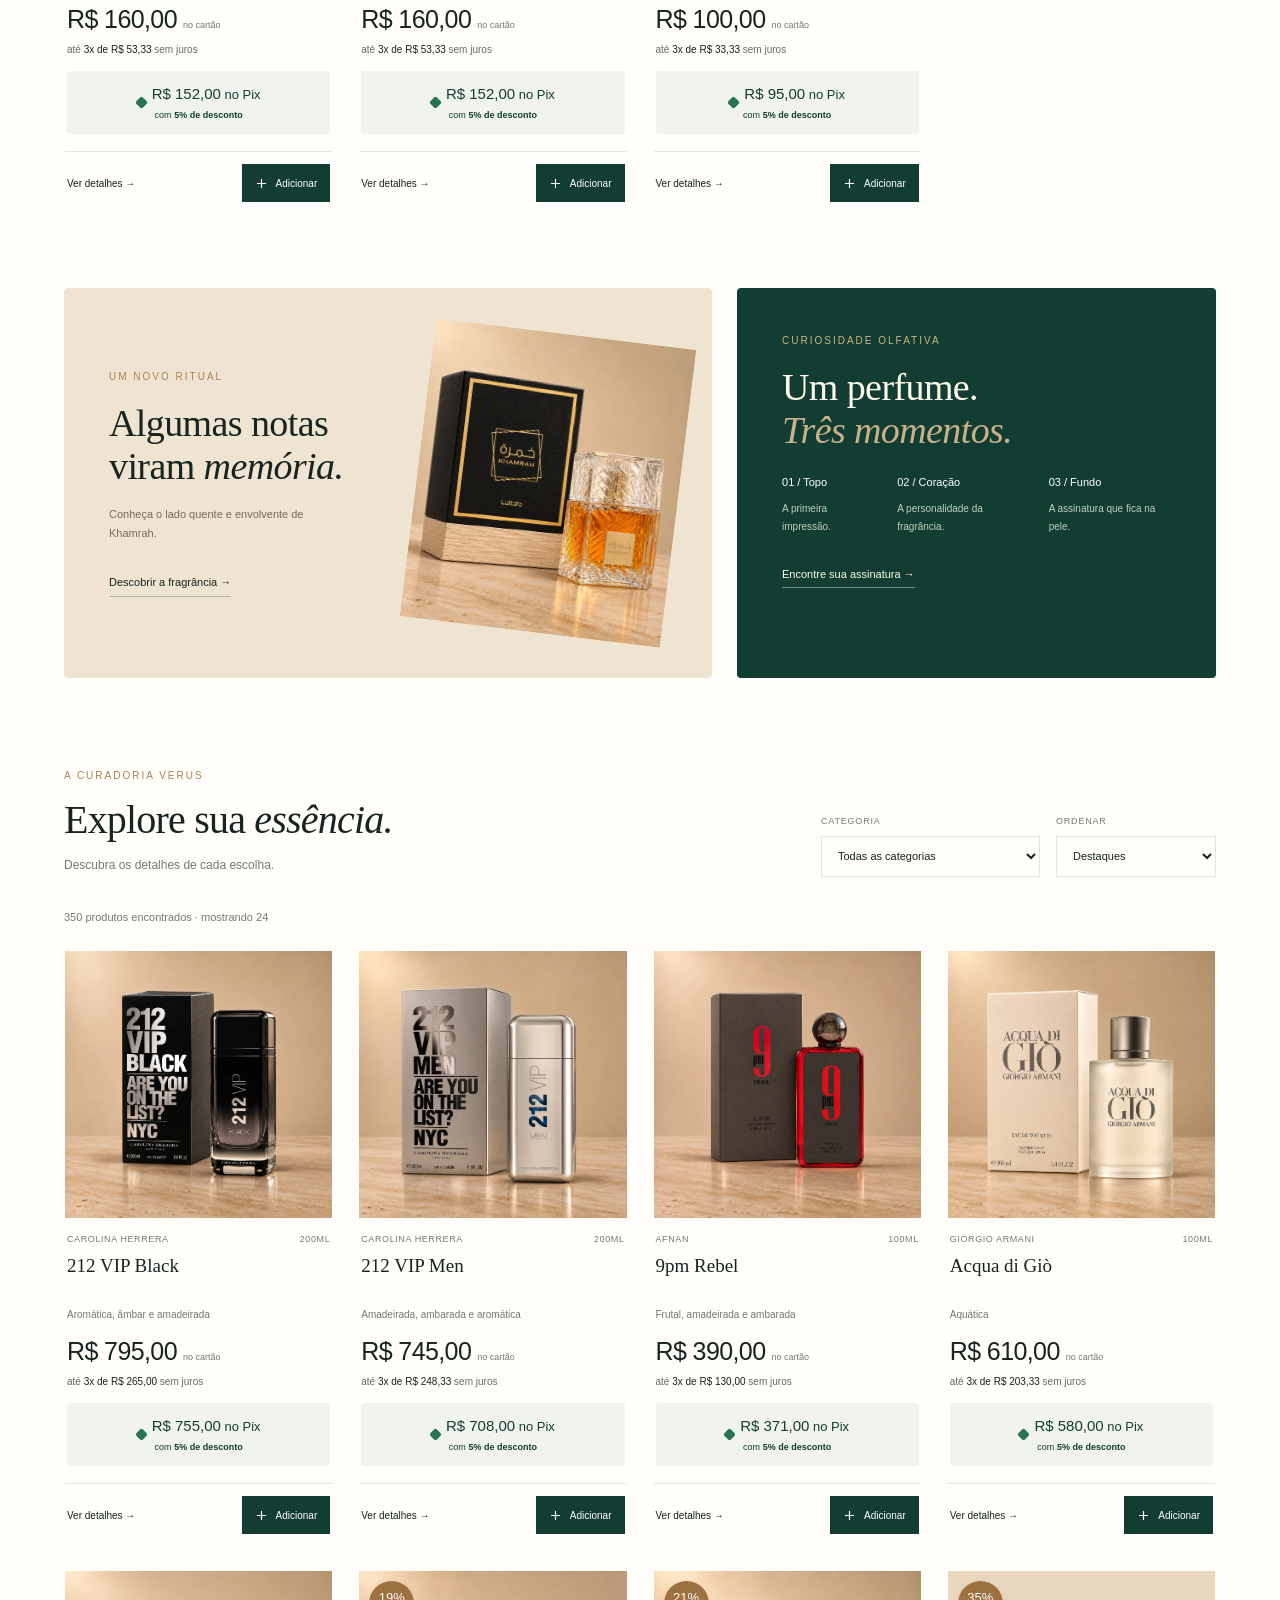
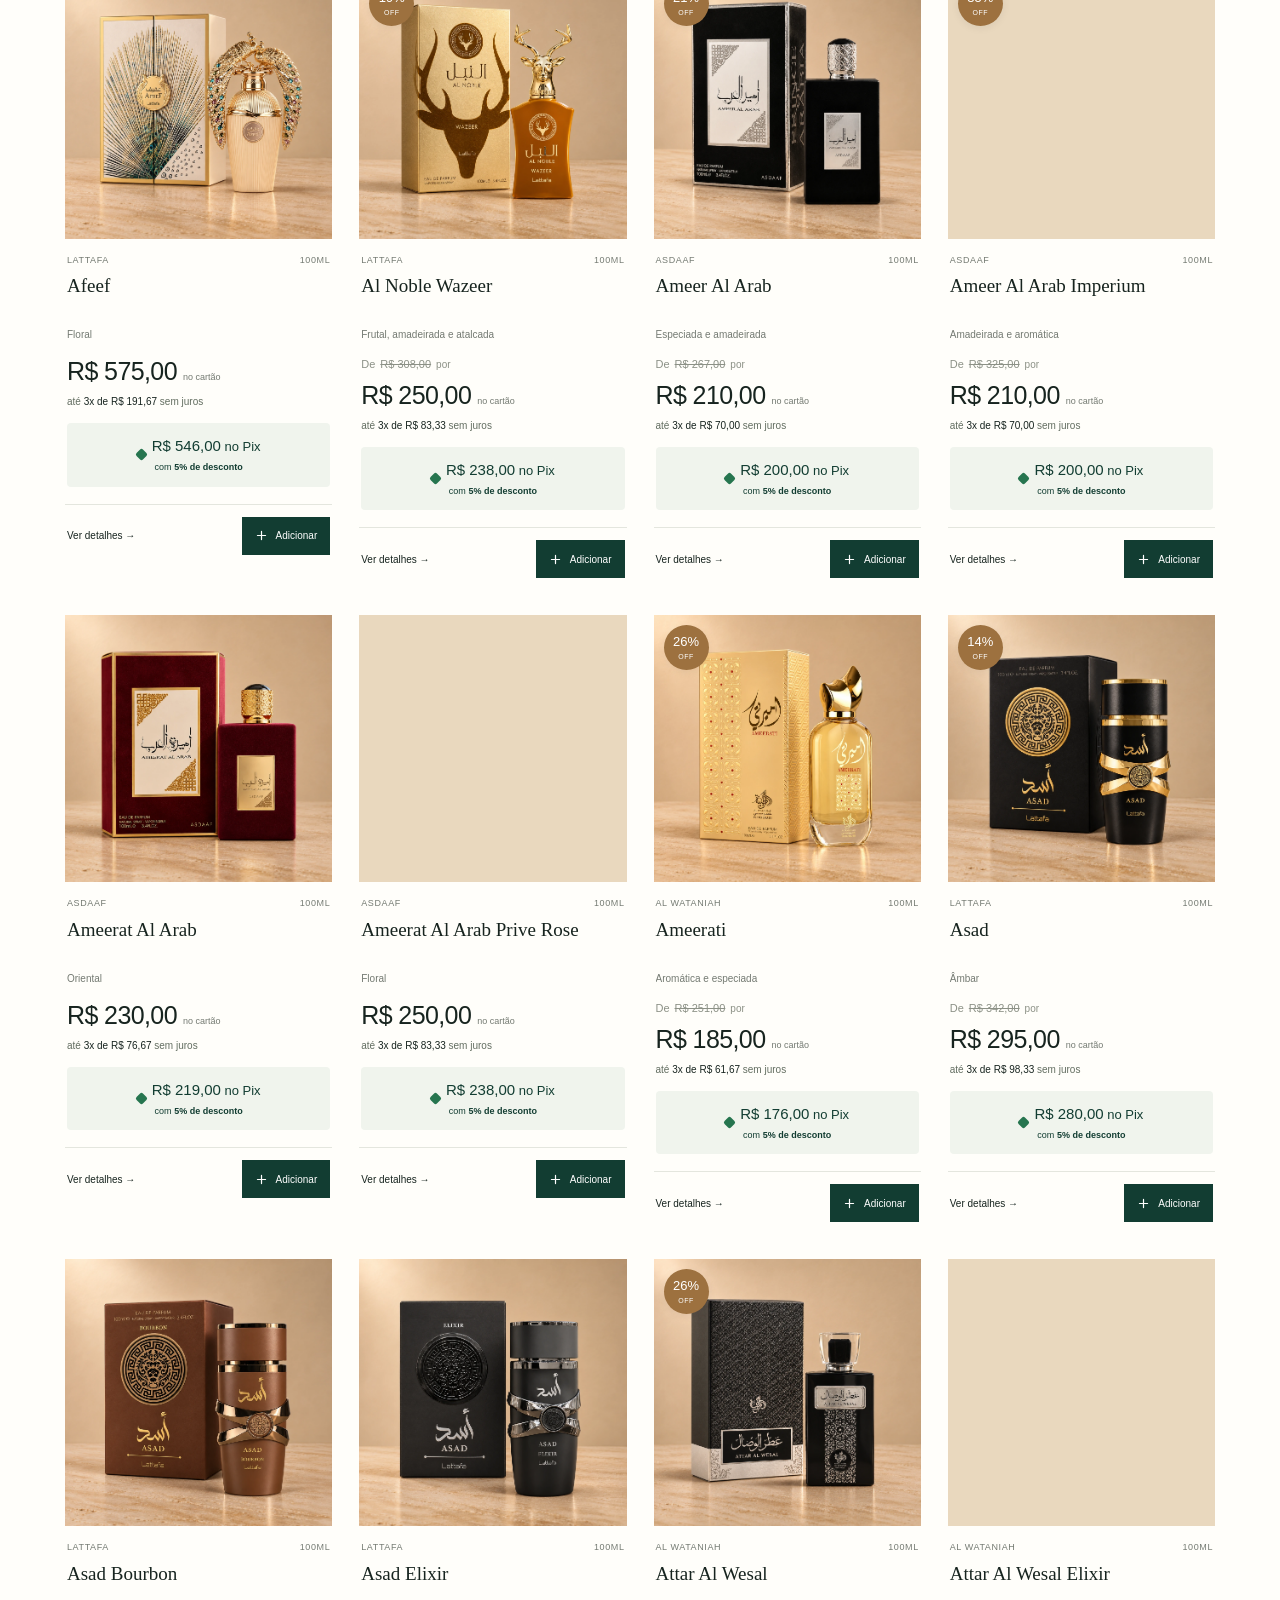
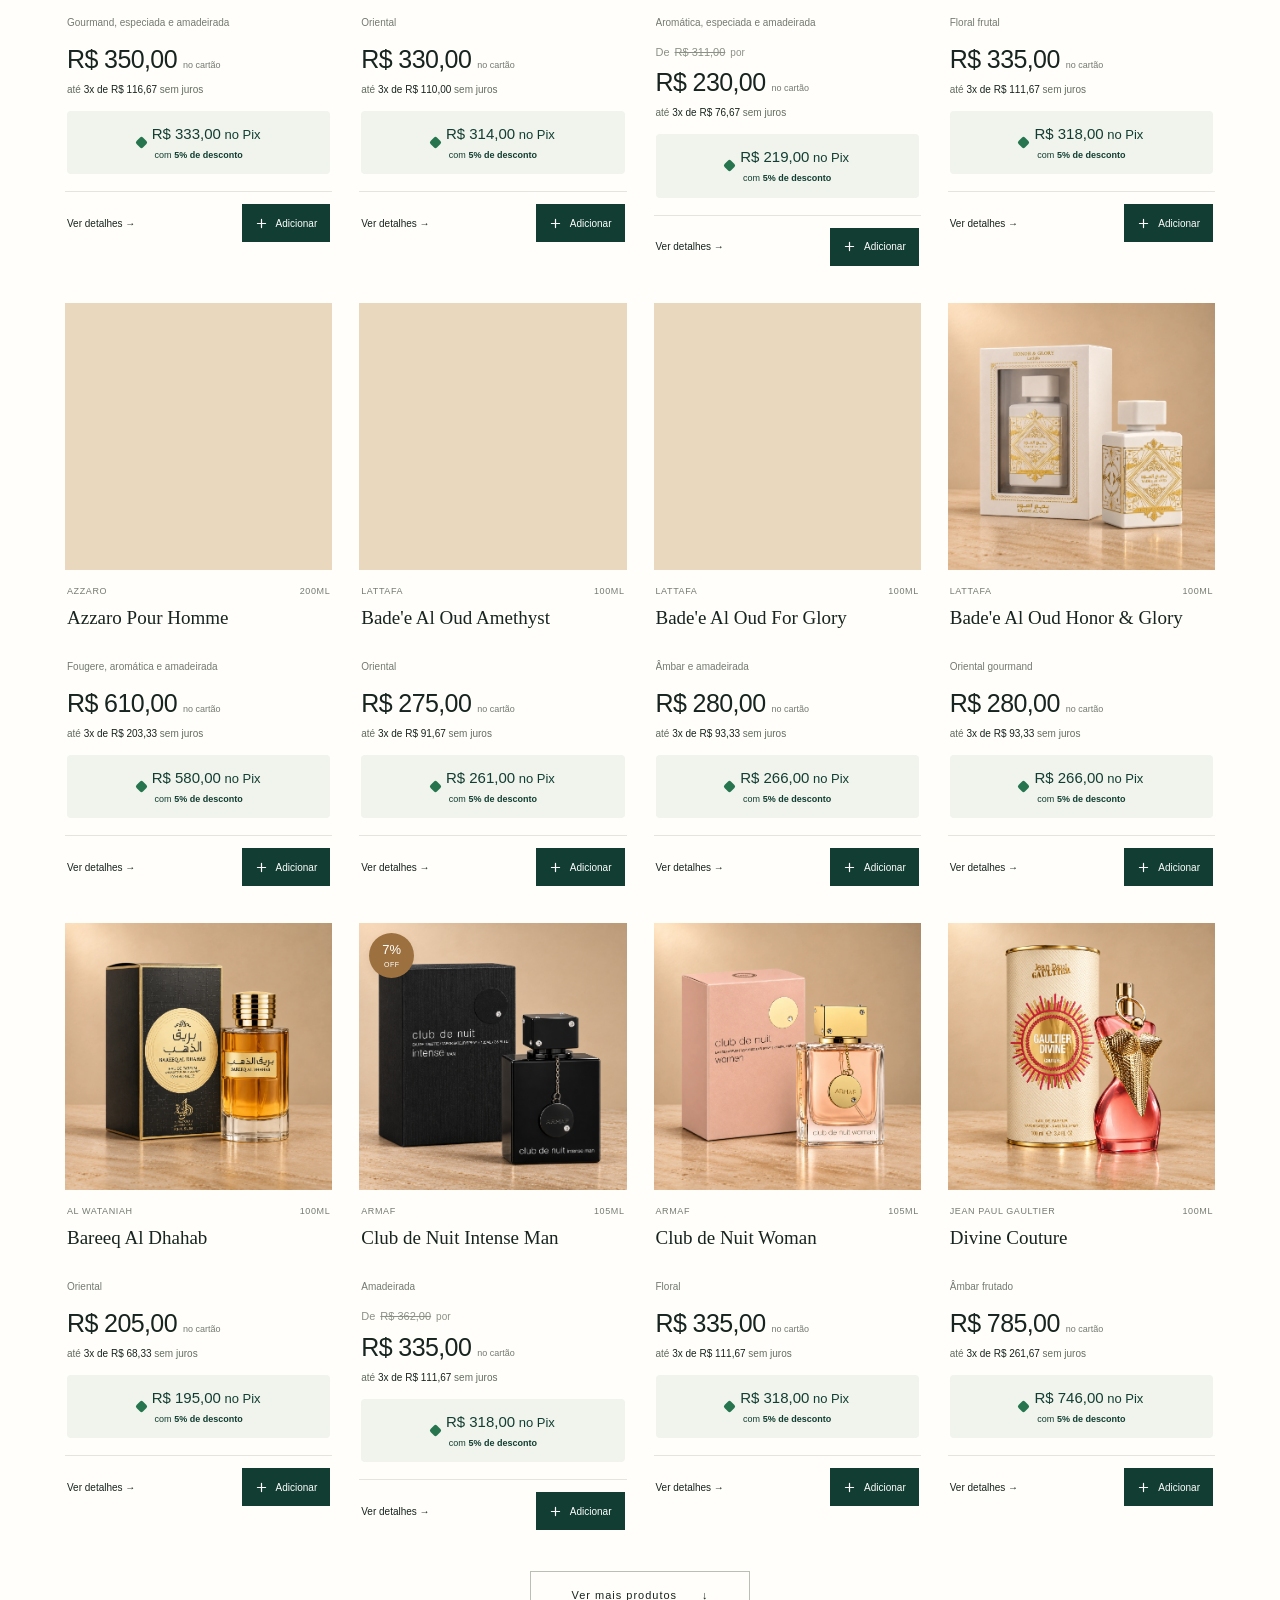
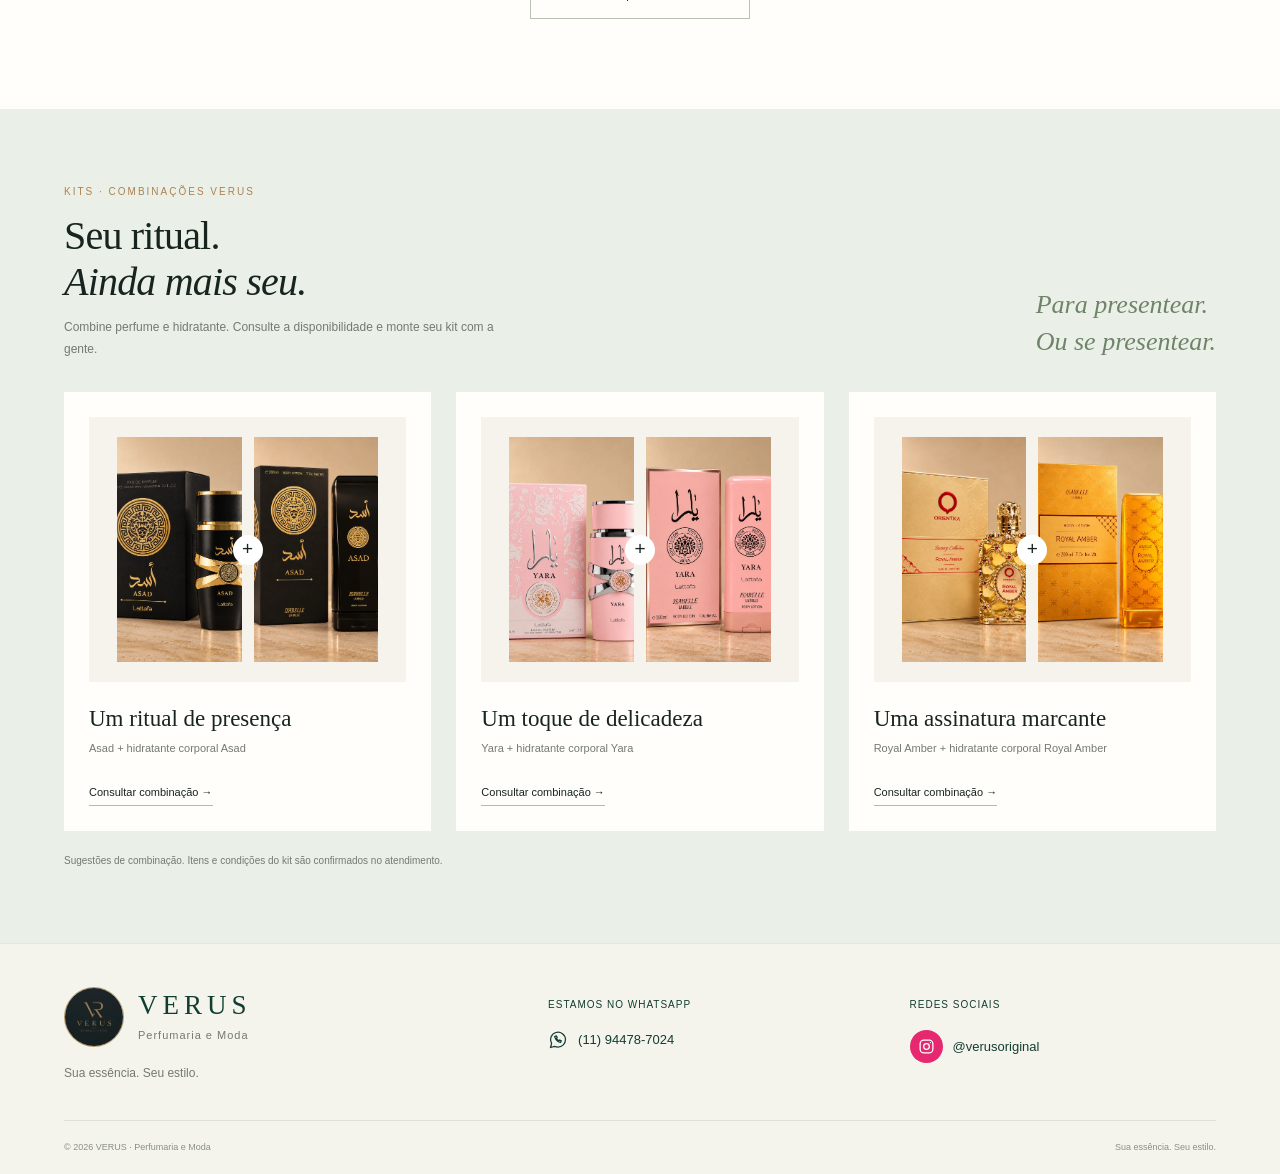
==== commit 453dcc4e: "Uniformiza áreas da moda e suaviza troca de fotos no hover" ====
--- a/index.html
+++ b/index.html
@@ -7,9 +7,9 @@
   <meta name="description" content="Descubra a curadoria VERUS de perfumes árabes, perfumes de nicho, cuidados e moda. Sua essência. Seu estilo.">
   <title>VERUS — Sua essência. Seu estilo.</title>
   <link rel="icon" href="verus-assets/logo.webp" type="image/webp">
-  <link rel="stylesheet" href="styles.css?v=versos-ilustrativos">
-  <script src="products.js?v=versos-ilustrativos" defer></script>
-  <script src="store.js?v=versos-ilustrativos" defer></script>
+  <link rel="stylesheet" href="styles.css?v=moda-fundo-uniforme">
+  <script src="products.js?v=moda-fundo-uniforme" defer></script>
+  <script src="store.js?v=moda-fundo-uniforme" defer></script>
 </head>
 <body data-page="home">
   <a class="skip-link" href="#conteudo">Pular para o conteúdo</a>
--- a/styles.css
+++ b/styles.css
@@ -234,3 +234,27 @@
 .color-choice-photo>span:last-child{padding:0 2px 3px;line-height:1.35}
 .other-colors .color-choice-photo[aria-current]{outline:1px solid var(--forest)}
 .other-colors .color-choice:focus-visible{outline:2px solid var(--gold);outline-offset:3px}
+
+/* Superfície uniforme da moda e troca discreta entre frente e verso. */
+:root{--fashion-surface:#f3f2f0;--fashion-surface-hover:#e7e5e1}
+.product-card[data-kind=Roupa] .product-picture,
+.product-gallery.fashion-product-gallery,
+.photo-window.fashion-gallery-photo,
+.photo-window.fashion-standalone-photo{background:var(--fashion-surface)}
+.product-card[data-kind=Roupa] .product-picture{display:grid;isolation:isolate;transition:background-color .45s ease;border-radius:5px;overflow:hidden}
+.fashion-card-view{display:block;grid-area:1/1;width:100%;height:100%;min-width:0;transition:opacity .45s ease}
+.fashion-card-view .fashion-gallery-photo{border-radius:0;background:transparent}
+.fashion-card-back{opacity:0;pointer-events:none}
+.product-card[data-kind=Roupa] .product-picture::after{content:'';position:absolute;inset:0;z-index:1;pointer-events:none;background:#17221b;opacity:0;transition:opacity .45s ease}
+.product-card[data-kind=Roupa] .product-picture:focus-visible{background:var(--fashion-surface-hover)}
+.product-card[data-kind=Roupa] .product-picture:focus-visible::after{opacity:.025}
+.product-card[data-kind=Roupa] .product-picture:focus-visible .fashion-card-back{opacity:1}
+.product-card[data-kind=Roupa] .product-picture:focus-visible:has(.fashion-card-back) .fashion-card-front{opacity:0}
+@media(hover:hover) and (pointer:fine){
+ .product-card[data-kind=Roupa] .product-picture:hover{background:var(--fashion-surface-hover)}
+ .product-card[data-kind=Roupa] .product-picture:hover::after{opacity:.025}
+ .product-card[data-kind=Roupa] .product-picture:hover .fashion-card-back{opacity:1}
+ .product-card[data-kind=Roupa] .product-picture:hover:has(.fashion-card-back) .fashion-card-front{opacity:0}
+}
+@media(prefers-reduced-motion:reduce){.fashion-card-view,.product-card[data-kind=Roupa] .product-picture,.product-card[data-kind=Roupa] .product-picture::after{transition:none}}
+.product-card[data-kind=Roupa]:hover .product-picture .photo-window{transform:none}
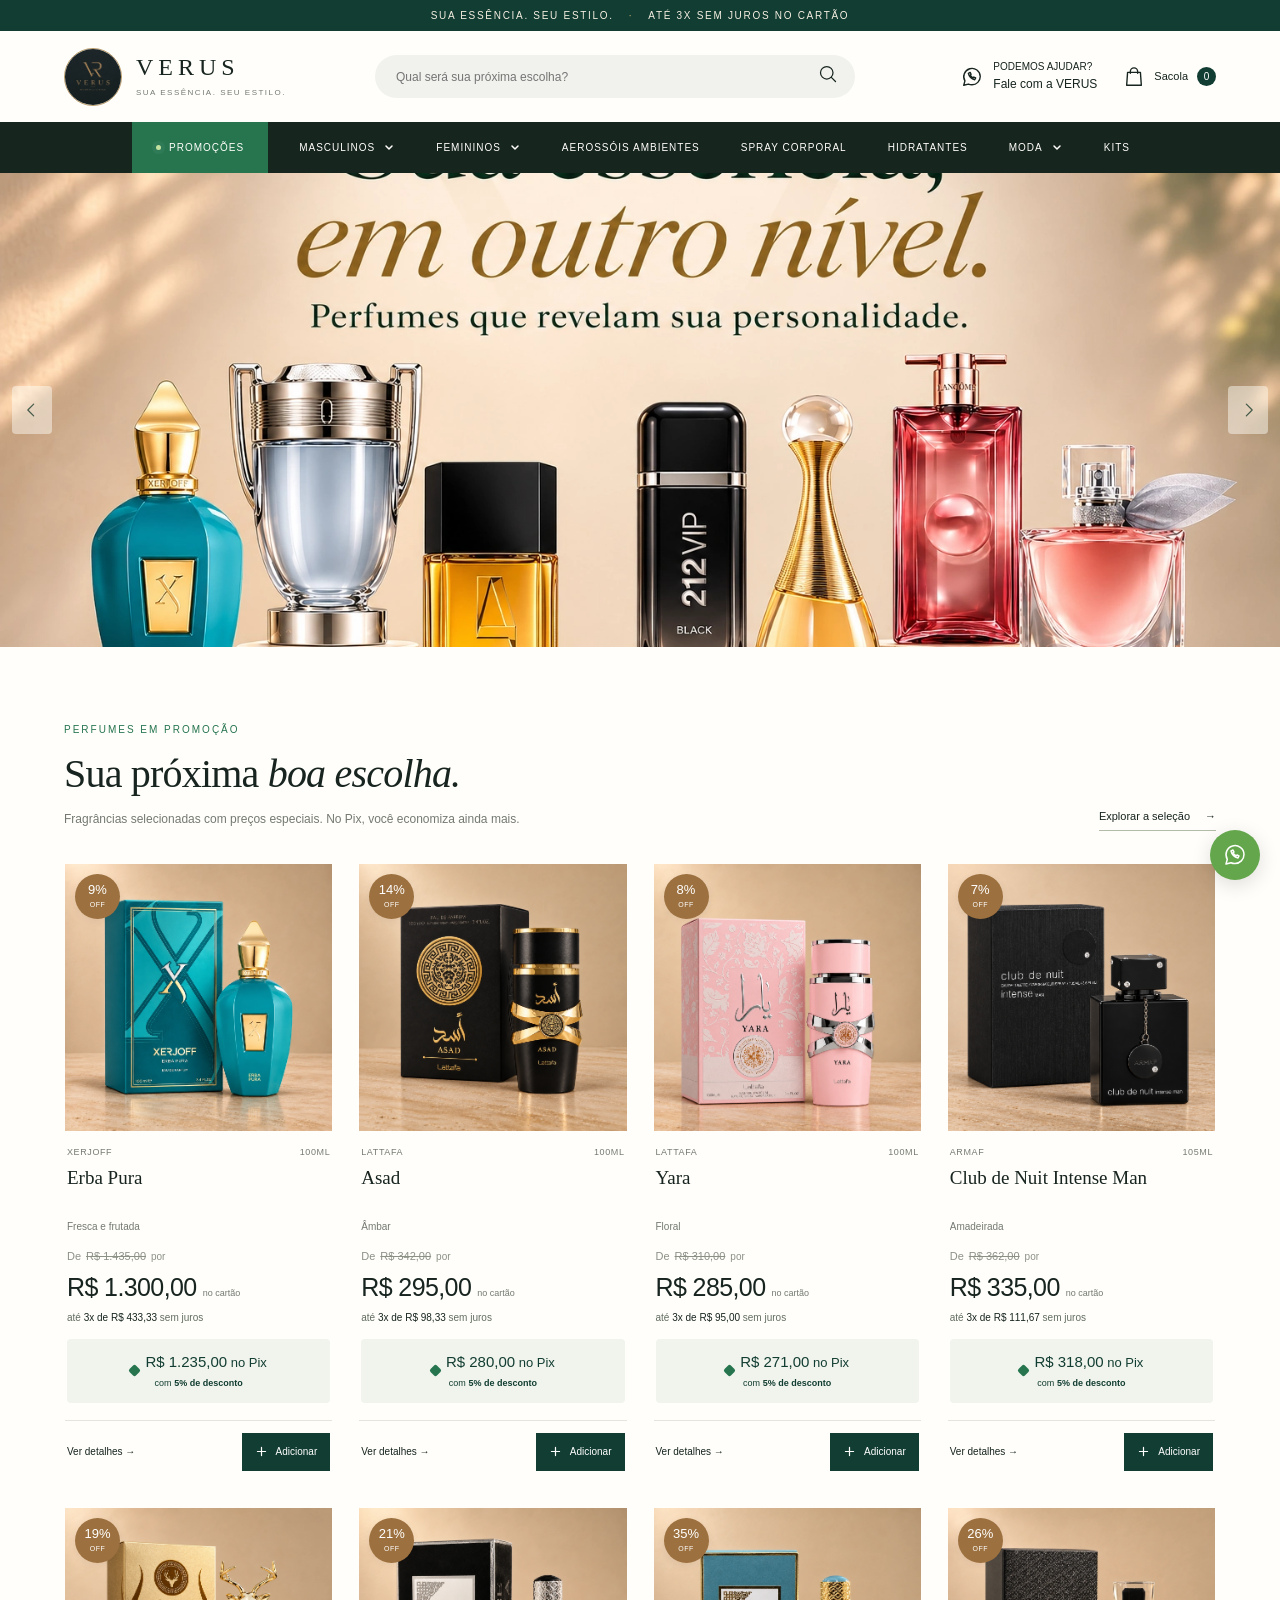
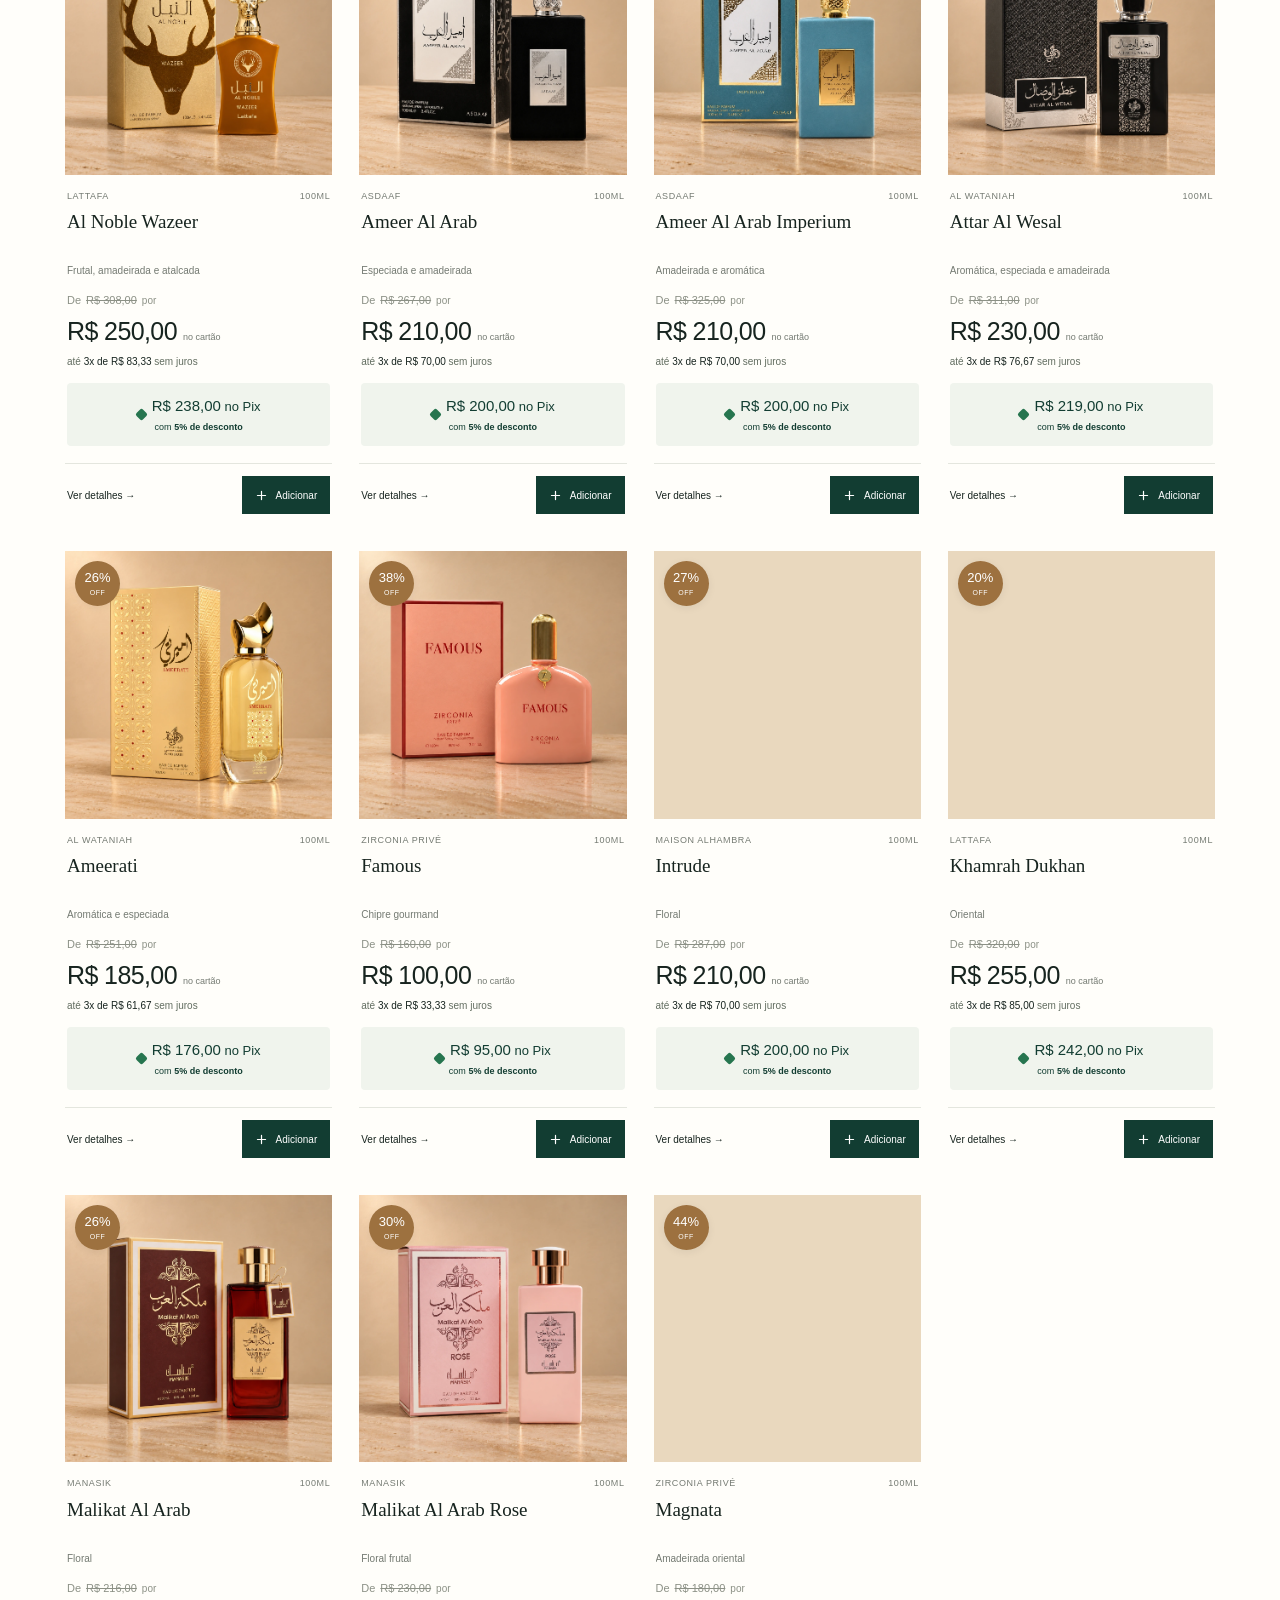
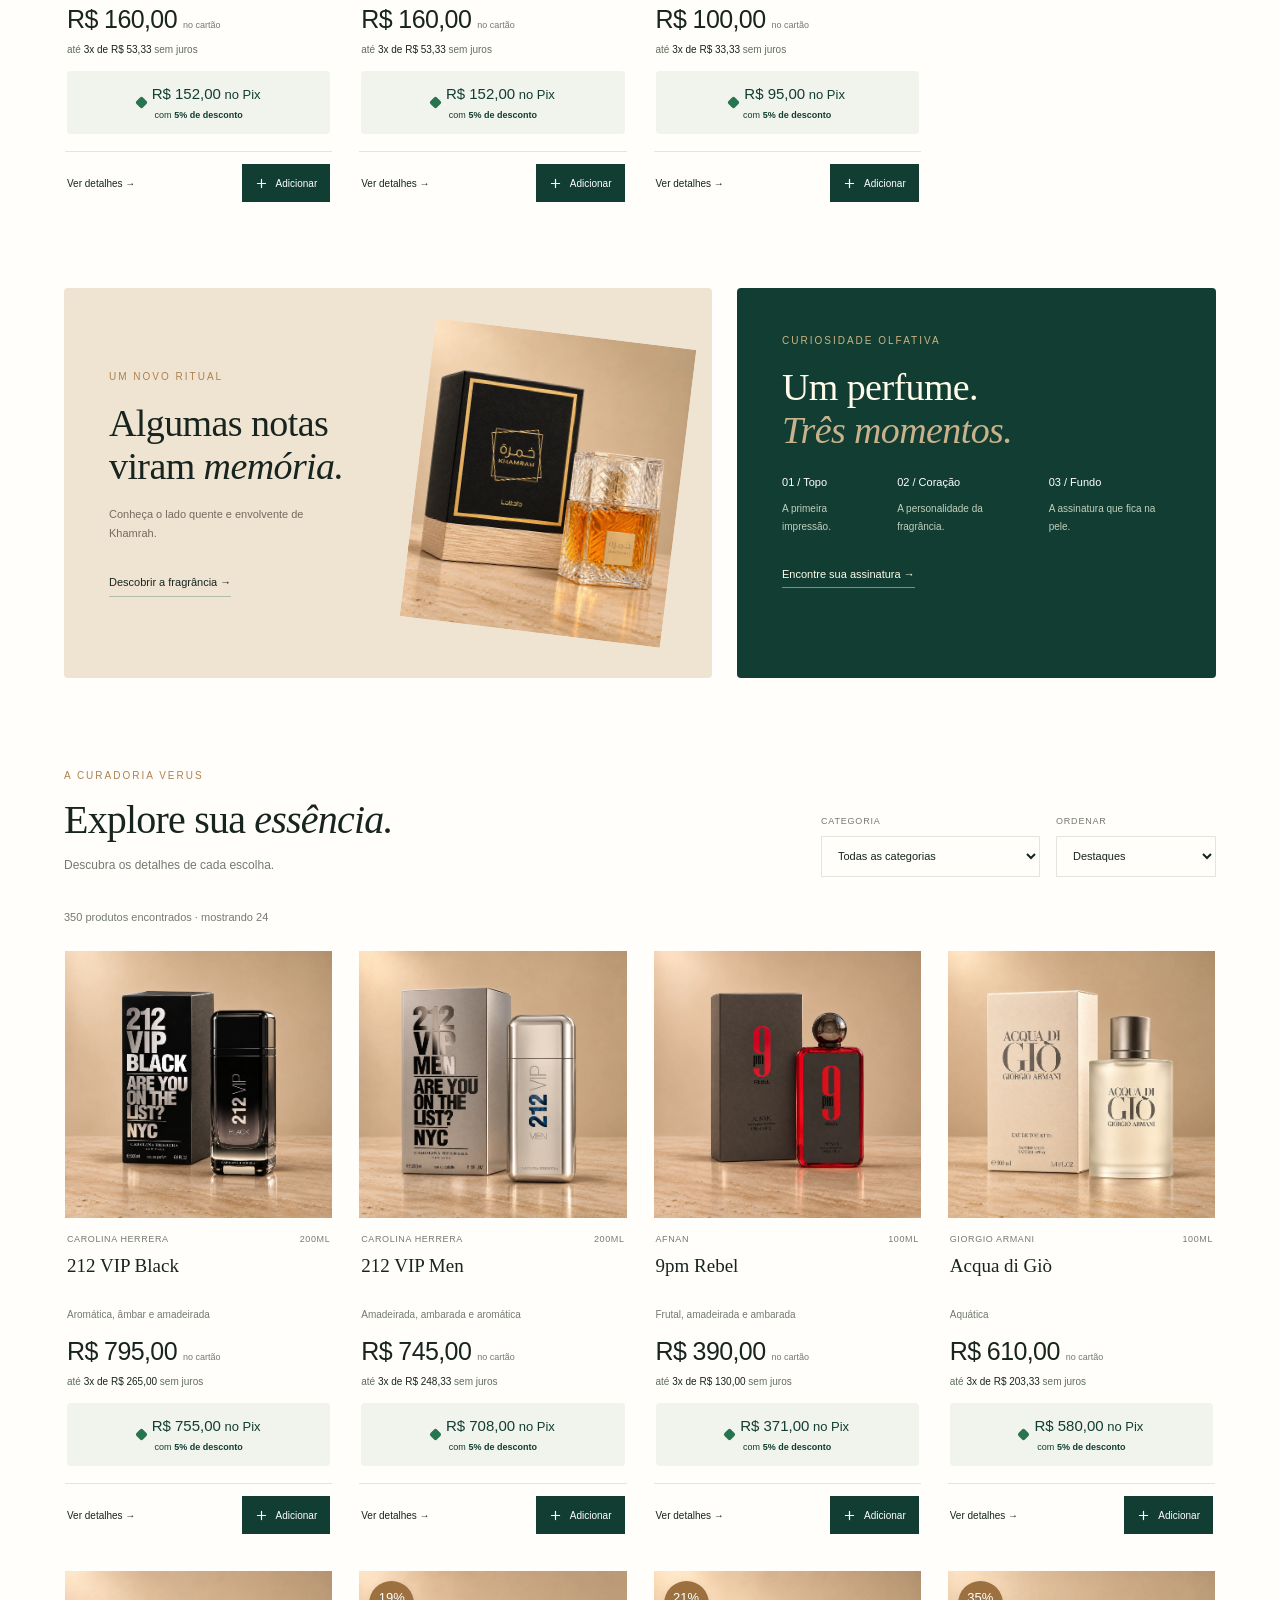
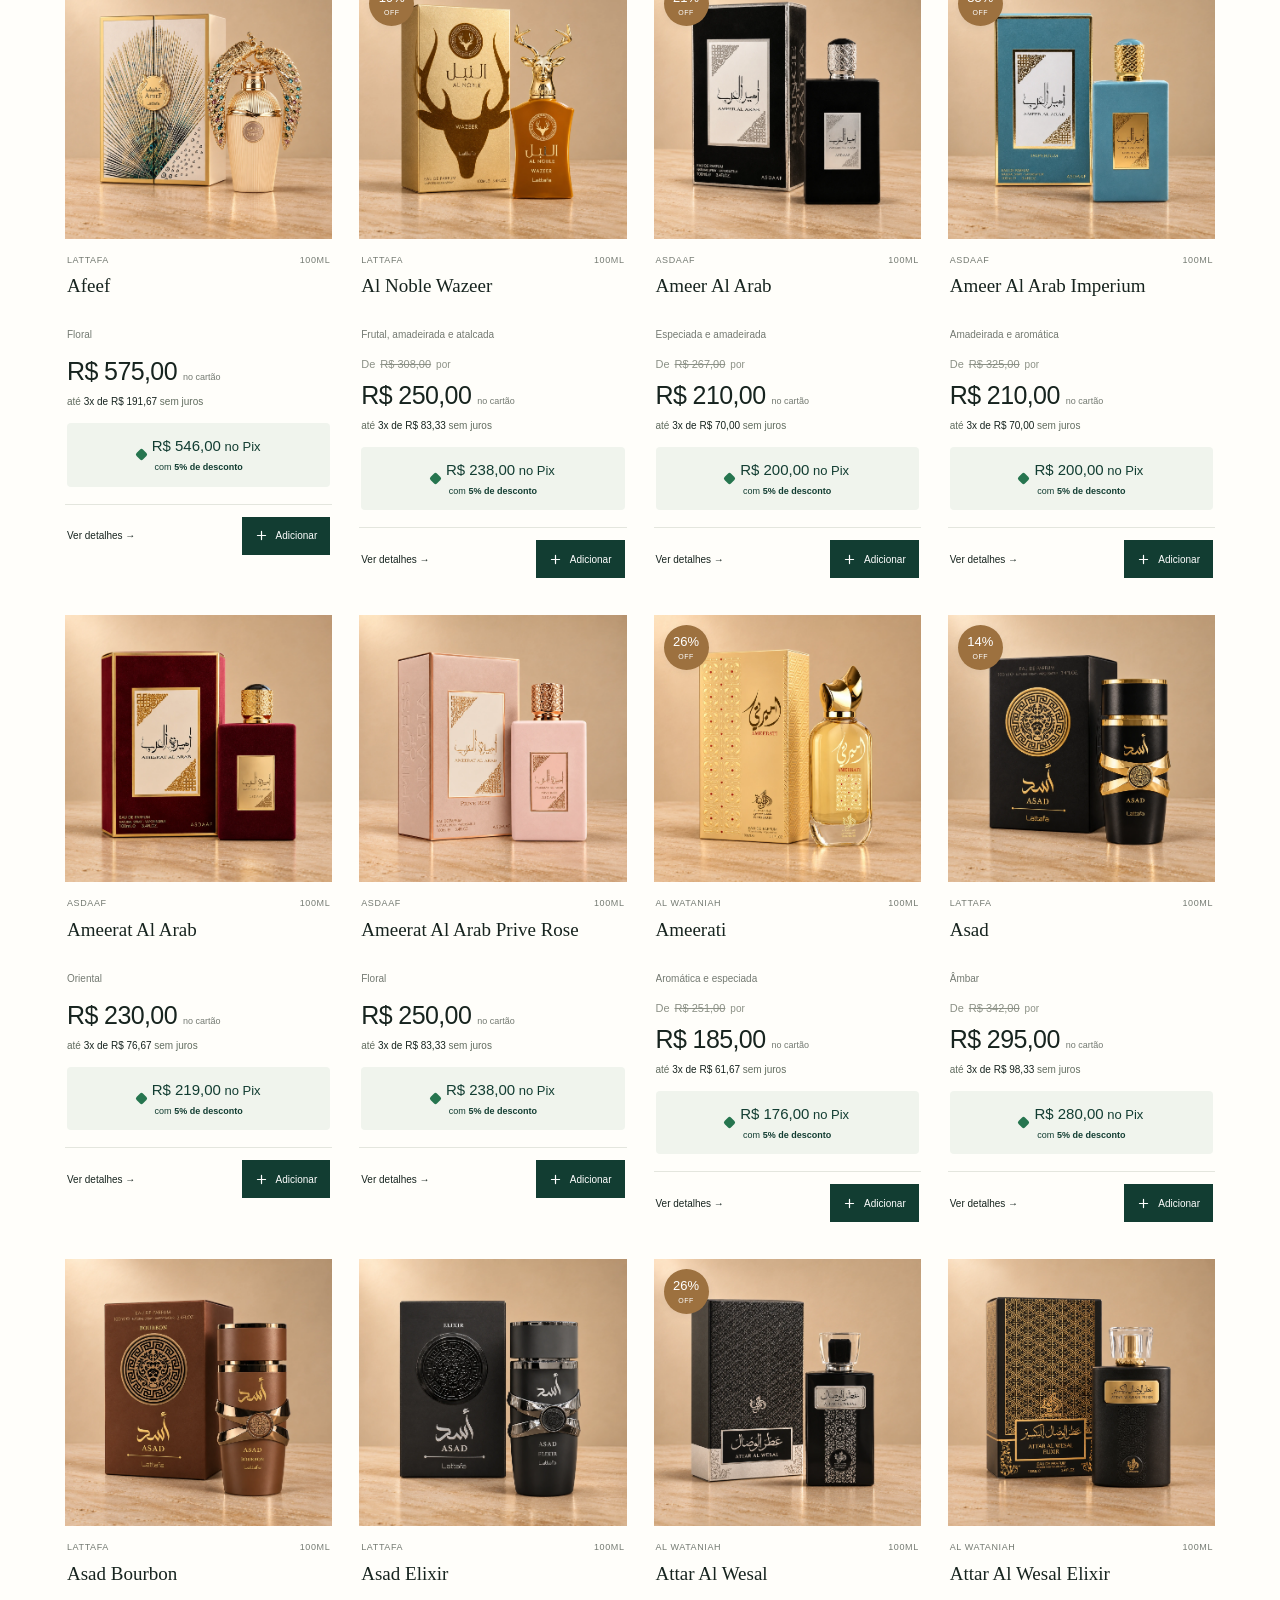
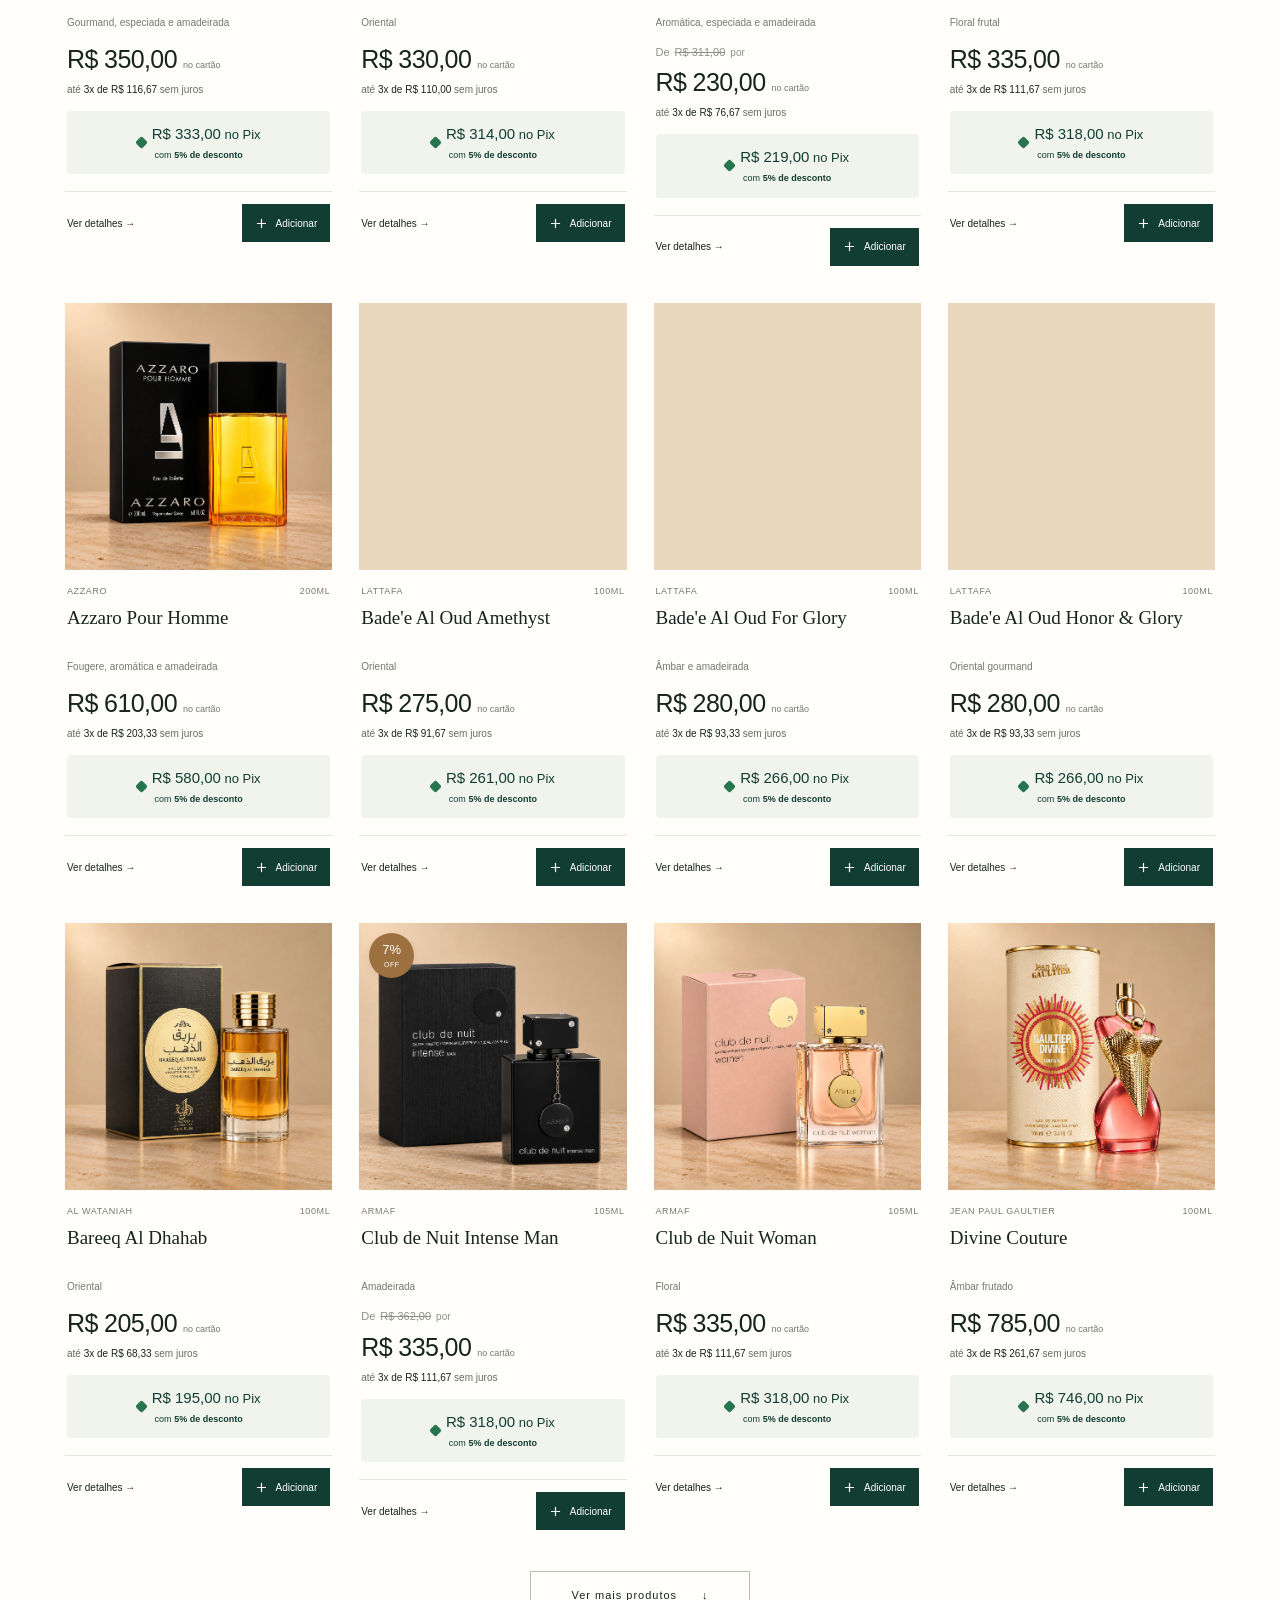
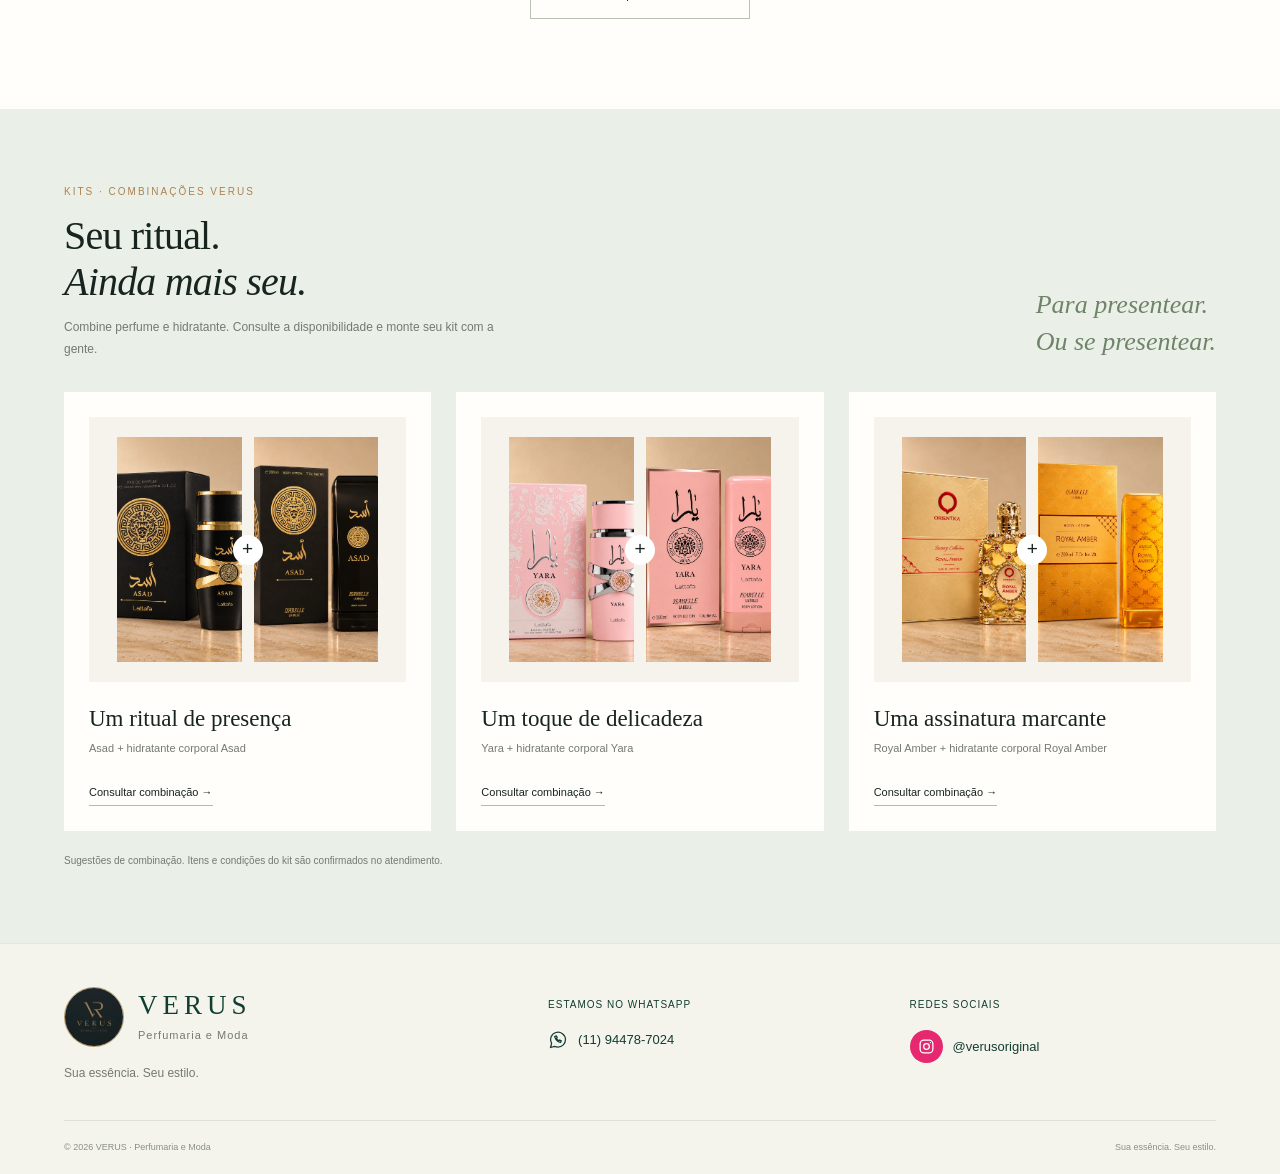
==== commit 62ba1120: "Remove fragmentos de camisetas vizinhas em 59 fotos da moda" ====
--- a/index.html
+++ b/index.html
@@ -8,7 +8,7 @@
   <title>VERUS — Sua essência. Seu estilo.</title>
   <link rel="icon" href="verus-assets/logo.webp" type="image/webp">
   <link rel="stylesheet" href="styles.css?v=moda-fundo-uniforme">
-  <script src="products.js?v=moda-fundo-uniforme" defer></script>
+  <script src="products.js?v=moda-fotos-limpas" defer></script>
   <script src="store.js?v=moda-fundo-uniforme" defer></script>
 </head>
 <body data-page="home">
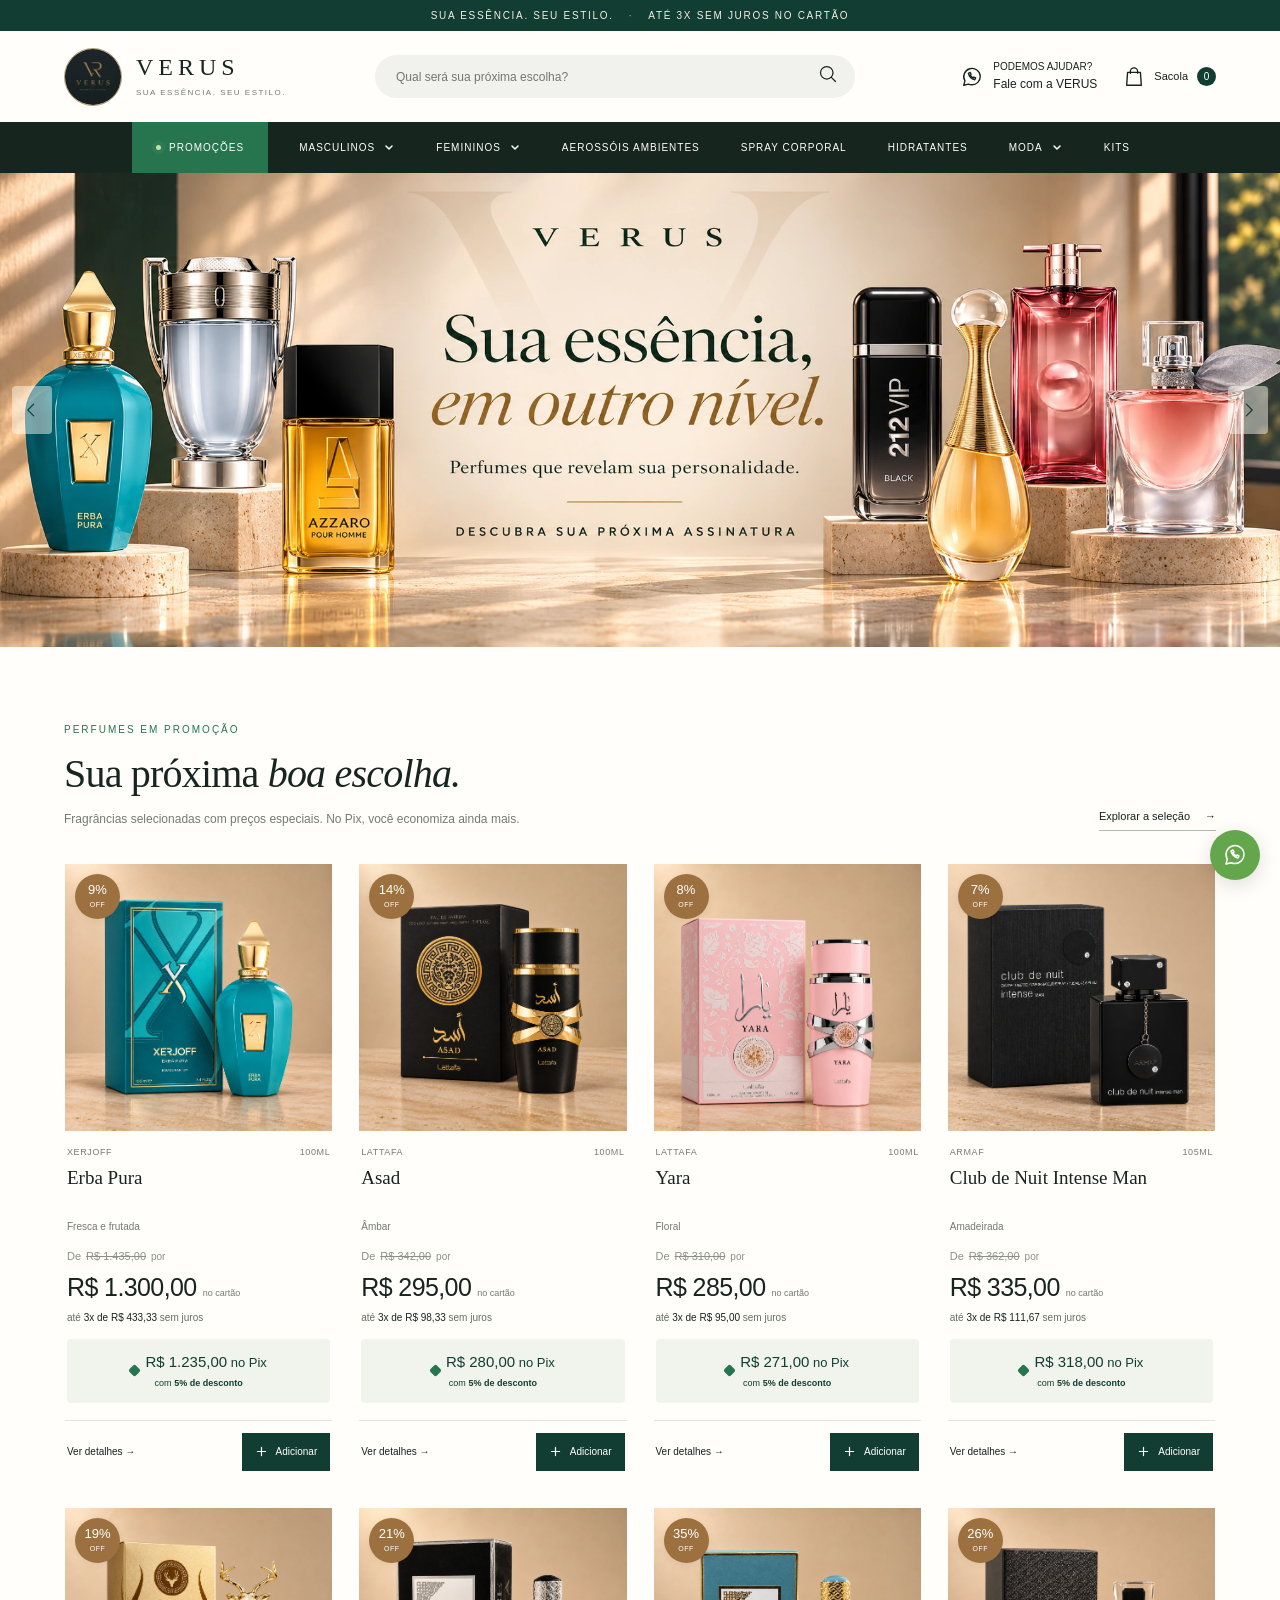
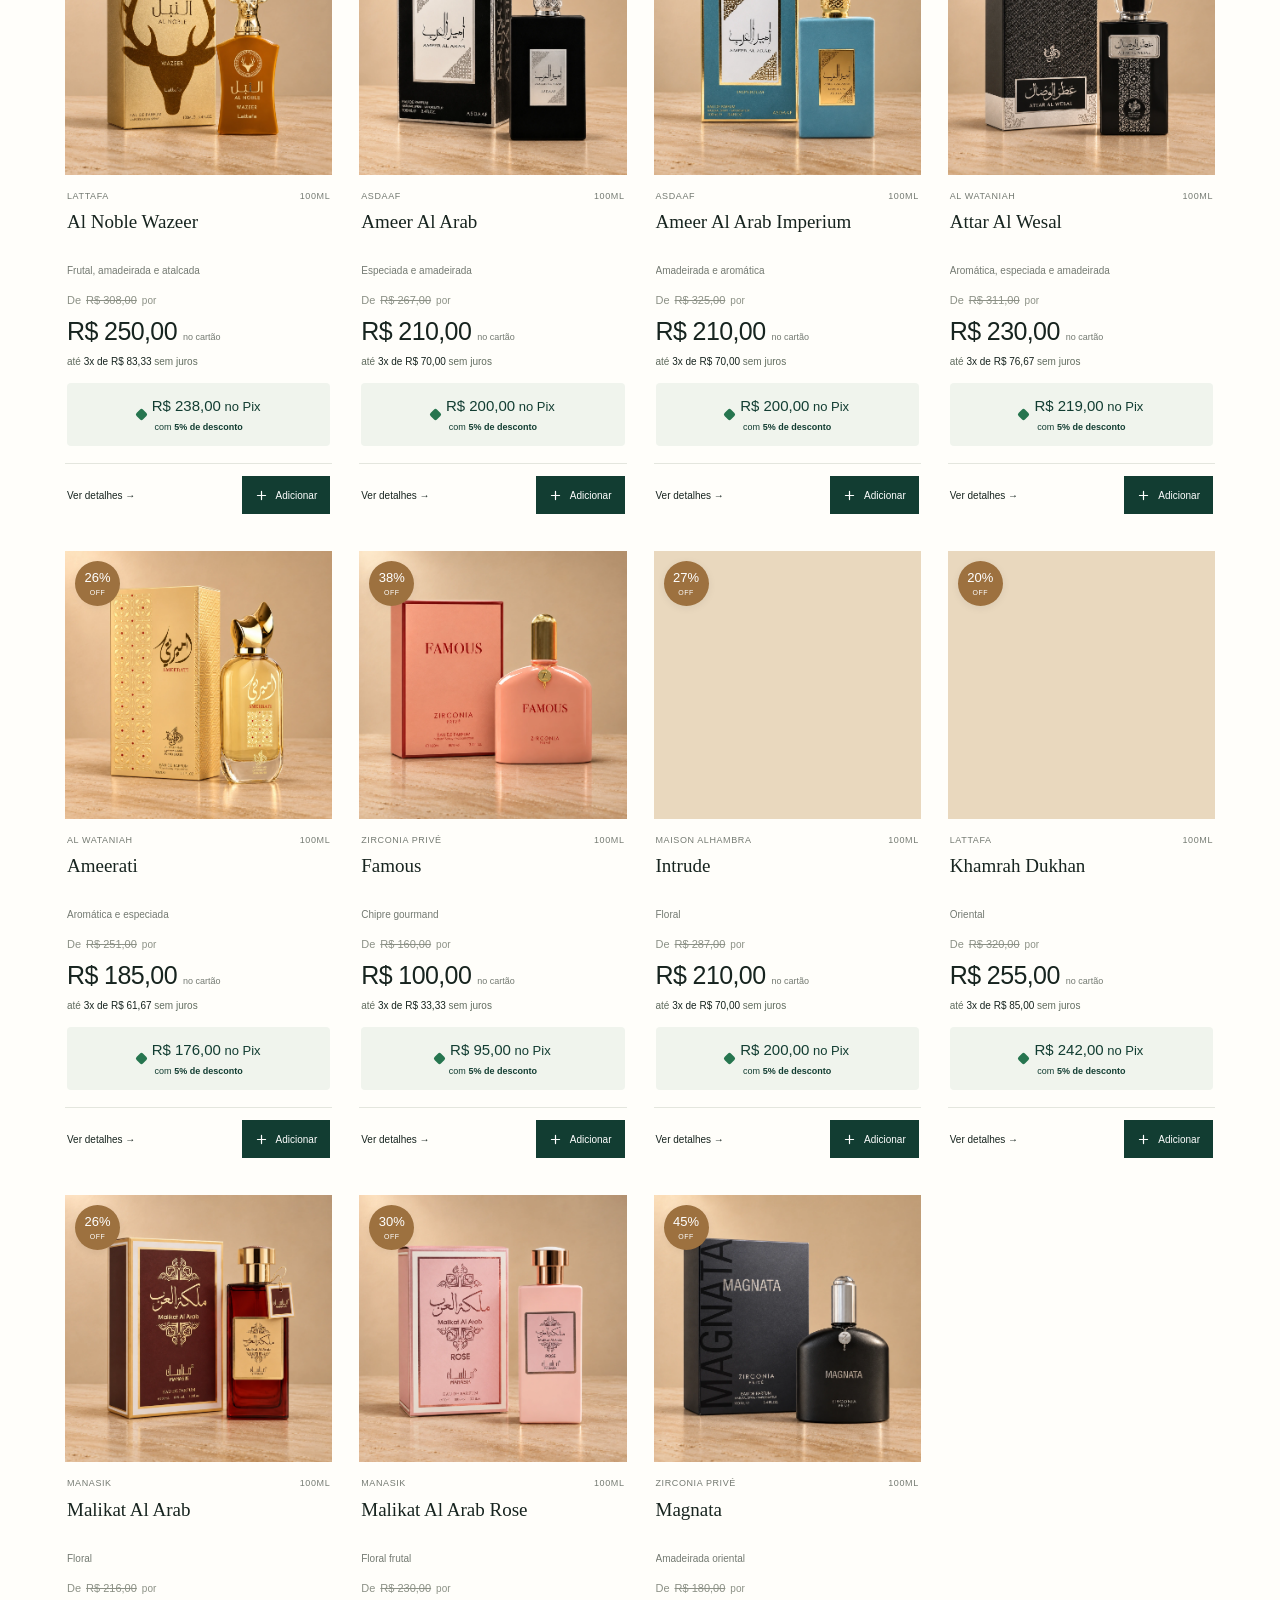
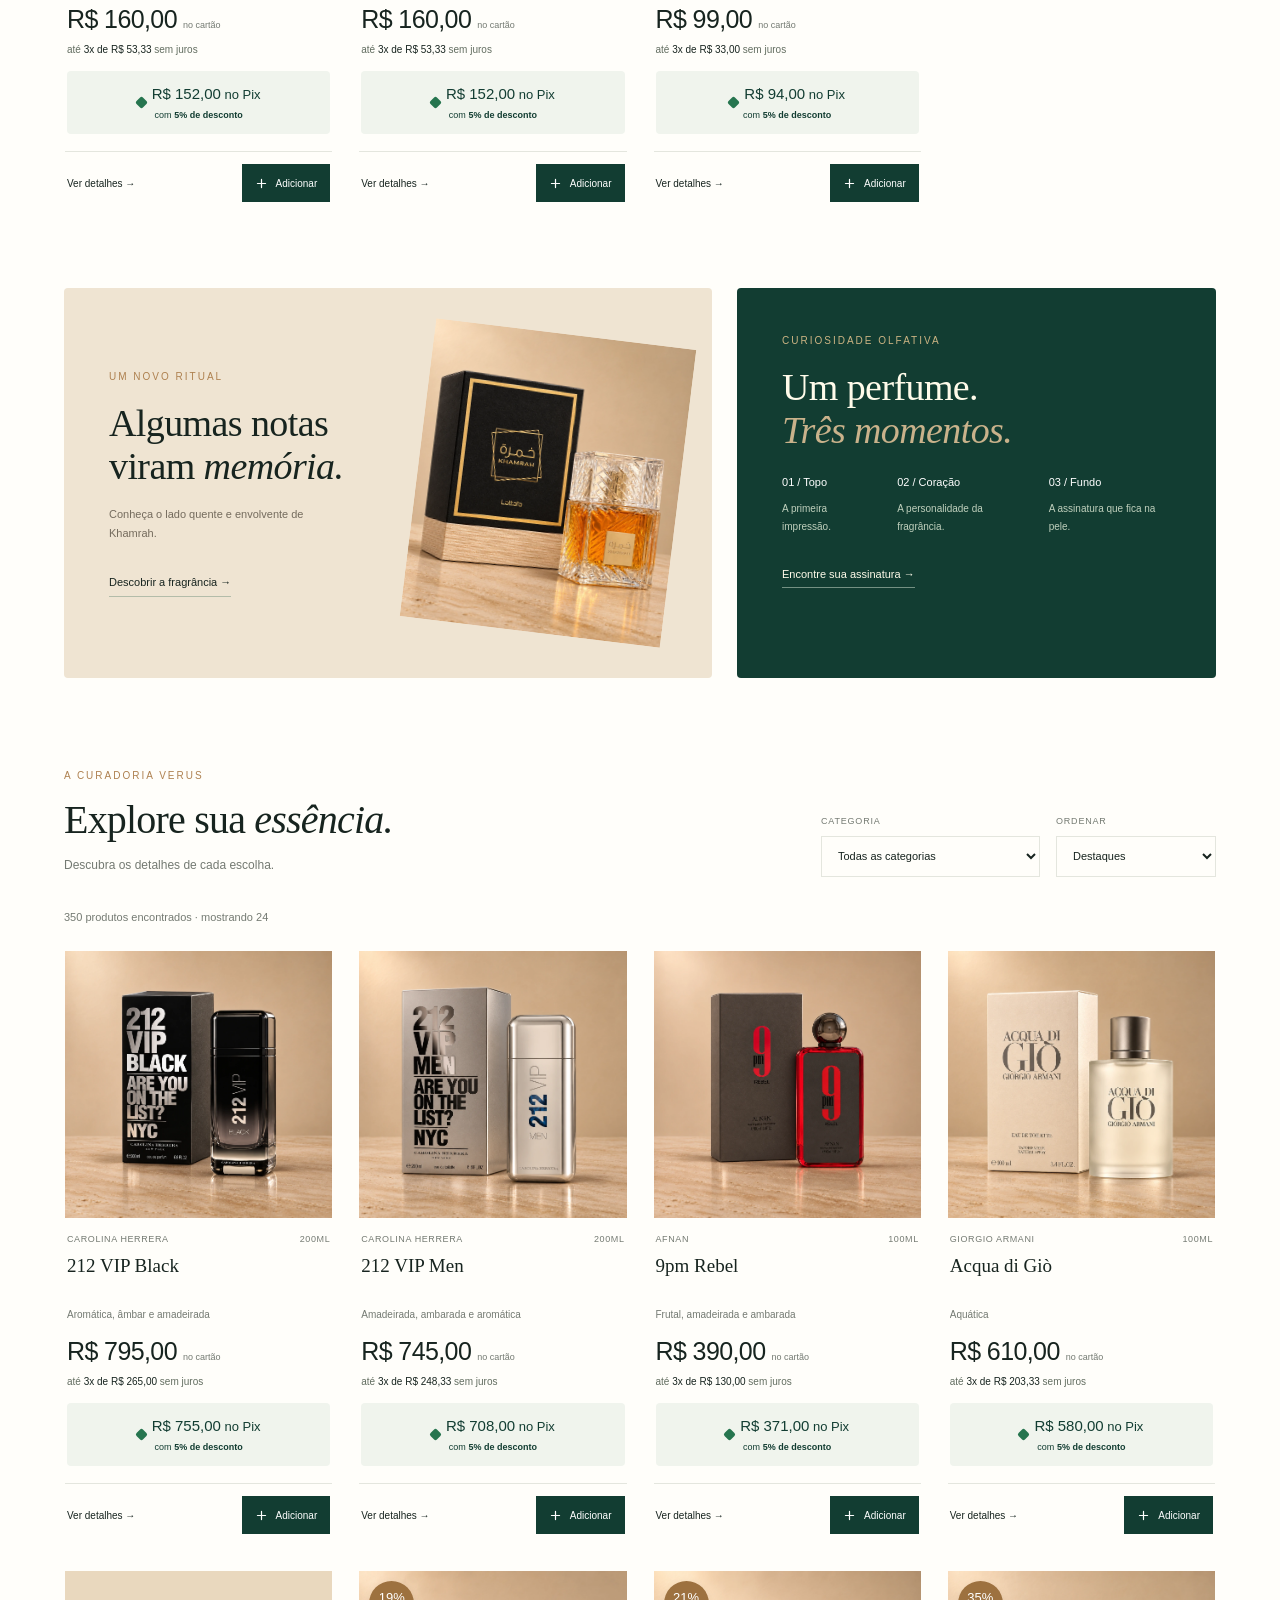
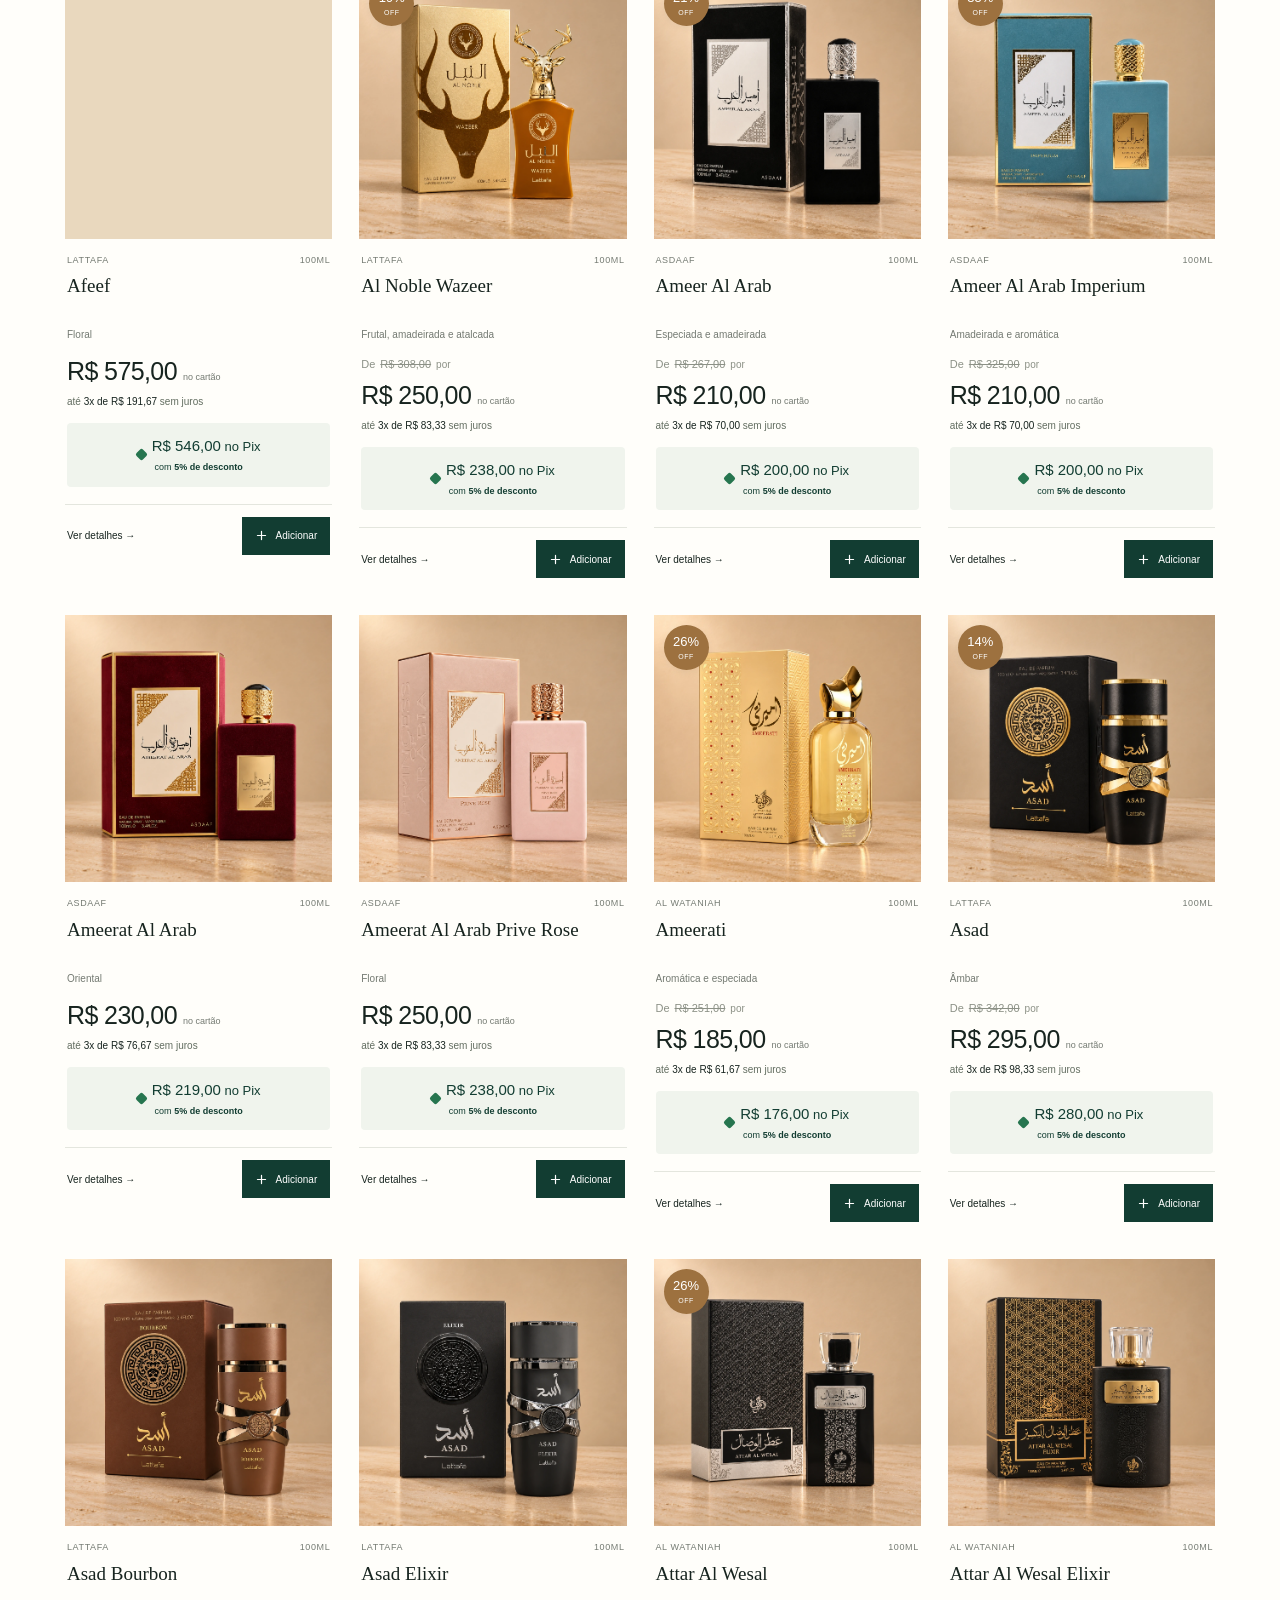
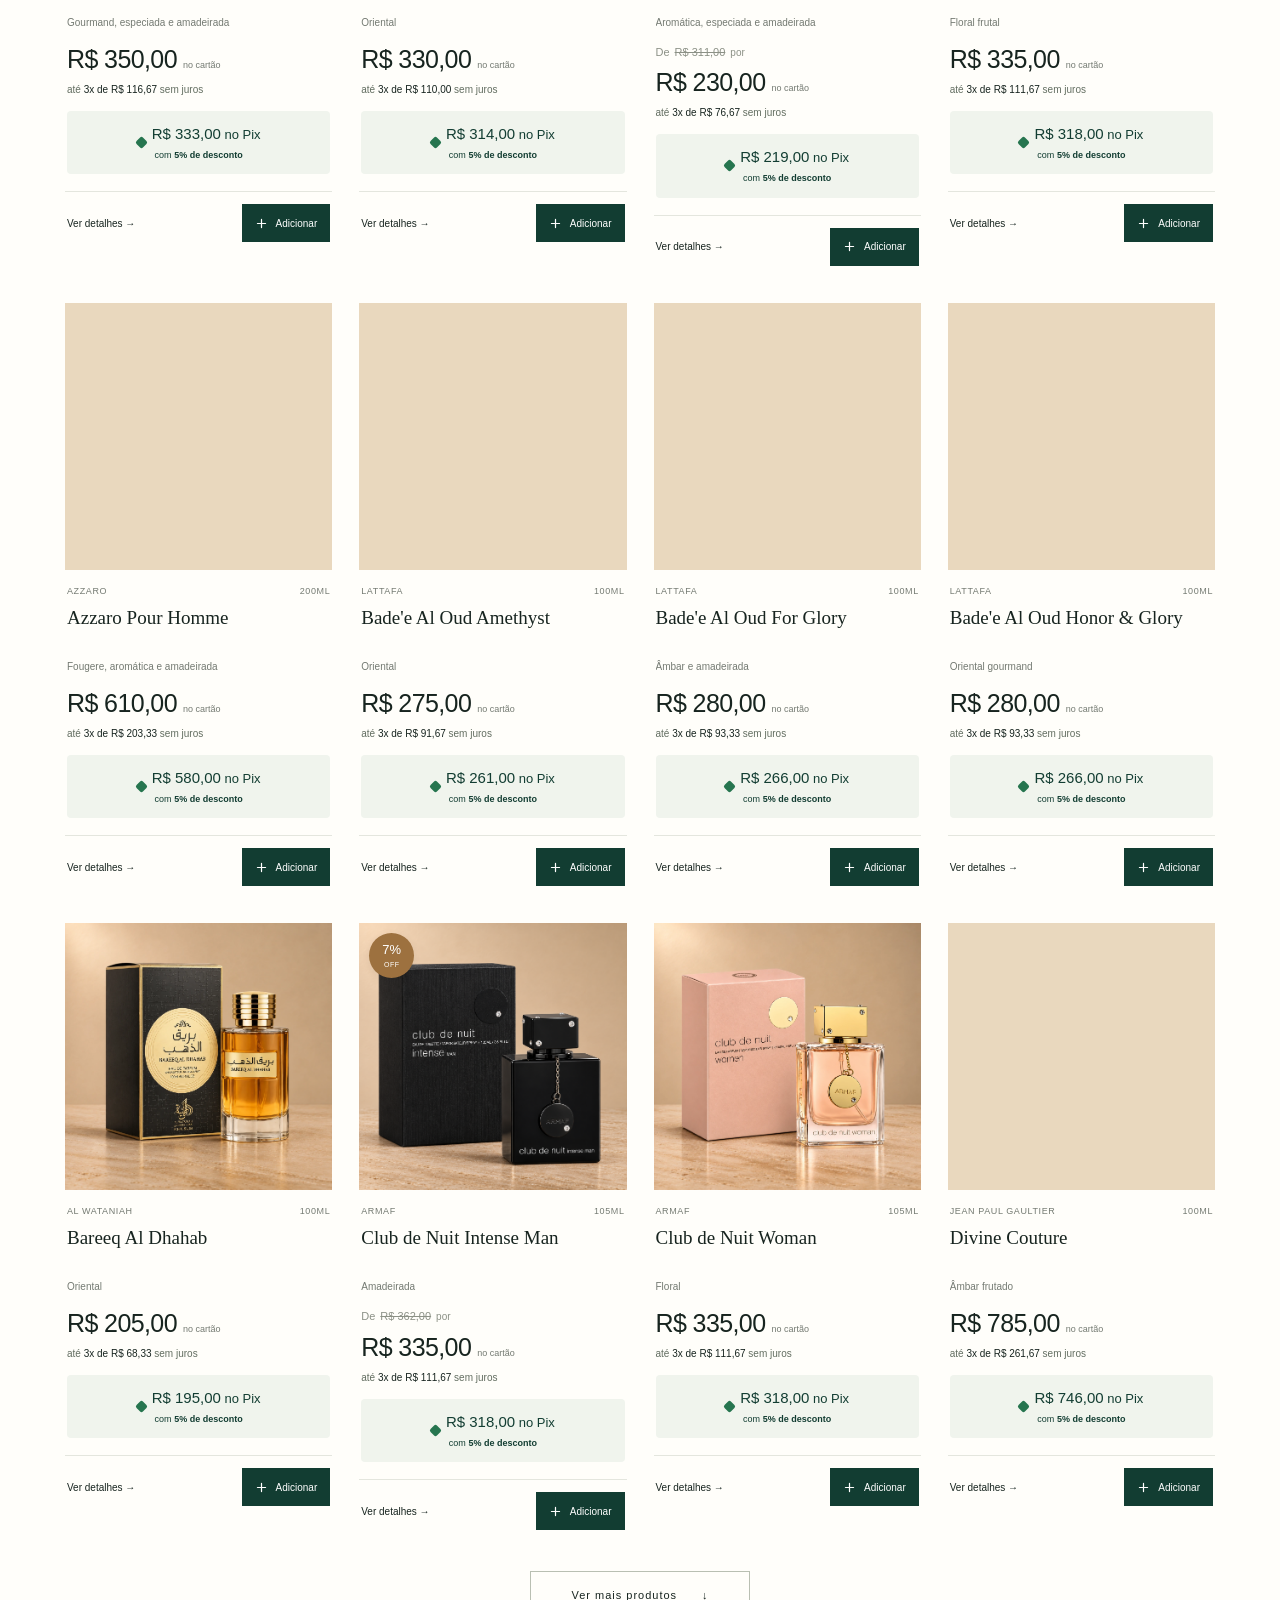
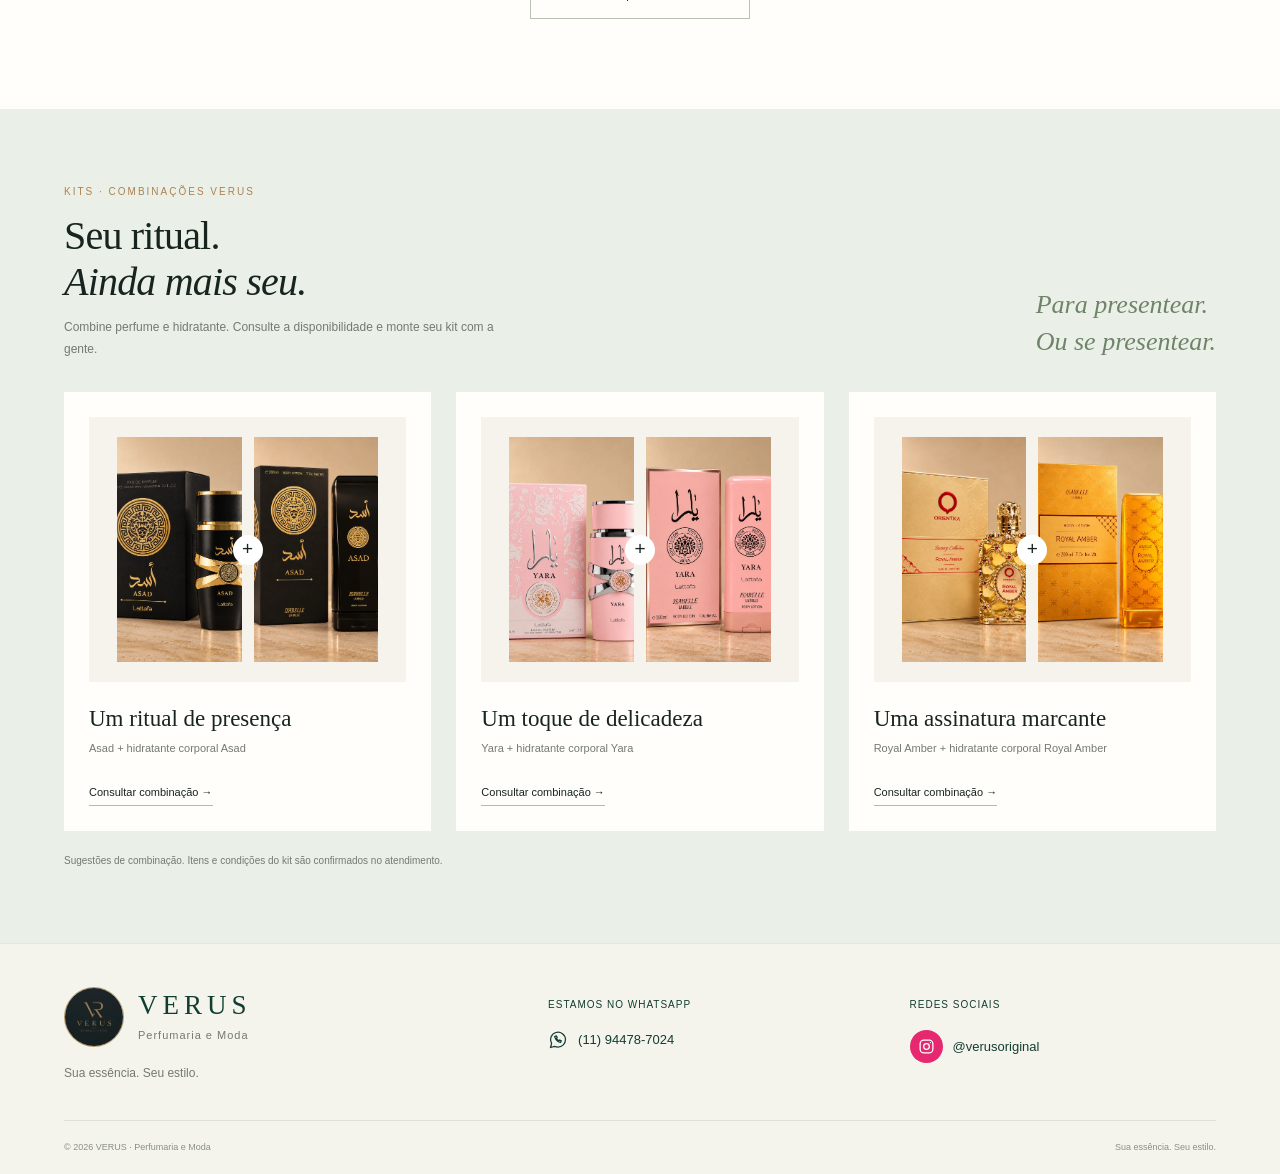
==== commit e9ba7a03: "Ajusta Magnata para R$ 99 no cartão e R$ 94 no Pix" ====
--- a/index.html
+++ b/index.html
@@ -8,7 +8,7 @@
   <title>VERUS — Sua essência. Seu estilo.</title>
   <link rel="icon" href="verus-assets/logo.webp" type="image/webp">
   <link rel="stylesheet" href="styles.css?v=moda-fundo-uniforme">
-  <script src="products.js?v=moda-fotos-limpas" defer></script>
+  <script src="products.js?v=magnata-99" defer></script>
   <script src="store.js?v=moda-fundo-uniforme" defer></script>
 </head>
 <body data-page="home">
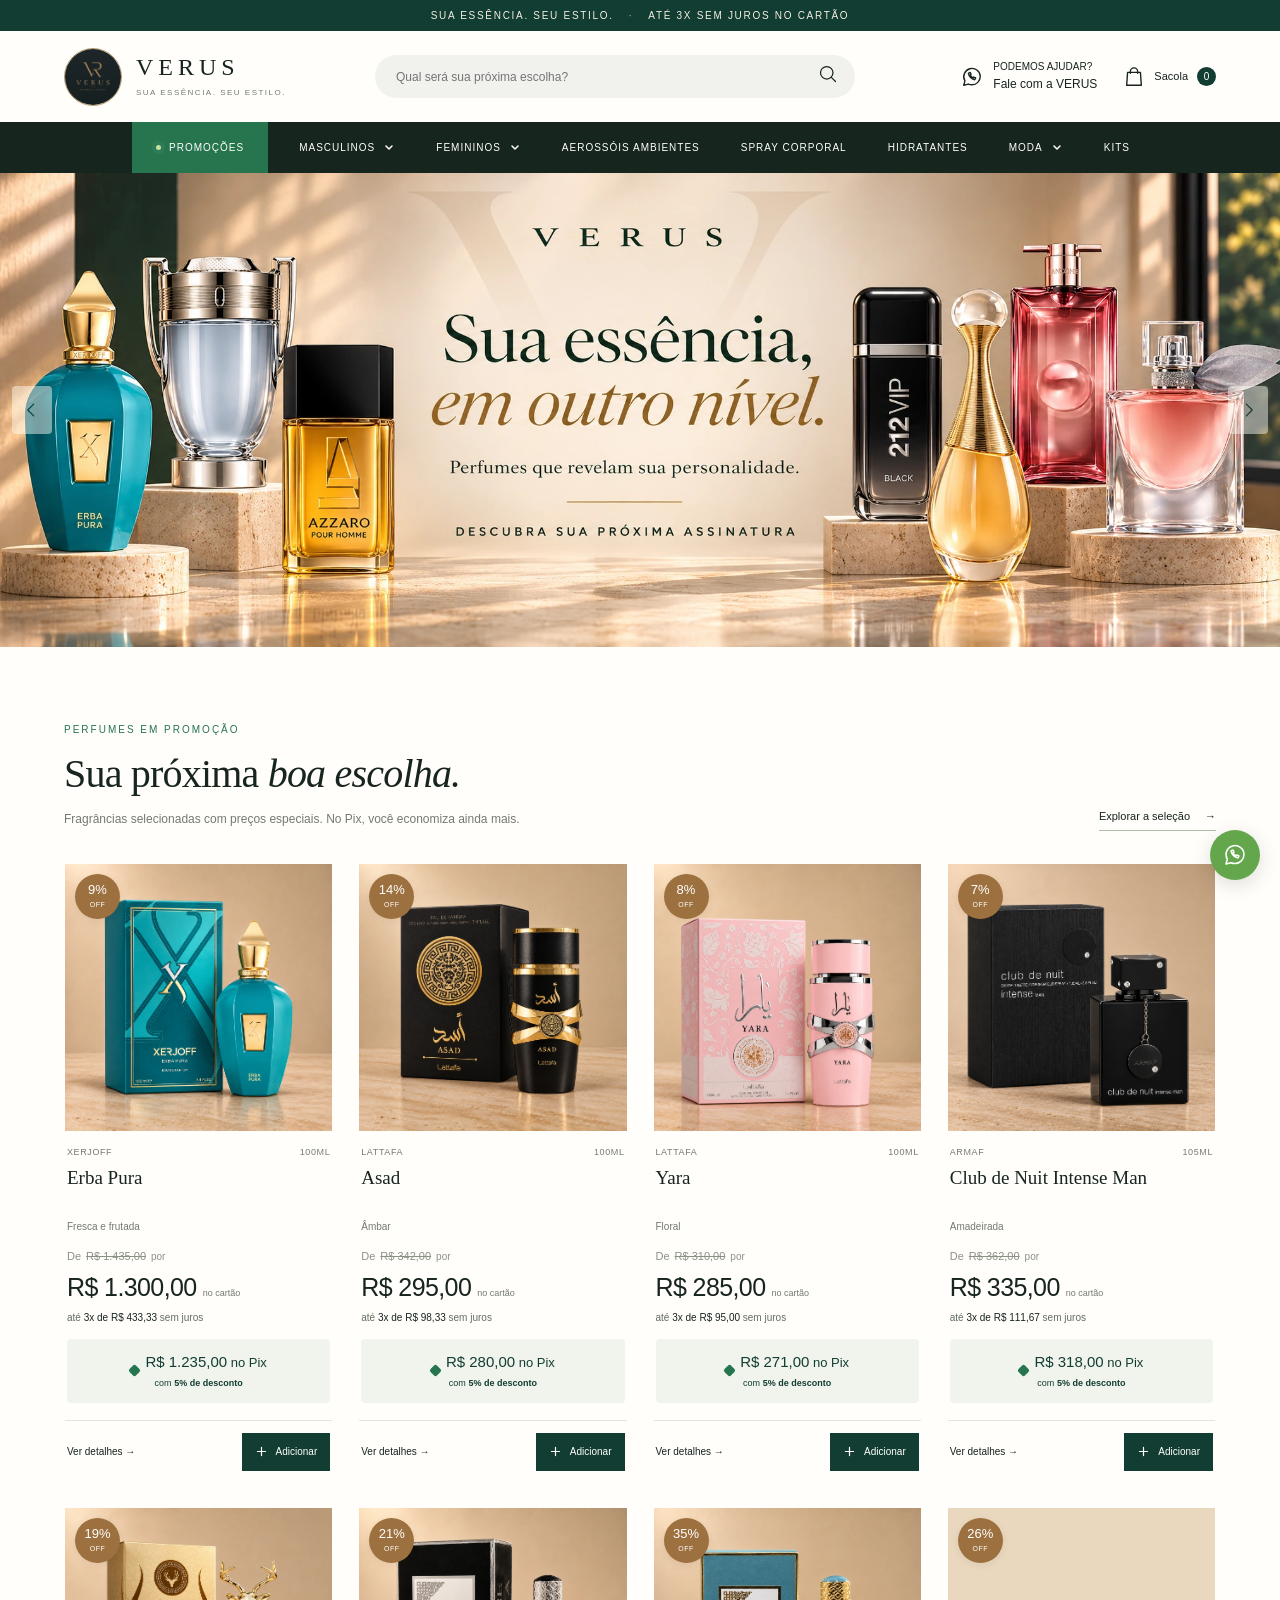
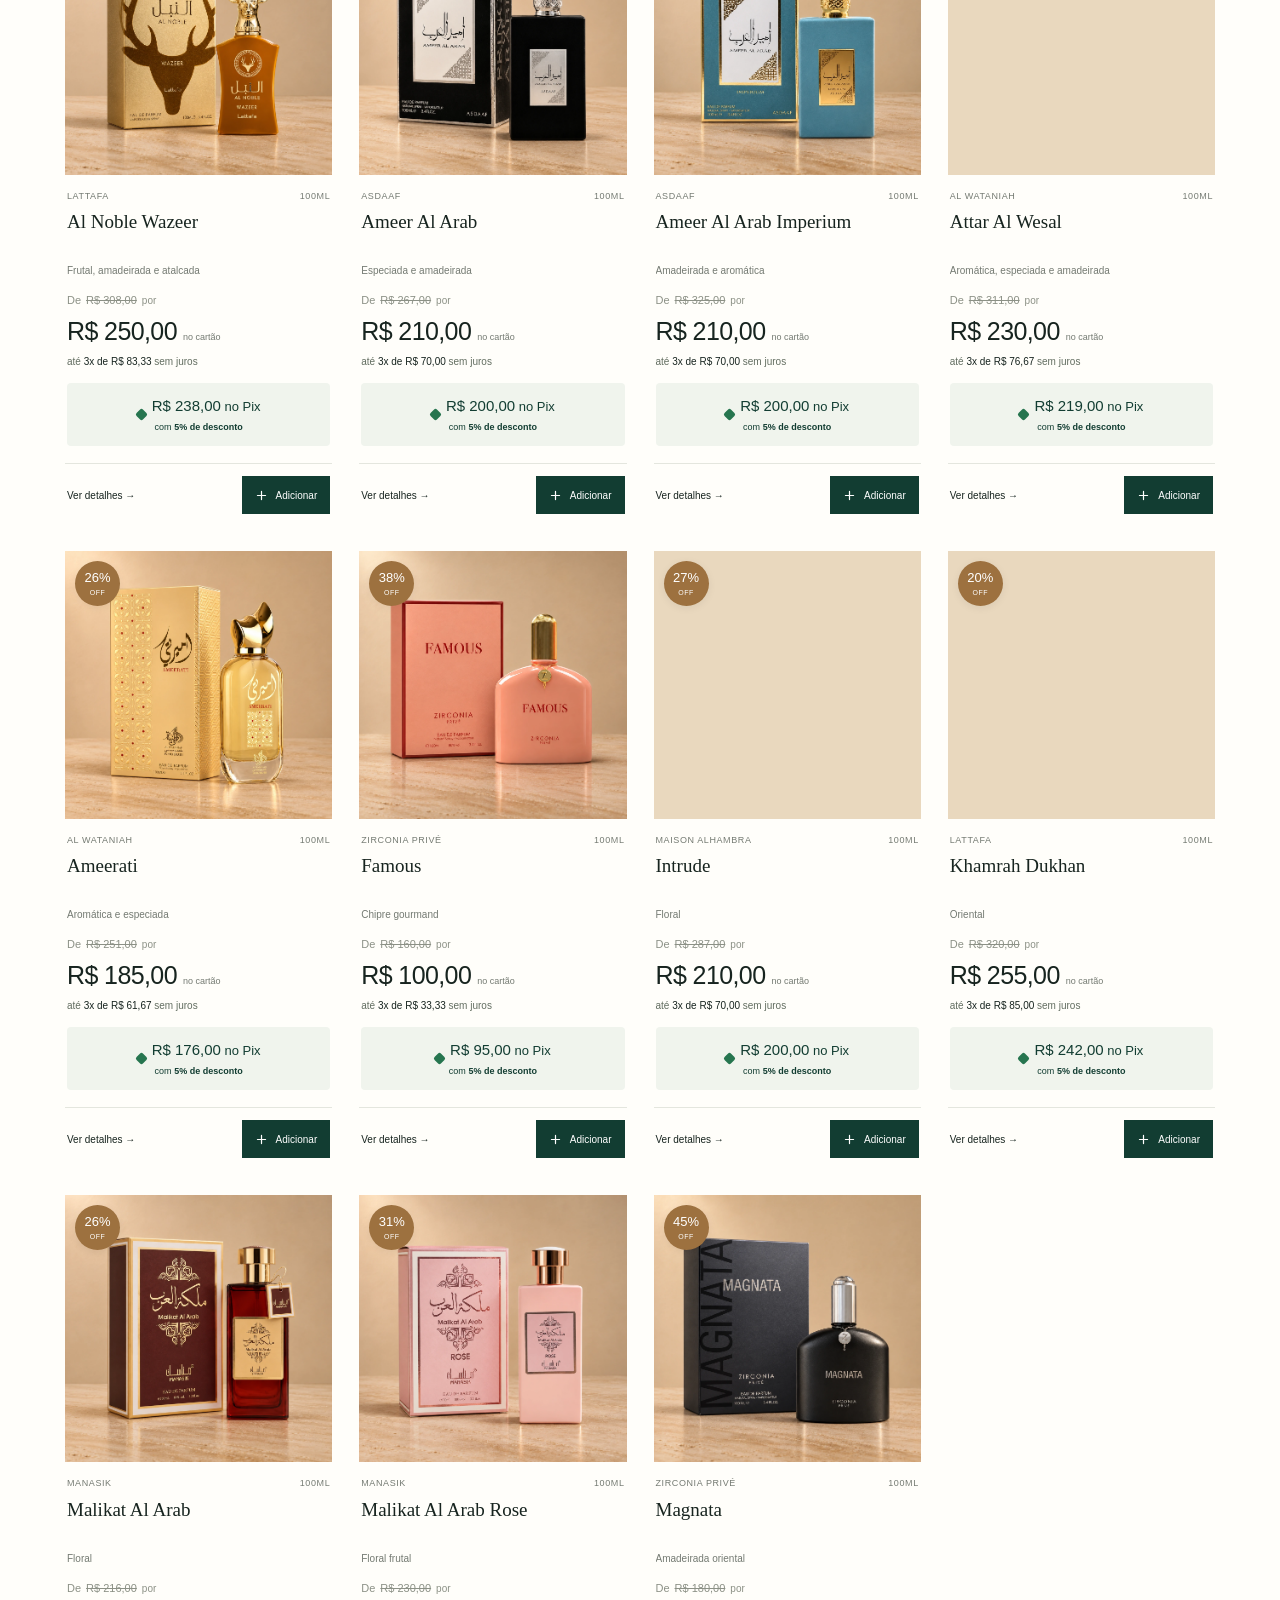
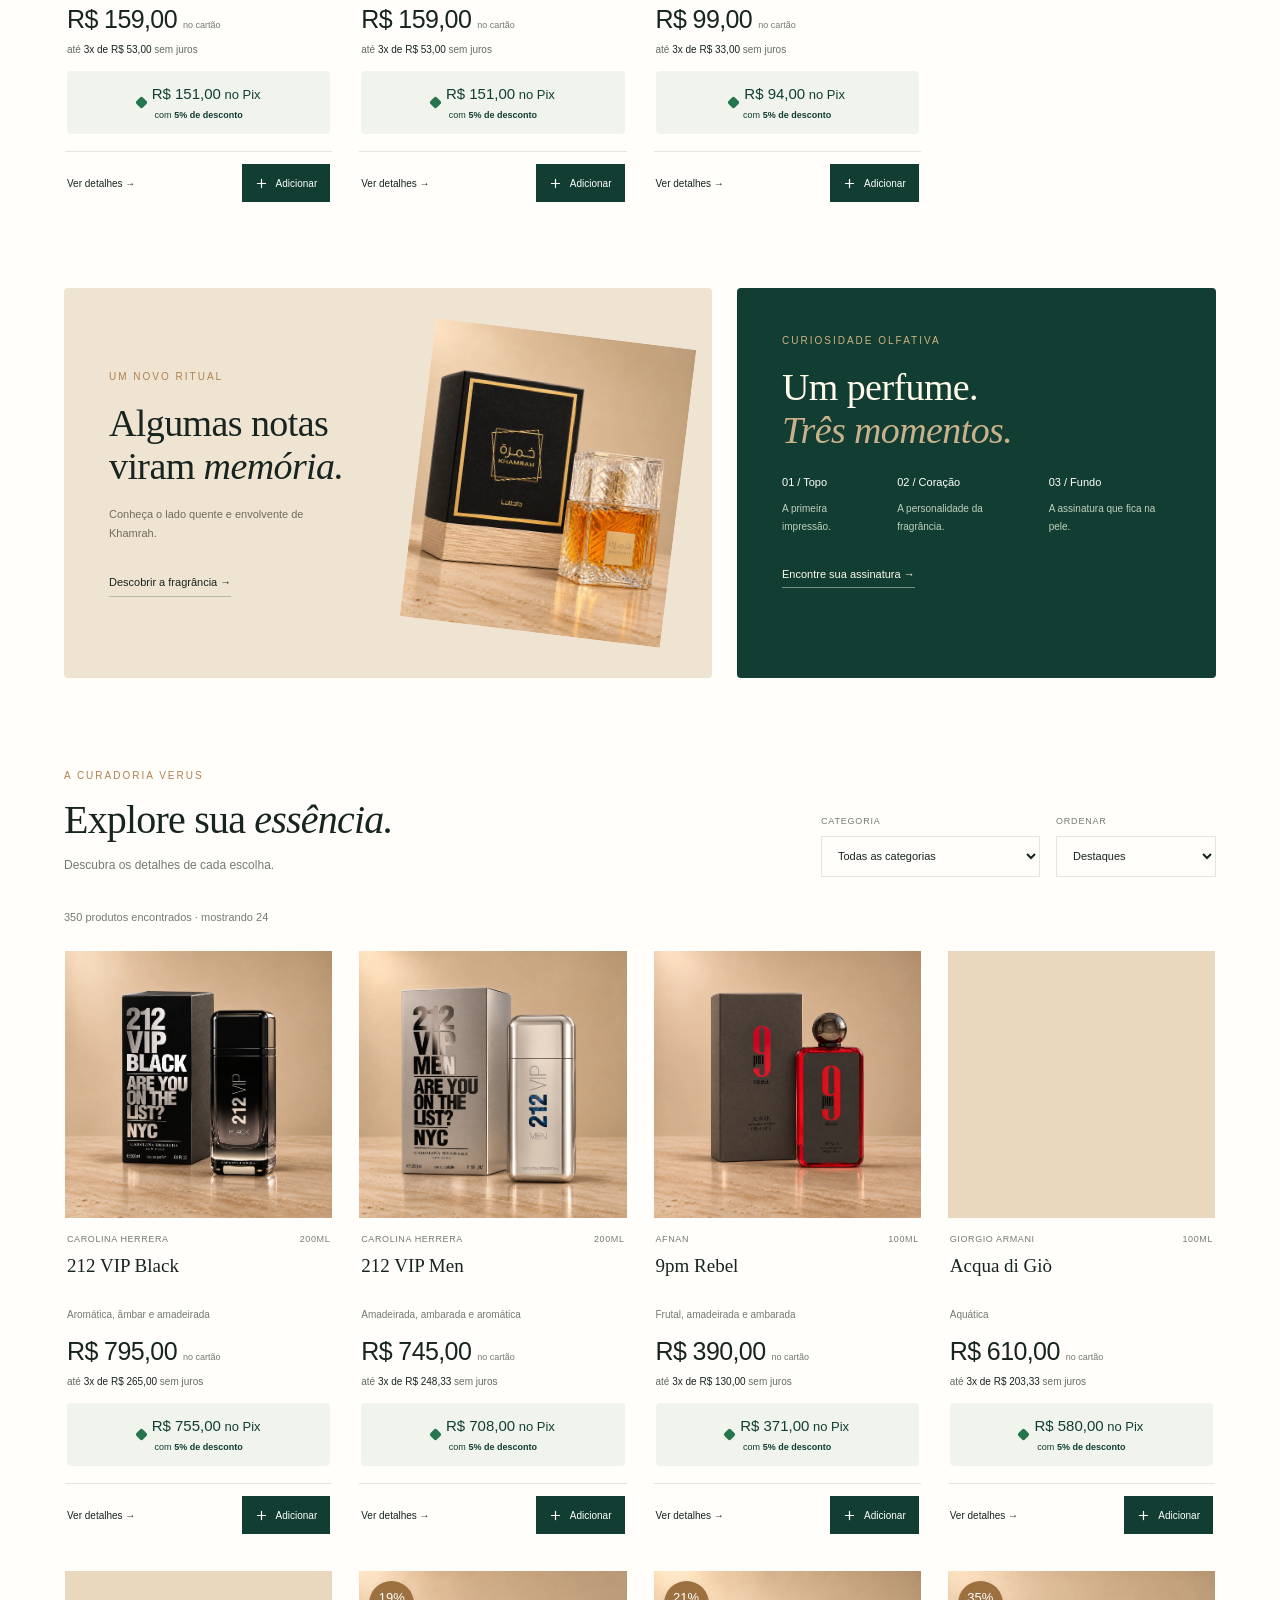
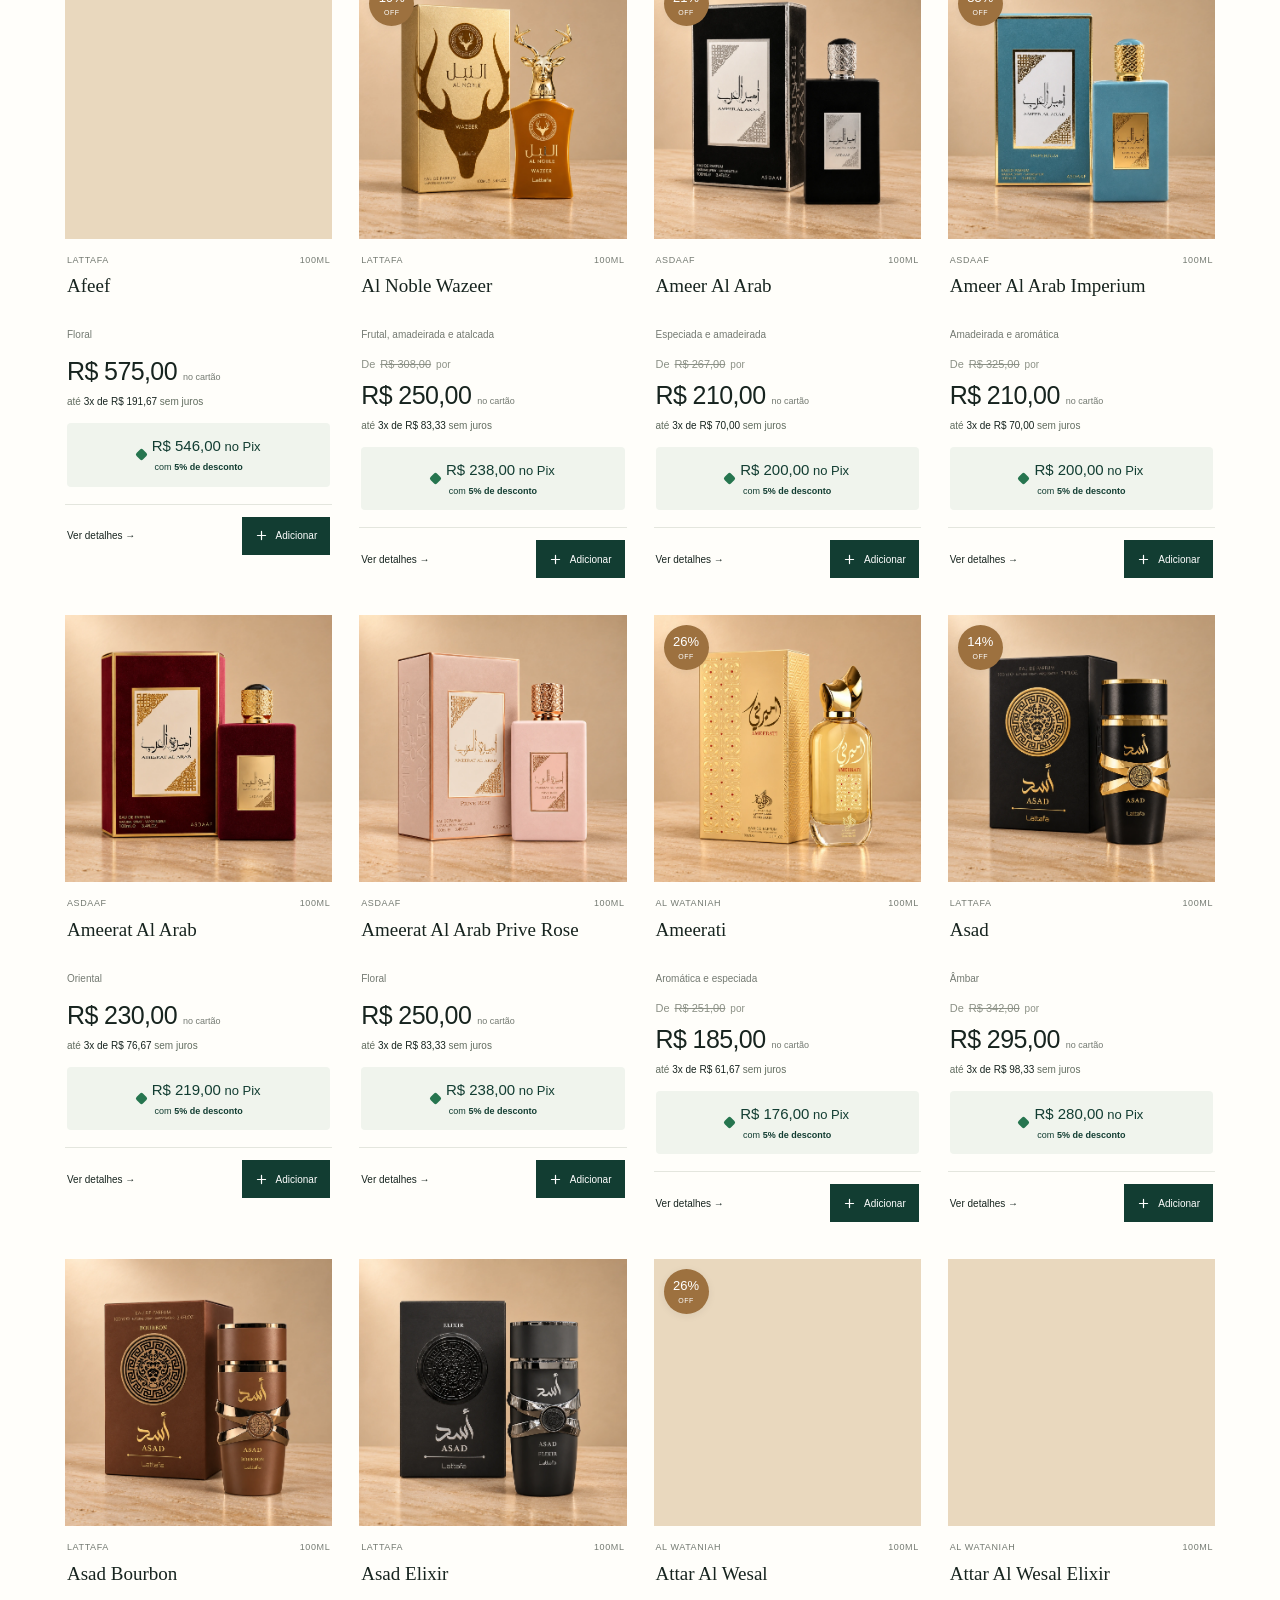
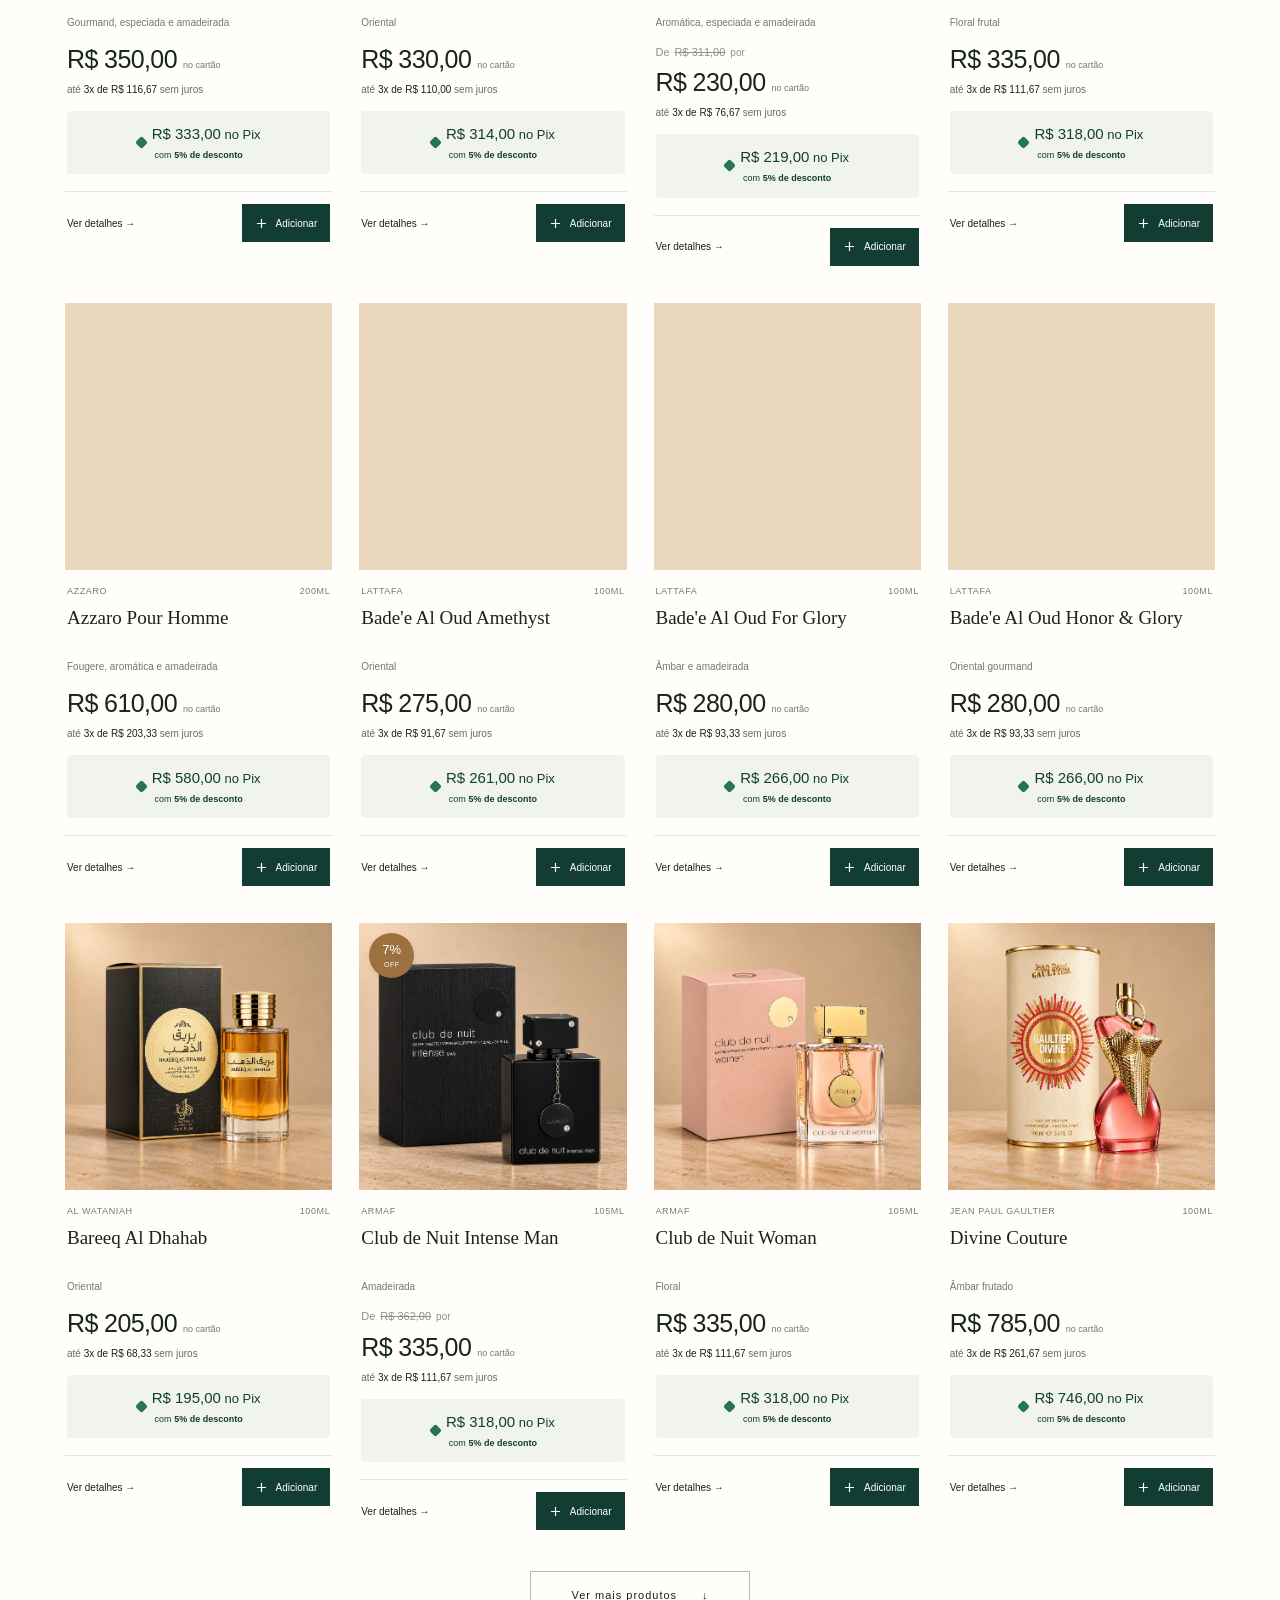
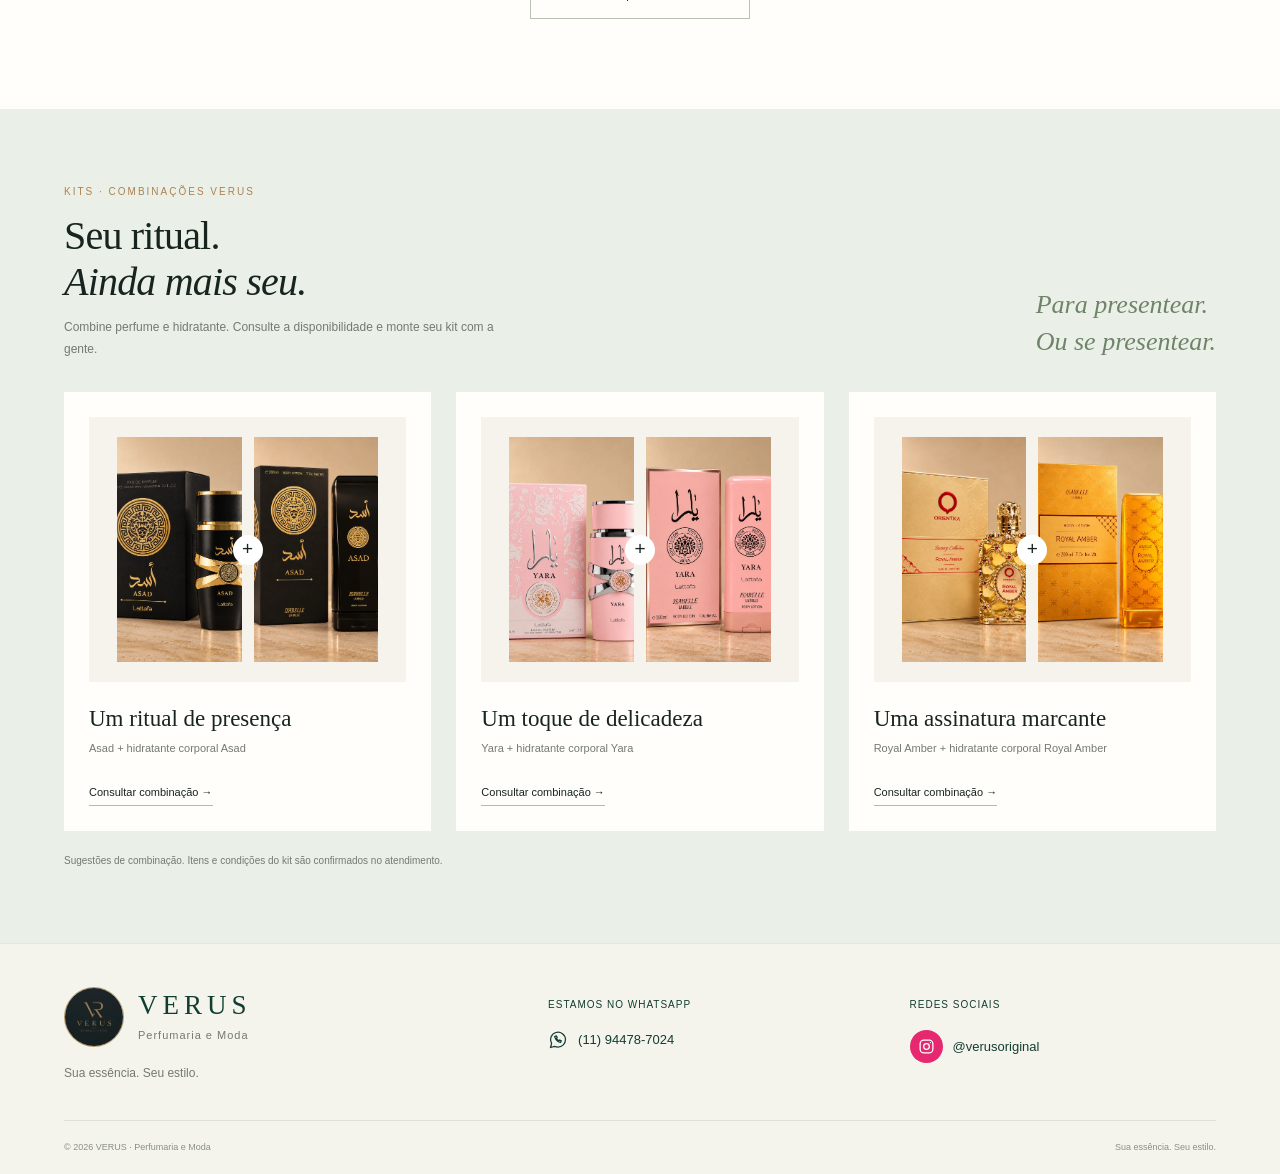
==== commit 0f53f764: "Ajusta Malikat Al Arab e Rose para R$ 159 e Pix R$ 151" ====
--- a/index.html
+++ b/index.html
@@ -8,7 +8,7 @@
   <title>VERUS — Sua essência. Seu estilo.</title>
   <link rel="icon" href="verus-assets/logo.webp" type="image/webp">
   <link rel="stylesheet" href="styles.css?v=moda-fundo-uniforme">
-  <script src="products.js?v=magnata-99" defer></script>
+  <script src="products.js?v=malikat-159" defer></script>
   <script src="store.js?v=moda-fundo-uniforme" defer></script>
 </head>
 <body data-page="home">
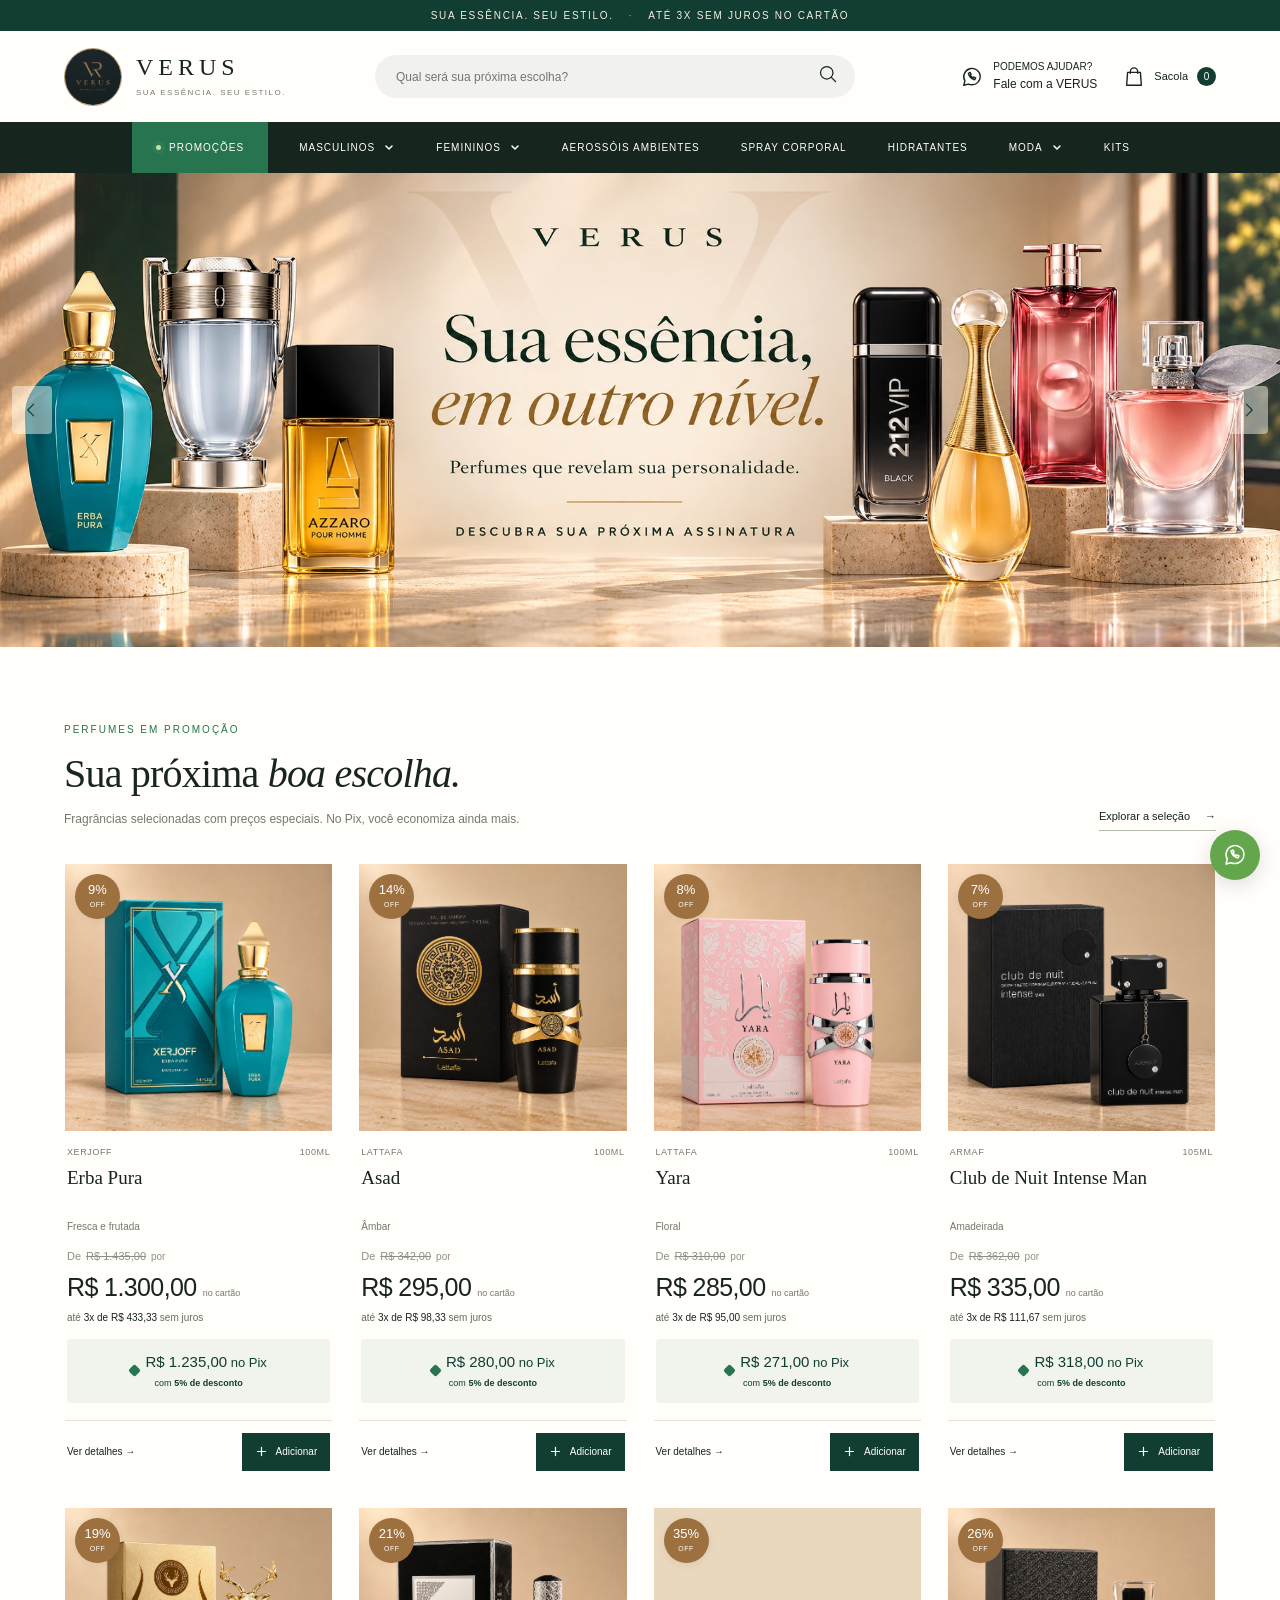
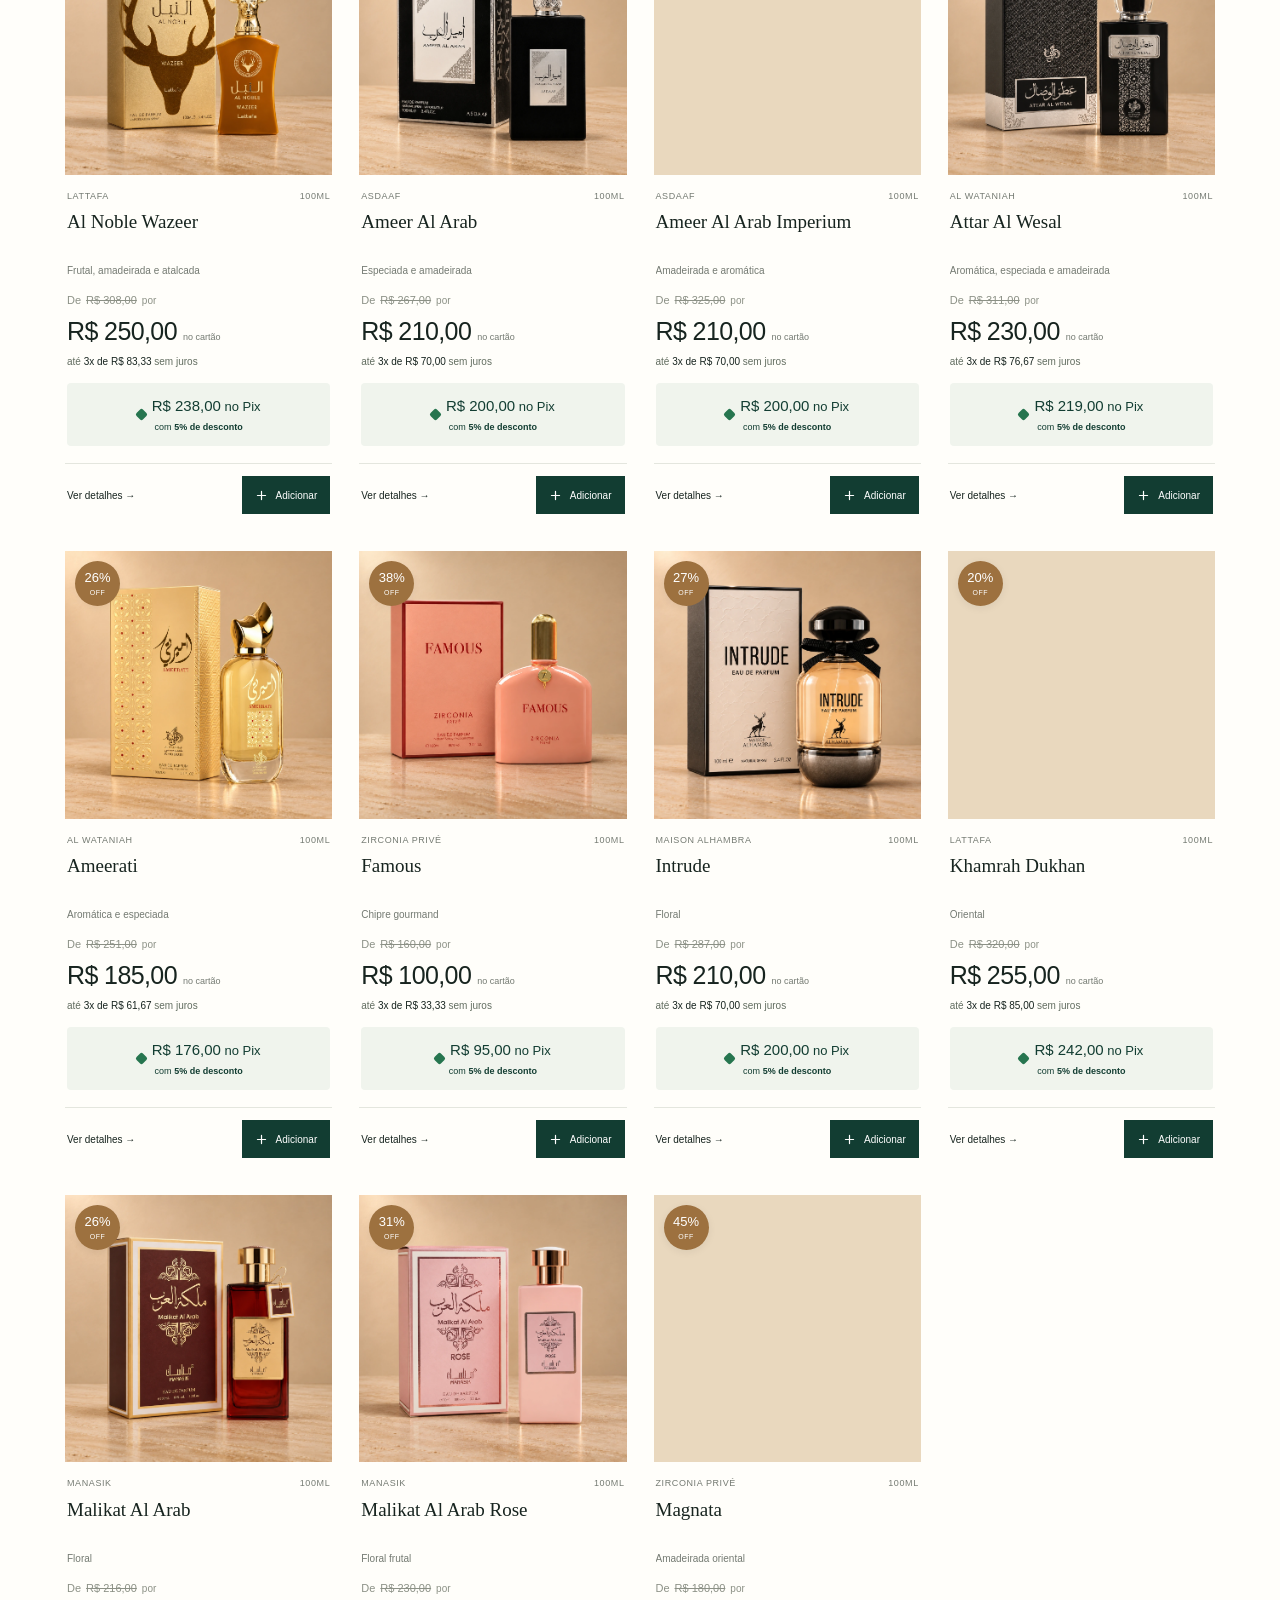
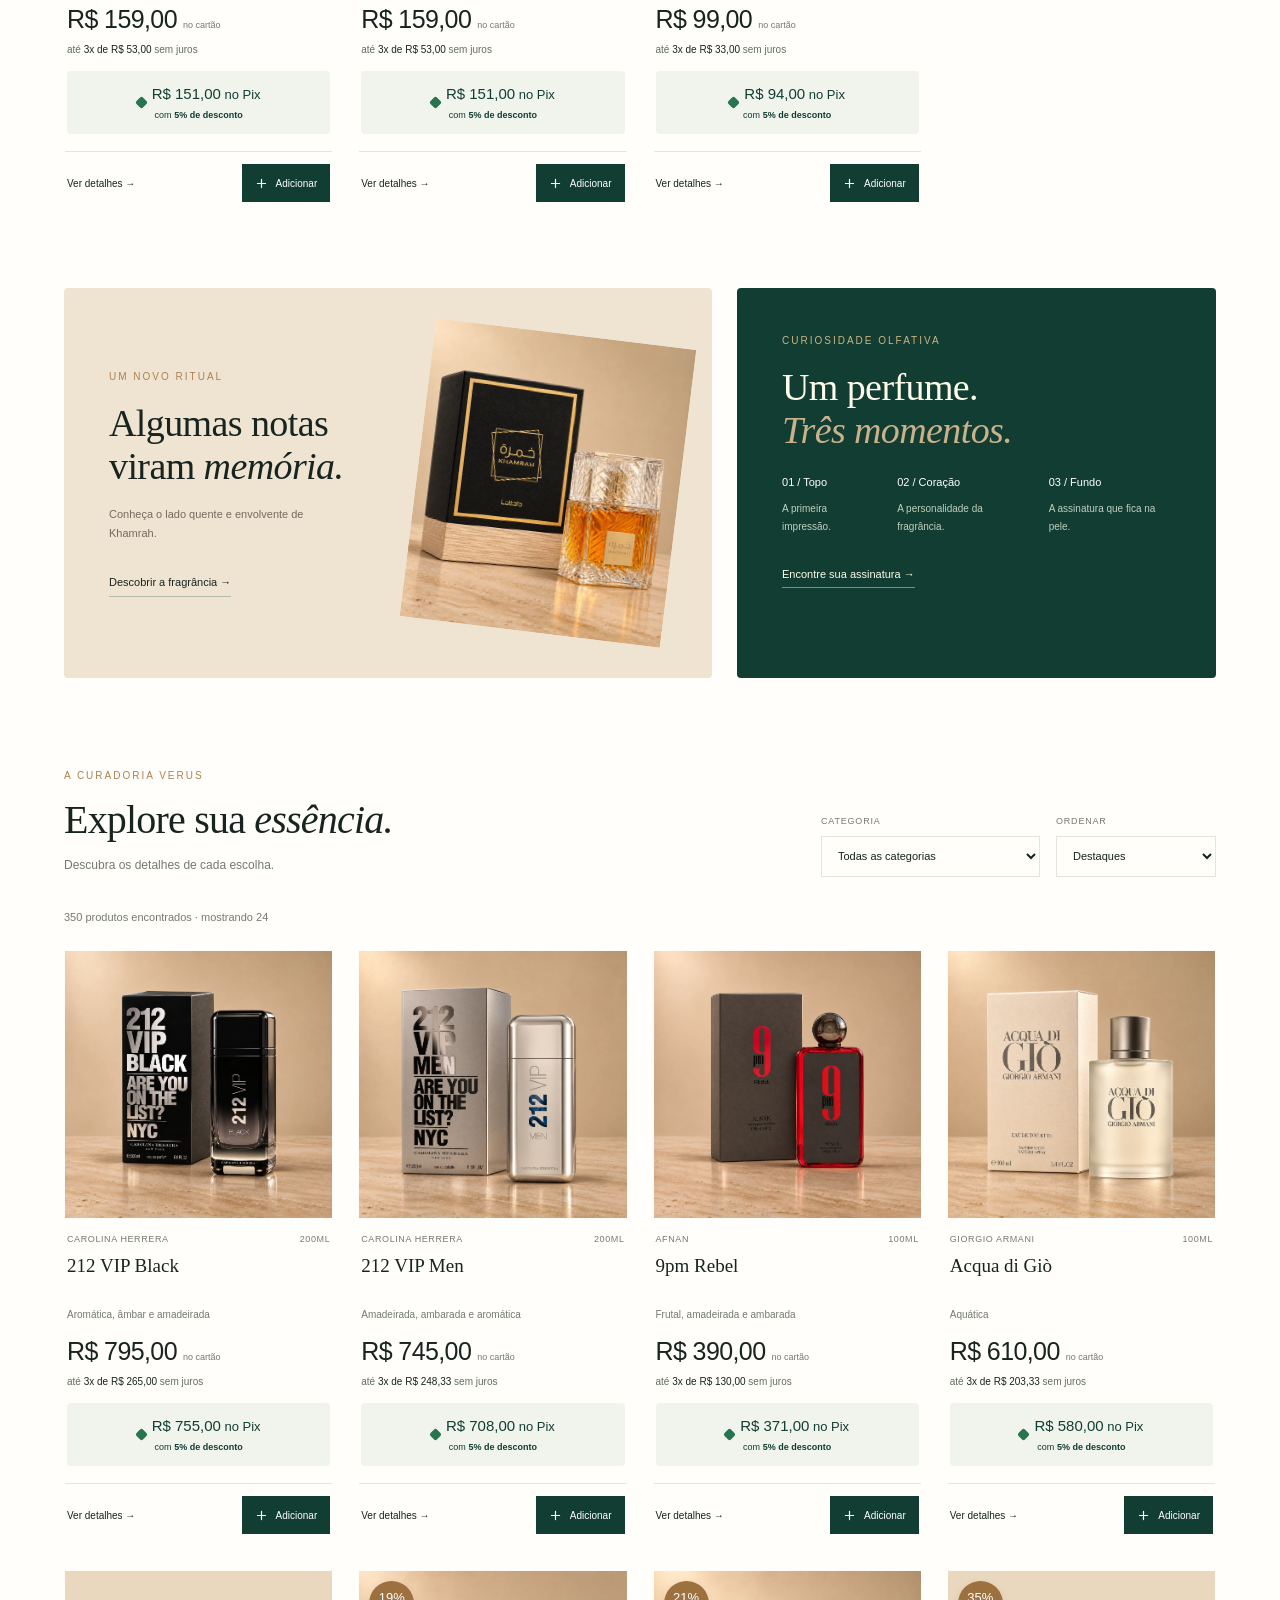
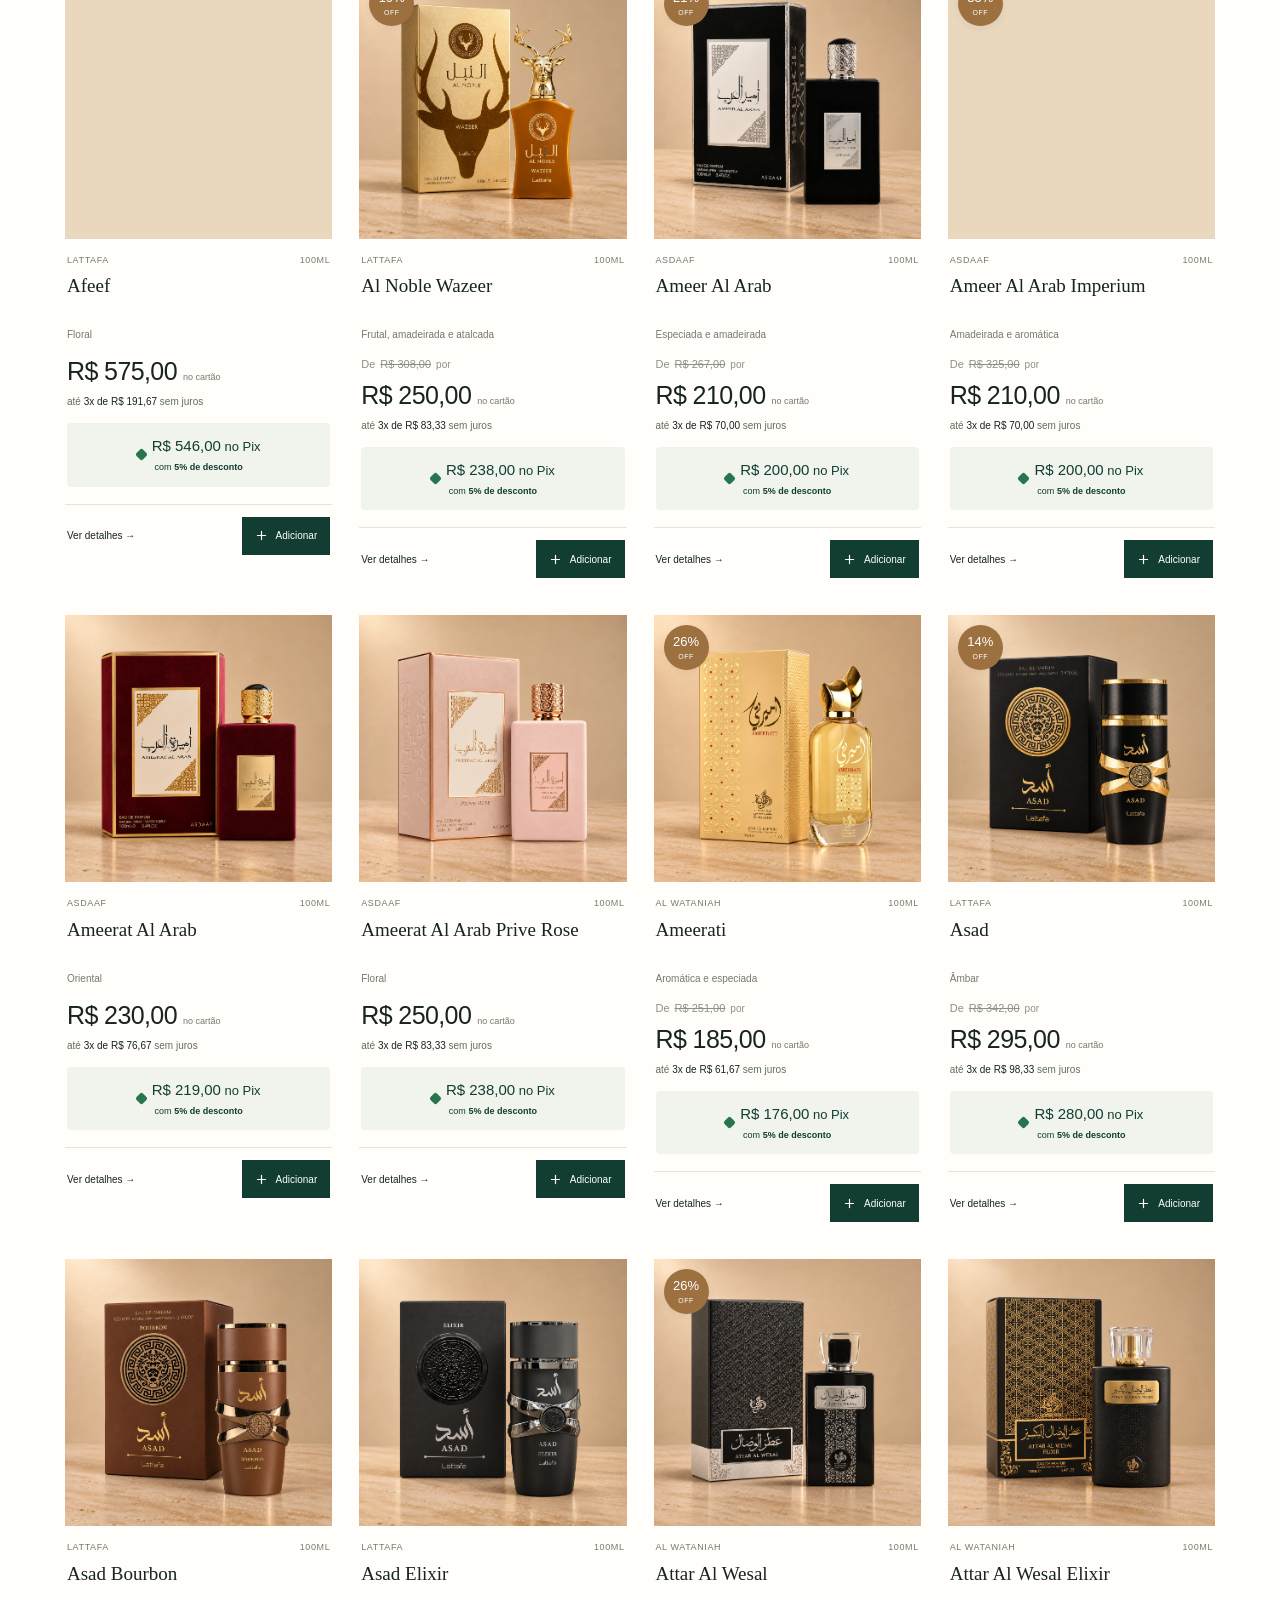
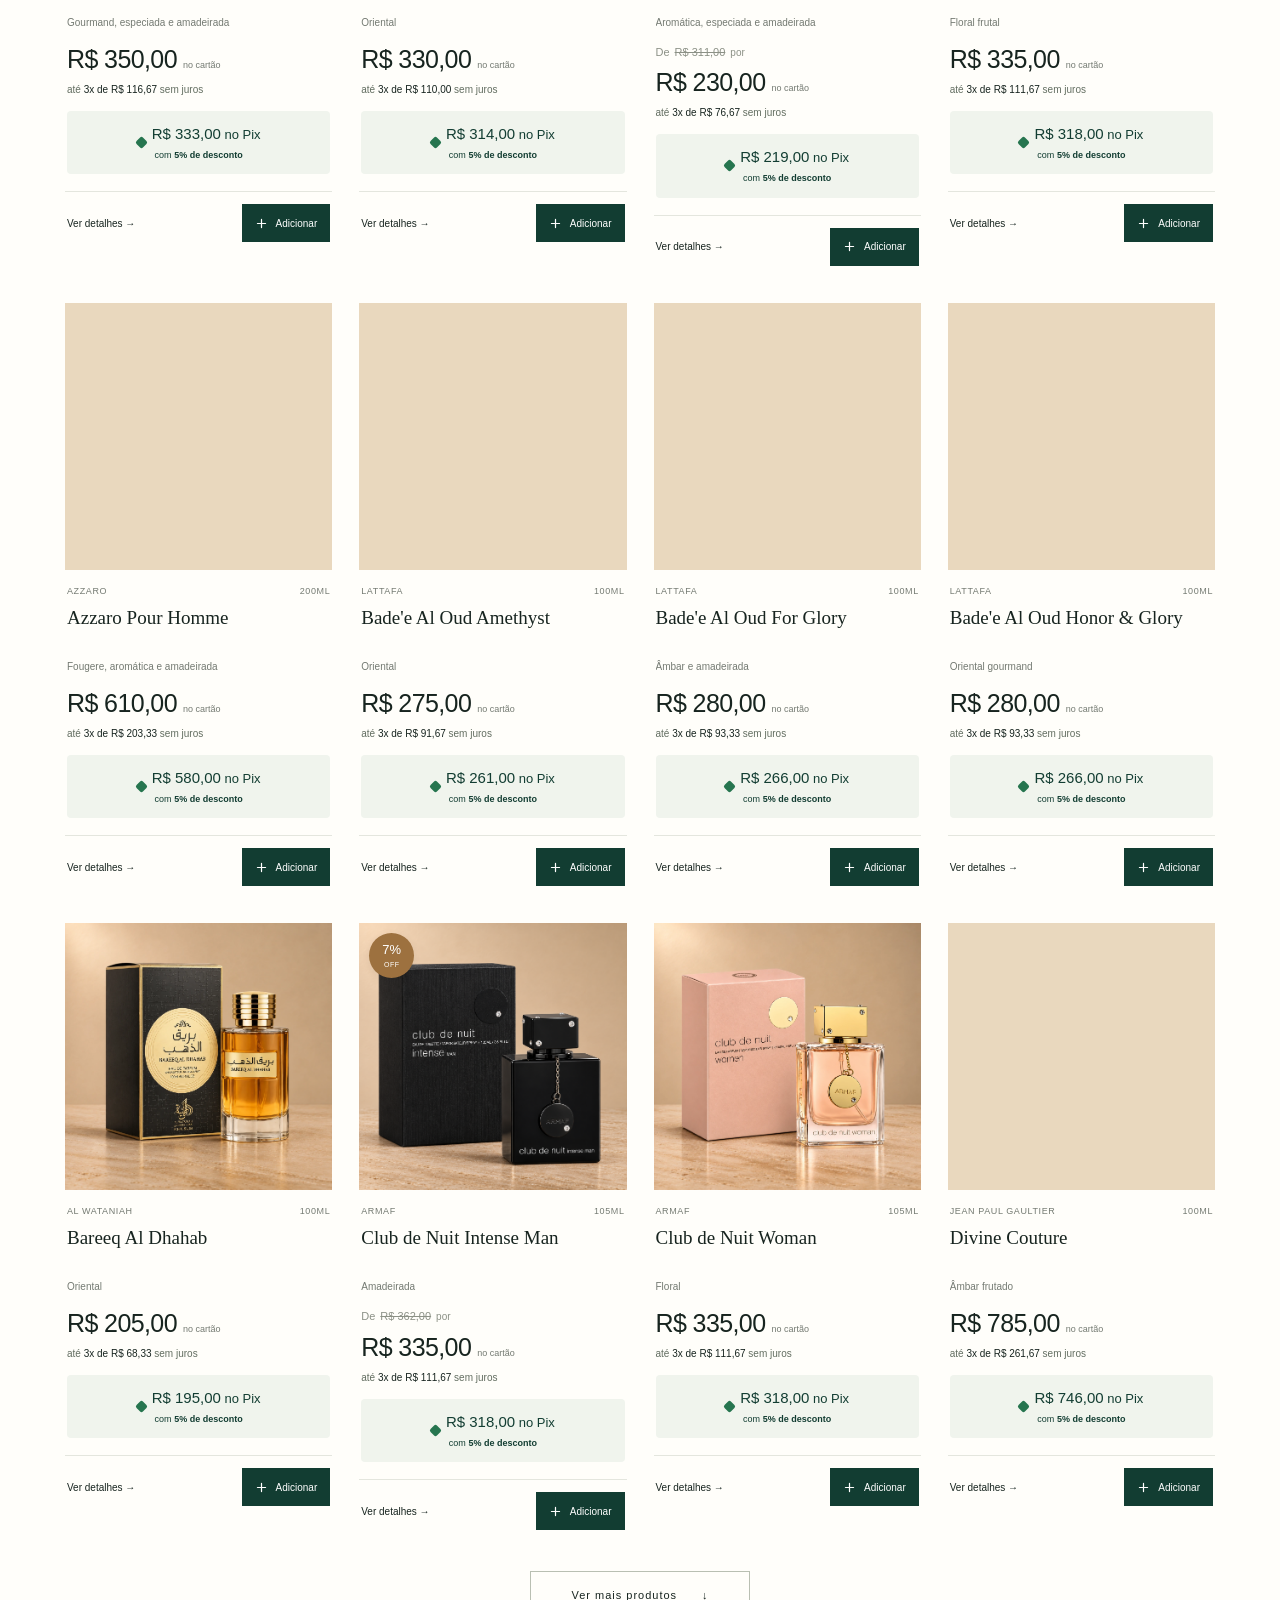
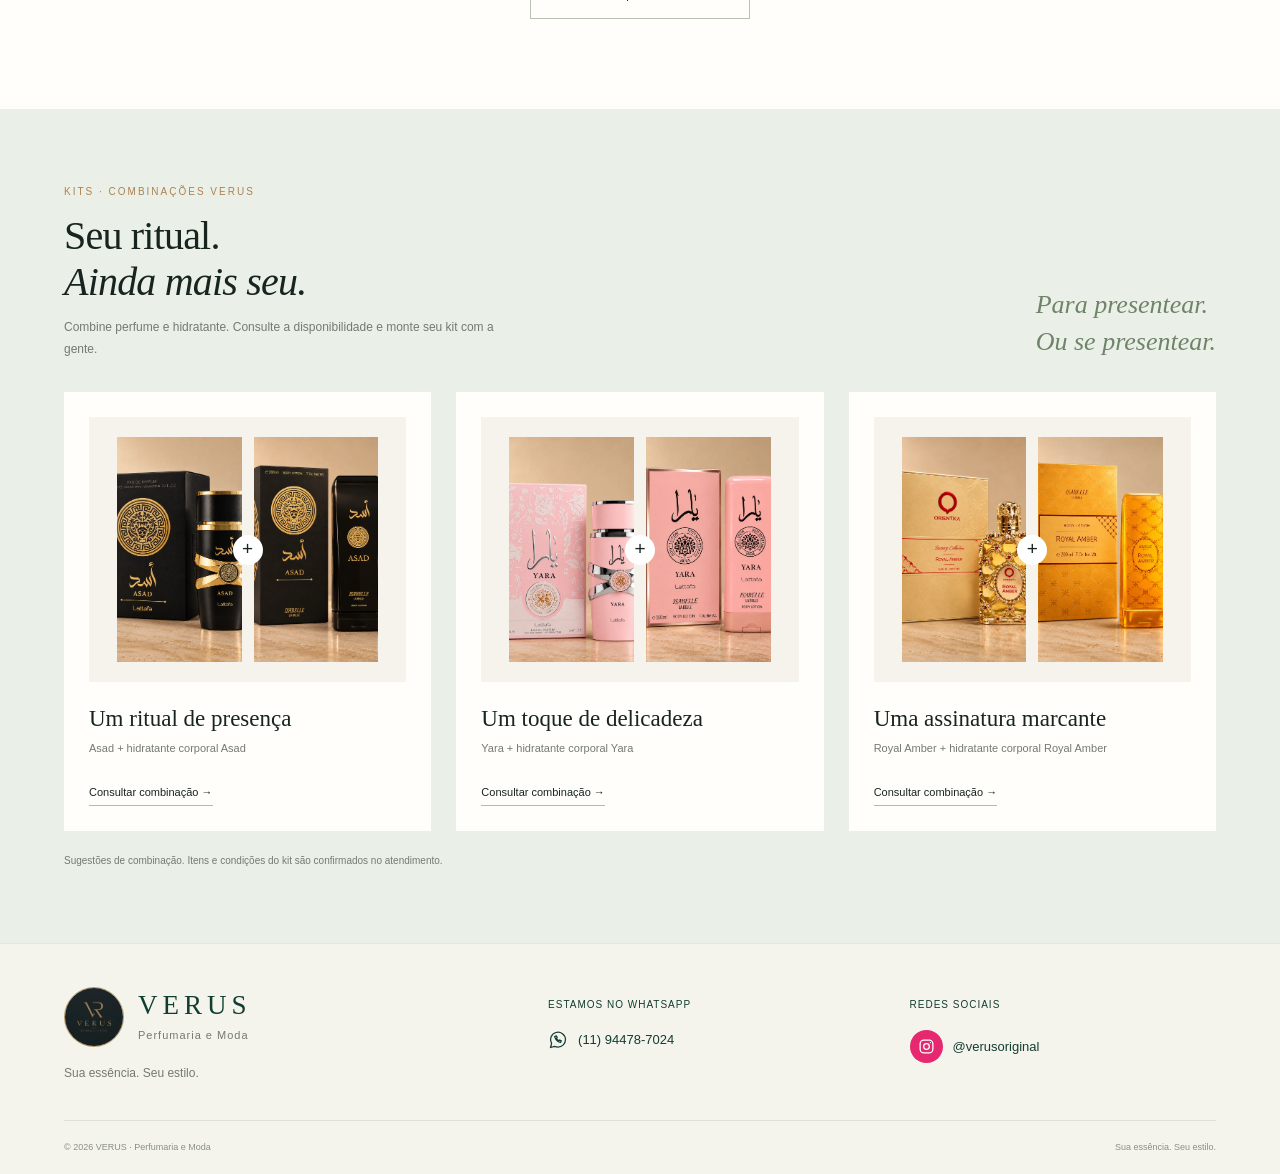
==== commit c67e41a9: "Calcula Pix e parcelamento automaticamente a partir do cartão" ====
--- a/index.html
+++ b/index.html
@@ -8,8 +8,9 @@
   <title>VERUS — Sua essência. Seu estilo.</title>
   <link rel="icon" href="verus-assets/logo.webp" type="image/webp">
   <link rel="stylesheet" href="styles.css?v=moda-fundo-uniforme">
-  <script src="products.js?v=malikat-159" defer></script>
-  <script src="store.js?v=moda-fundo-uniforme" defer></script>
+  <script src="products.js?v=precos-automaticos" defer></script>
+  <script src="pricing.js?v=precos-automaticos" defer></script>
+  <script src="store.js?v=precos-automaticos" defer></script>
 </head>
 <body data-page="home">
   <a class="skip-link" href="#conteudo">Pular para o conteúdo</a>
